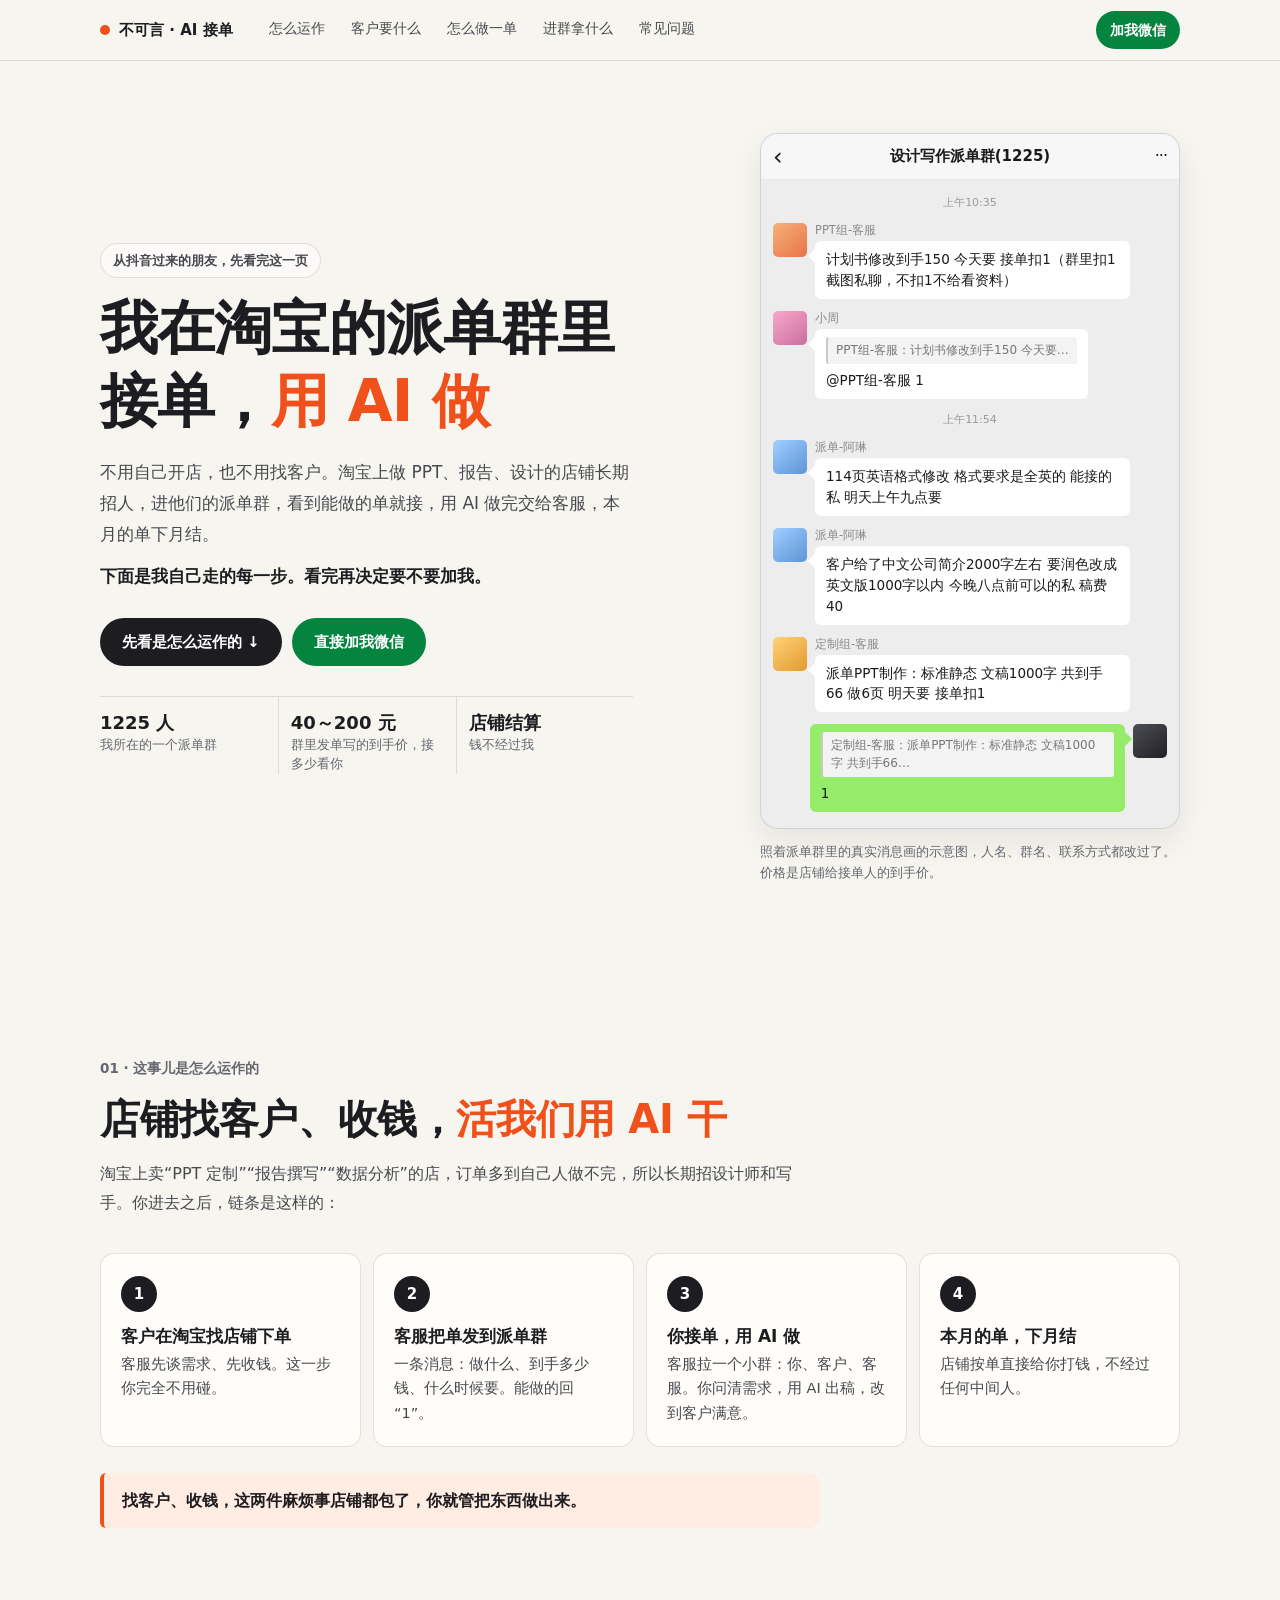
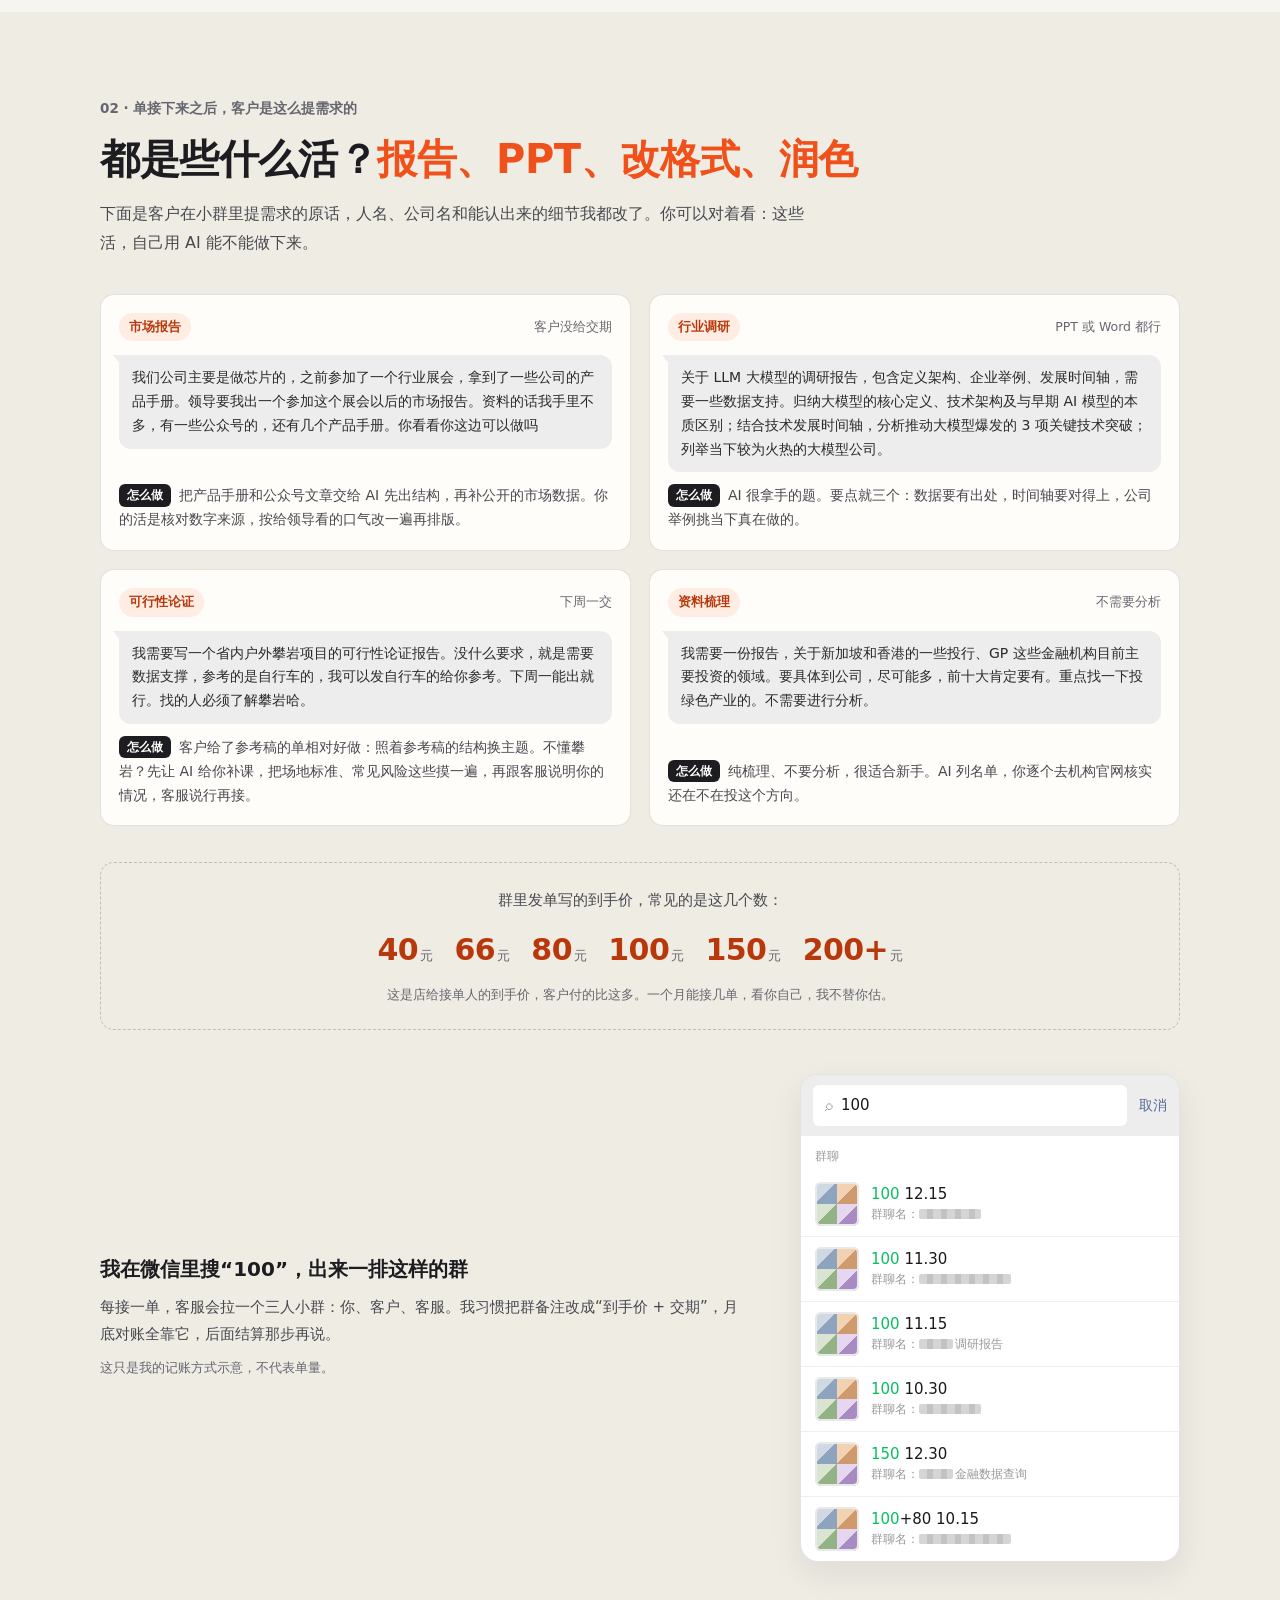
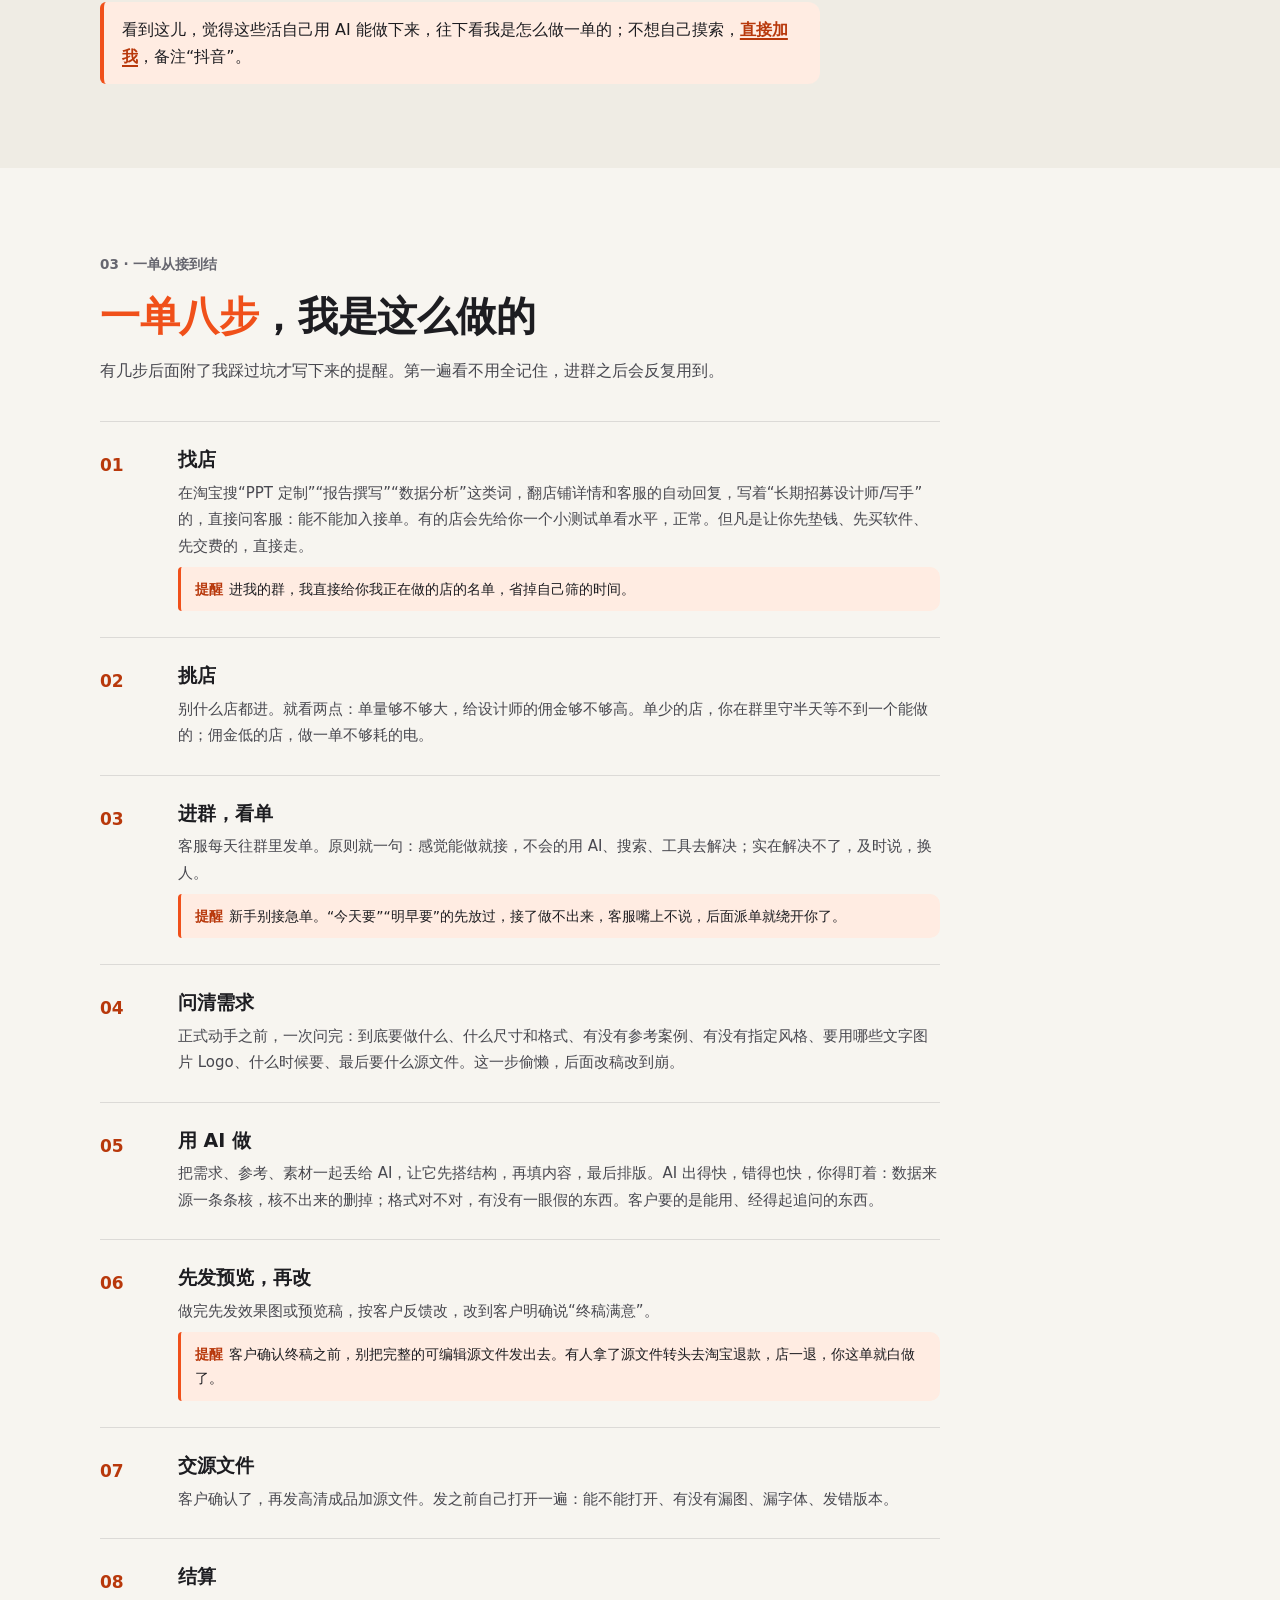
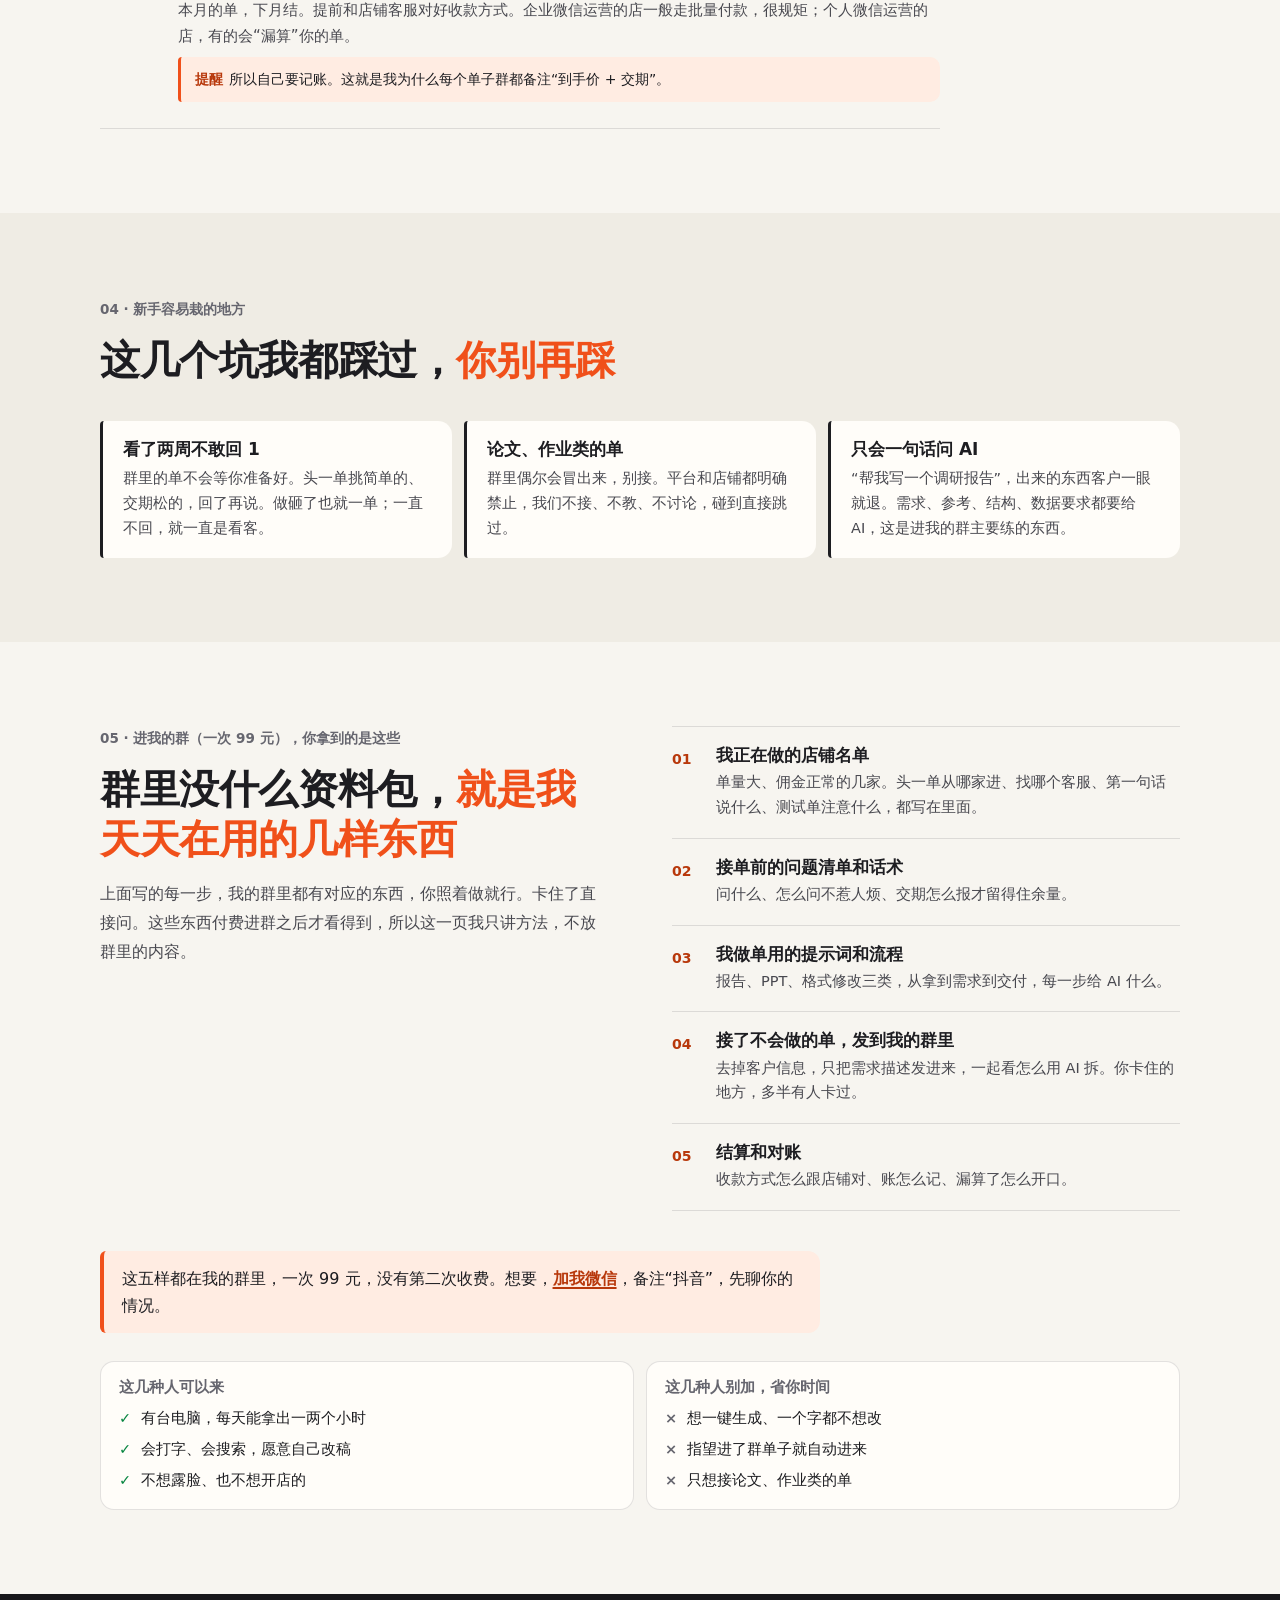
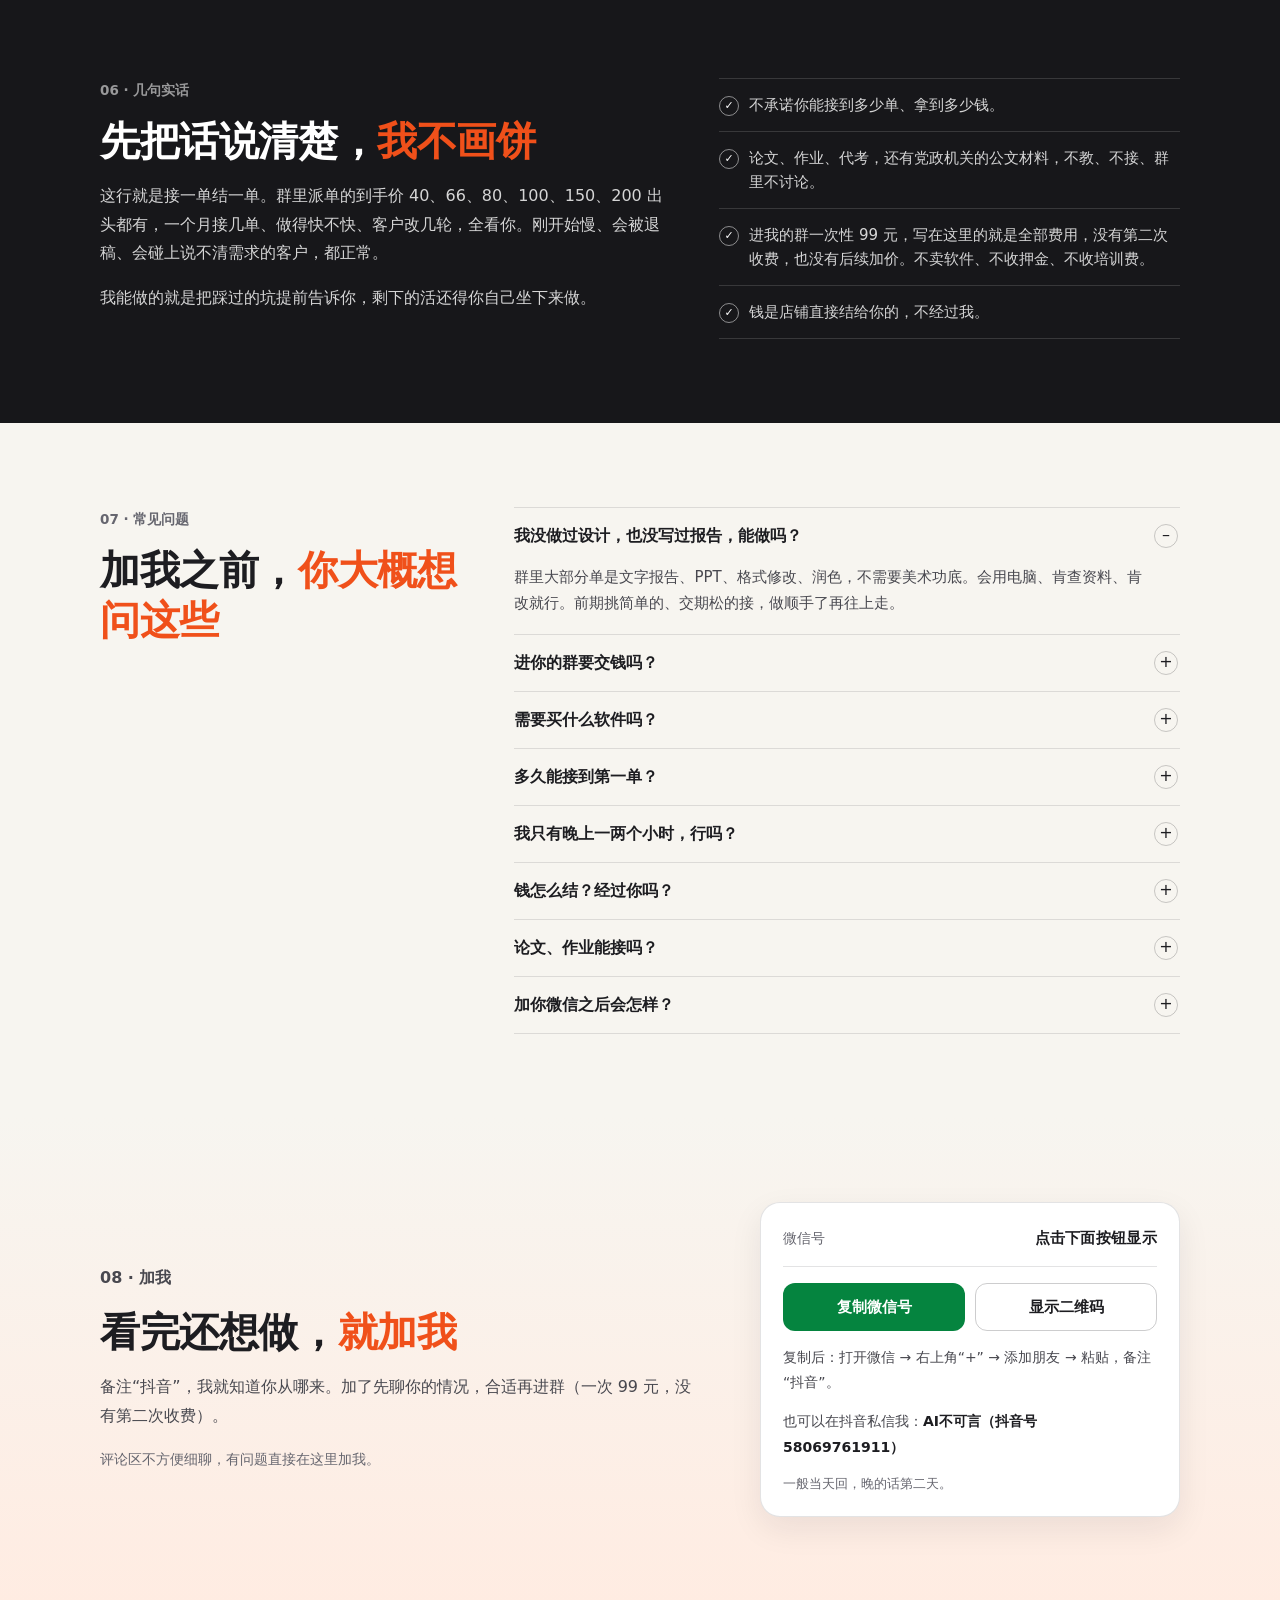
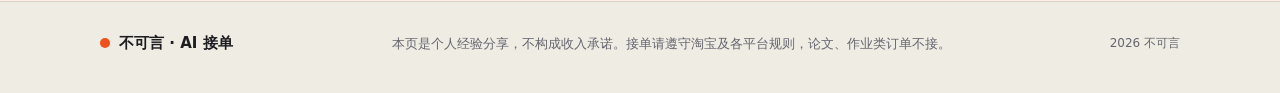
==== index.html @ 4d980979 "不可言 · AI 接单 介绍页 静态单页：找店、进群、做单、结算流程，加微信卡片，SEO/GEO 标签与结构化数据。  Co-Authored-By: Claude Fable 5 <noreply@" ====
<!doctype html>
<html lang="zh-CN">
  <head>
    <meta charset="utf-8" />
    <meta name="viewport" content="width=device-width, initial-scale=1" />
    <meta
      http-equiv="Content-Security-Policy"
      content="default-src 'self'; img-src 'self' data:; style-src 'self'; script-src 'self'; connect-src 'none'; object-src 'none'; base-uri 'self'; form-action 'none'"
    />
    <meta name="referrer" content="no-referrer" />
    <meta name="format-detection" content="telephone=no" />
    <meta name="theme-color" content="#f7f5f0" />
    <title>用 AI 在淘宝派单群接单怎么做？找店、进群、做单、结算八步｜不可言</title>
    <meta
      name="description"
      content="淘宝上做 PPT、报告的店铺长期招人，进他们的派单群，看到能做的单就接，用 AI 做完交给客服，本月单下月结。不可言把找店、进群、挑单、做单、结算的每一步和踩过的坑讲清楚，附派单群里真实的到手价。"
    />
    <meta name="keywords" content="AI 接单, 淘宝派单群, PPT 接单, 写报告接单, 用 AI 做单, 接单流程, 不可言" />
    <meta name="author" content="不可言" />
    <meta name="robots" content="index, follow, max-image-preview:large" />
    <link rel="canonical" href="https://hoanacantincus-cmd.github.io/ai-jiedan/" />
    <link rel="icon" href="favicon.svg" type="image/svg+xml" />
    <link rel="apple-touch-icon" href="assets/apple-touch-icon.png" />

    <meta property="og:type" content="website" />
    <meta property="og:site_name" content="不可言 · AI 接单" />
    <meta property="og:locale" content="zh_CN" />
    <meta property="og:url" content="https://hoanacantincus-cmd.github.io/ai-jiedan/" />
    <meta property="og:title" content="我在淘宝的派单群里接单，用 AI 做｜不可言" />
    <meta
      property="og:description"
      content="不用开店、不用找客户。进淘宝店铺的派单群，看到能做的单就接，用 AI 做完交给客服，本月单下月结。找店、进群、做单、结算，一单八步讲清楚。"
    />
    <meta property="og:image" content="https://hoanacantincus-cmd.github.io/ai-jiedan/assets/og-image.png" />
    <meta property="og:image:width" content="1200" />
    <meta property="og:image:height" content="630" />
    <meta property="og:image:alt" content="我在淘宝的派单群里接单，用 AI 做" />
    <meta name="twitter:card" content="summary_large_image" />
    <meta name="twitter:title" content="我在淘宝的派单群里接单，用 AI 做｜不可言" />
    <meta name="twitter:description" content="进淘宝店铺的派单群，看到能做的单就接，用 AI 做完交给客服，本月单下月结。一单八步讲清楚。" />
    <meta name="twitter:image" content="https://hoanacantincus-cmd.github.io/ai-jiedan/assets/og-image.png" />

    <link rel="stylesheet" href="styles.css" />

    <script type="application/ld+json">
      {
        "@context": "https://schema.org",
        "@graph": [
          {
            "@type": "WebSite",
            "@id": "https://hoanacantincus-cmd.github.io/ai-jiedan/#website",
            "url": "https://hoanacantincus-cmd.github.io/ai-jiedan/",
            "name": "不可言 · AI 接单",
            "inLanguage": "zh-CN",
            "publisher": { "@id": "https://hoanacantincus-cmd.github.io/ai-jiedan/#person" }
          },
          {
            "@type": "Person",
            "@id": "https://hoanacantincus-cmd.github.io/ai-jiedan/#person",
            "name": "不可言",
            "description": "在淘宝店铺的派单群里接 PPT、报告、格式修改类订单，用 AI 完成；分享找店、进群、做单、结算的完整流程。",
            "knowsAbout": ["淘宝派单群接单", "用 AI 写报告和做 PPT", "兼职接单流程", "接单结算与对账"]
          },
          {
            "@type": "WebPage",
            "@id": "https://hoanacantincus-cmd.github.io/ai-jiedan/#webpage",
            "url": "https://hoanacantincus-cmd.github.io/ai-jiedan/",
            "name": "用 AI 在淘宝派单群接单怎么做？找店、进群、做单、结算八步｜不可言",
            "description": "淘宝上做 PPT、报告的店铺长期招人，进他们的派单群，看到能做的单就接，用 AI 做完交给客服，本月单下月结。找店、进群、挑单、做单、结算的每一步和踩过的坑。",
            "inLanguage": "zh-CN",
            "isPartOf": { "@id": "https://hoanacantincus-cmd.github.io/ai-jiedan/#website" },
            "about": { "@id": "https://hoanacantincus-cmd.github.io/ai-jiedan/#person" },
            "author": { "@id": "https://hoanacantincus-cmd.github.io/ai-jiedan/#person" },
            "primaryImageOfPage": "https://hoanacantincus-cmd.github.io/ai-jiedan/assets/og-image.png",
            "datePublished": "2026-09-05",
            "dateModified": "2026-09-05"
          },
          {
            "@type": "HowTo",
            "@id": "https://hoanacantincus-cmd.github.io/ai-jiedan/#howto",
            "name": "在淘宝派单群用 AI 接一单的八个步骤",
            "description": "从找到招接单人的淘宝店铺，到进派单群、接单、用 AI 完成、交付和结算的完整流程。",
            "inLanguage": "zh-CN",
            "step": [
              { "@type": "HowToStep", "position": 1, "name": "找店", "text": "在淘宝搜 PPT 定制、报告撰写、数据分析这类词，找店铺详情或客服自动回复里写着长期招募设计师/写手的店，问客服能不能加入接单。凡是让你先垫钱、先买软件、先交费的，直接走。" },
              { "@type": "HowToStep", "position": 2, "name": "挑店", "text": "只看两点：单量够不够大，给设计师的佣金够不够高。" },
              { "@type": "HowToStep", "position": 3, "name": "进群看单", "text": "客服每天往派单群发单，感觉能做就回 1 接单；新手先不接今天要、明早要的急单。" },
              { "@type": "HowToStep", "position": 4, "name": "问清需求", "text": "动手前一次问完：做什么、尺寸和格式、参考案例、指定风格、要用的文字图片 Logo、交期、最后要什么源文件。" },
              { "@type": "HowToStep", "position": 5, "name": "用 AI 做", "text": "把需求、参考、素材一起给 AI，先搭结构再填内容最后排版；数据来源一条条核实，核不出来的删掉。" },
              { "@type": "HowToStep", "position": 6, "name": "先发预览再改", "text": "先发效果图或预览稿，按客户反馈修改，改到客户确认终稿；确认之前不发完整的可编辑源文件。" },
              { "@type": "HowToStep", "position": 7, "name": "交源文件", "text": "客户确认后再发高清成品和源文件，发之前自己打开检查漏图、漏字体、版本。" },
              { "@type": "HowToStep", "position": 8, "name": "结算", "text": "本月的单下月结，提前和店铺客服对好收款方式，每个订单群备注到手价和交期方便对账。" }
            ]
          },
          {
            "@type": "FAQPage",
            "@id": "https://hoanacantincus-cmd.github.io/ai-jiedan/#faq",
            "inLanguage": "zh-CN",
            "mainEntity": [
              { "@type": "Question", "name": "没做过设计、没写过报告，能在淘宝派单群接单吗？", "acceptedAnswer": { "@type": "Answer", "text": "群里大部分单是文字报告、PPT、格式修改、润色，不需要美术功底。会用电脑、肯查资料、肯改就行。前期挑简单的、交期松的接。" } },
              { "@type": "Question", "name": "进不可言的群要交钱吗？", "acceptedAnswer": { "@type": "Answer", "text": "要，一次性 99 元，没有第二次收费。加微信、先聊不要钱。除此之外不卖软件、不收押金、不收培训费。" } },
              { "@type": "Question", "name": "用 AI 接单需要买什么软件吗？", "acceptedAnswer": { "@type": "Answer", "text": "免费版的 AI 就够用，再装个 WPS 或 Office。" } },
              { "@type": "Question", "name": "多久能接到第一单？", "acceptedAnswer": { "@type": "Answer", "text": "店铺通过得快的话，当天就能进派单群看单。第一单什么时候来，看群里有没有合适的、你敢不敢回那个 1，时间说不准。" } },
              { "@type": "Question", "name": "每天只有晚上一两个小时，能接单吗？", "acceptedAnswer": { "@type": "Answer", "text": "行，挑单只看交期：今天要、明早要的放过，接周五要、下周一交这种。" } },
              { "@type": "Question", "name": "接单的钱怎么结？经过不可言吗？", "acceptedAnswer": { "@type": "Answer", "text": "不经过。店铺直接结给接单人，本月的单下月结。" } },
              { "@type": "Question", "name": "论文、作业类的单能接吗？", "acceptedAnswer": { "@type": "Answer", "text": "不能。淘宝和店铺都明确禁止，群里也不讨论。正经的报告、PPT、格式修改类的单也有的做。" } },
              { "@type": "Question", "name": "加不可言微信之后会怎样？", "acceptedAnswer": { "@type": "Answer", "text": "先了解你的情况：一天有多少时间、会点什么、想做哪类单。合适的话告诉你进群方式，99 元是全部费用，付了当天进群。" } }
            ]
          }
        ]
      }
    </script>
  </head>
  <body>
    <img class="share-thumb" src="assets/share-300.png" alt="" aria-hidden="true" width="300" height="300" />
    <a class="skip-link" href="#main">跳到正文</a>

    <header class="top" id="top">
      <div class="wrap top-row">
        <a class="brand" href="#top">
          <span class="brand-dot" aria-hidden="true"></span>
          <span>不可言 · AI 接单</span>
        </a>

        <nav class="nav" id="nav" aria-label="页面导航">
          <a href="#how">怎么运作</a>
          <a href="#orders">客户要什么</a>
          <a href="#steps">怎么做一单</a>
          <a href="#join">进群拿什么</a>
          <a href="#faq">常见问题</a>
        </nav>

        <a class="btn btn--wx btn--sm top-cta" href="#contact">加我微信</a>

        <button class="menu" type="button" aria-expanded="false" aria-controls="nav" aria-label="打开菜单">
          <span></span><span></span>
        </button>
      </div>
    </header>

    <main id="main">
      <!-- 首屏 -->
      <section class="hero" id="hero">
        <div class="wrap hero-grid">
          <div class="hero-text">
            <p class="kicker">从抖音过来的朋友，先看完这一页</p>
            <h1>我在淘宝的派单群里接单，<em>用 AI 做</em></h1>
            <p class="lede">
              不用自己开店，也不用找客户。淘宝上做 PPT、报告、设计的店铺长期招人，进他们的派单群，看到能做的单就接，用 AI 做完交给客服，本月的单下月结。
            </p>
            <p class="lede lede--2">下面是我自己走的每一步。看完再决定要不要加我。</p>
            <div class="hero-actions">
              <a class="btn btn--dark" href="#how">先看是怎么运作的 ↓</a>
              <a class="btn btn--wx" href="#contact">直接加我微信</a>
            </div>
            <ul class="facts" aria-label="几个事实">
              <li><strong>1225 人</strong><span>我所在的一个派单群</span></li>
              <li><strong>40～200 元</strong><span>群里发单写的到手价，接多少看你</span></li>
              <li><strong>店铺结算</strong><span>钱不经过我</span></li>
            </ul>
          </div>

          <figure class="hero-visual">
            <div class="wx" role="img" aria-label="派单群消息示意：客服在群里发单，写明做什么、到手多少钱、什么时候要，能做的人回 1">
              <div class="wx-bar">
                <span class="wx-back" aria-hidden="true">‹</span>
                <span class="wx-title">设计写作派单群(1225)</span>
                <span class="wx-more" aria-hidden="true">···</span>
              </div>
              <div class="wx-body">
                <div class="wx-time">上午10:35</div>
                <div class="wx-msg">
                  <span class="wx-avatar wx-avatar--a"></span>
                  <div class="wx-msg-main">
                    <span class="wx-name">PPT组-客服</span>
                    <div class="wx-bubble">计划书修改到手150 今天要 接单扣1（群里扣1截图私聊，不扣1不给看资料）</div>
                  </div>
                </div>
                <div class="wx-msg">
                  <span class="wx-avatar wx-avatar--b"></span>
                  <div class="wx-msg-main">
                    <span class="wx-name">小周</span>
                    <div class="wx-bubble"><span class="wx-quote">PPT组-客服：计划书修改到手150 今天要…</span>@PPT组-客服 1</div>
                  </div>
                </div>
                <div class="wx-time">上午11:54</div>
                <div class="wx-msg">
                  <span class="wx-avatar wx-avatar--d"></span>
                  <div class="wx-msg-main">
                    <span class="wx-name">派单-阿琳</span>
                    <div class="wx-bubble">114页英语格式修改 格式要求是全英的 能接的私 明天上午九点要</div>
                  </div>
                </div>
                <div class="wx-msg">
                  <span class="wx-avatar wx-avatar--d"></span>
                  <div class="wx-msg-main">
                    <span class="wx-name">派单-阿琳</span>
                    <div class="wx-bubble">客户给了中文公司简介2000字左右 要润色改成英文版1000字以内 今晚八点前可以的私 稿费40</div>
                  </div>
                </div>
                <div class="wx-msg">
                  <span class="wx-avatar wx-avatar--c"></span>
                  <div class="wx-msg-main">
                    <span class="wx-name">定制组-客服</span>
                    <div class="wx-bubble">派单PPT制作：标准静态 文稿1000字 共到手66 做6页 明天要 接单扣1</div>
                  </div>
                </div>
                <div class="wx-msg wx-msg--me">
                  <div class="wx-msg-main">
                    <div class="wx-bubble wx-bubble--me"><span class="wx-quote">定制组-客服：派单PPT制作：标准静态 文稿1000字 共到手66…</span>1</div>
                  </div>
                  <span class="wx-avatar wx-avatar--me"></span>
                </div>
              </div>
            </div>
            <figcaption>照着派单群里的真实消息画的示意图，人名、群名、联系方式都改过了。价格是店铺给接单人的到手价。</figcaption>
          </figure>
        </div>
      </section>

      <!-- 01 怎么运作 -->
      <section class="sec" id="how">
        <div class="wrap">
          <div class="sec-head">
            <p class="kicker">01 · 这事儿是怎么运作的</p>
            <h2>店铺找客户、收钱，<em>活我们用 AI 干</em></h2>
            <p class="sec-intro">
              淘宝上卖“PPT 定制”“报告撰写”“数据分析”的店，订单多到自己人做不完，所以长期招设计师和写手。你进去之后，链条是这样的：
            </p>
          </div>

          <ol class="flow">
            <li>
              <span class="flow-n">1</span>
              <h3>客户在淘宝找店铺下单</h3>
              <p>客服先谈需求、先收钱。这一步你完全不用碰。</p>
            </li>
            <li>
              <span class="flow-n">2</span>
              <h3>客服把单发到派单群</h3>
              <p>一条消息：做什么、到手多少钱、什么时候要。能做的回“1”。</p>
            </li>
            <li>
              <span class="flow-n">3</span>
              <h3>你接单，用 AI 做</h3>
              <p>客服拉一个小群：你、客户、客服。你问清需求，用 AI 出稿，改到客户满意。</p>
            </li>
            <li>
              <span class="flow-n">4</span>
              <h3>本月的单，下月结</h3>
              <p>店铺按单直接给你打钱，不经过任何中间人。</p>
            </li>
          </ol>

          <p class="callout">找客户、收钱，这两件麻烦事店铺都包了，你就管把东西做出来。</p>
        </div>
      </section>

      <!-- 02 客户要什么 -->
      <section class="sec sec--alt" id="orders">
        <div class="wrap">
          <div class="sec-head">
            <p class="kicker">02 · 单接下来之后，客户是这么提需求的</p>
            <h2>都是些什么活？<em>报告、PPT、改格式、润色</em></h2>
            <p class="sec-intro">
              下面是客户在小群里提需求的原话，人名、公司名和能认出来的细节我都改了。你可以对着看：这些活，自己用 AI 能不能做下来。
            </p>
          </div>

          <div class="orders">
            <article class="order">
              <div class="order-top"><span class="tag">市场报告</span><span class="order-when">客户没给交期</span></div>
              <blockquote class="order-quote">
                我们公司主要是做芯片的，之前参加了一个行业展会，拿到了一些公司的产品手册。领导要我出一个参加这个展会以后的市场报告。资料的话我手里不多，有一些公众号的，还有几个产品手册。你看看你这边可以做吗
              </blockquote>
              <p class="order-how"><b>怎么做</b>把产品手册和公众号文章交给 AI 先出结构，再补公开的市场数据。你的活是核对数字来源，按给领导看的口气改一遍再排版。</p>
            </article>

            <article class="order">
              <div class="order-top"><span class="tag">行业调研</span><span class="order-when">PPT 或 Word 都行</span></div>
              <blockquote class="order-quote">
                关于 LLM 大模型的调研报告，包含定义架构、企业举例、发展时间轴，需要一些数据支持。归纳大模型的核心定义、技术架构及与早期 AI 模型的本质区别；结合技术发展时间轴，分析推动大模型爆发的 3 项关键技术突破；列举当下较为火热的大模型公司。
              </blockquote>
              <p class="order-how"><b>怎么做</b>AI 很拿手的题。要点就三个：数据要有出处，时间轴要对得上，公司举例挑当下真在做的。</p>
            </article>

            <article class="order">
              <div class="order-top"><span class="tag">可行性论证</span><span class="order-when">下周一交</span></div>
              <blockquote class="order-quote">
                我需要写一个省内户外攀岩项目的可行性论证报告。没什么要求，就是需要数据支撑，参考的是自行车的，我可以发自行车的给你参考。下周一能出就行。找的人必须了解攀岩哈。
              </blockquote>
              <p class="order-how"><b>怎么做</b>客户给了参考稿的单相对好做：照着参考稿的结构换主题。不懂攀岩？先让 AI 给你补课，把场地标准、常见风险这些摸一遍，再跟客服说明你的情况，客服说行再接。</p>
            </article>

            <article class="order">
              <div class="order-top"><span class="tag">资料梳理</span><span class="order-when">不需要分析</span></div>
              <blockquote class="order-quote">
                我需要一份报告，关于新加坡和香港的一些投行、GP 这些金融机构目前主要投资的领域。要具体到公司，尽可能多，前十大肯定要有。重点找一下投绿色产业的。不需要进行分析。
              </blockquote>
              <p class="order-how"><b>怎么做</b>纯梳理、不要分析，很适合新手。AI 列名单，你逐个去机构官网核实还在不在投这个方向。</p>
            </article>
          </div>

          <div class="prices">
            <p class="prices-label">群里发单写的到手价，常见的是这几个数：</p>
            <ul class="prices-row" aria-label="常见到手价">
              <li>40</li><li>66</li><li>80</li><li>100</li><li>150</li><li>200+</li>
            </ul>
            <p class="prices-note">这是店给接单人的到手价，客户付的比这多。一个月能接几单，看你自己，我不替你估。</p>
          </div>

          <div class="search-demo">
            <div class="search-demo-text">
              <h3>我在微信里搜“100”，出来一排这样的群</h3>
              <p>每接一单，客服会拉一个三人小群：你、客户、客服。我习惯把群备注改成“到手价 + 交期”，月底对账全靠它，后面结算那步再说。</p>
              <p class="note">这只是我的记账方式示意，不代表单量。</p>
            </div>
            <div class="wxs" role="img" aria-label="微信搜索结果示意：多个以到手价和交期命名的订单群">
              <div class="wxs-bar"><span class="wxs-input">100</span><span class="wxs-cancel">取消</span></div>
              <div class="wxs-label">群聊</div>
              <ul class="wxs-list">
                <li><span class="wxs-avatar"></span><div><b><i>100</i> 12.15</b><small>群聊名：<span class="blur w3"></span></small></div></li>
                <li><span class="wxs-avatar"></span><div><b><i>100</i> 11.30</b><small>群聊名：<span class="blur w4"></span></small></div></li>
                <li><span class="wxs-avatar"></span><div><b><i>100</i> 11.15</b><small>群聊名：<span class="blur w2"></span>调研报告</small></div></li>
                <li><span class="wxs-avatar"></span><div><b><i>100</i> 10.30</b><small>群聊名：<span class="blur w3"></span></small></div></li>
                <li><span class="wxs-avatar"></span><div><b><i>150</i> 12.30</b><small>群聊名：<span class="blur w2"></span>金融数据查询</small></div></li>
                <li><span class="wxs-avatar"></span><div><b><i>100</i>+80 10.15</b><small>群聊名：<span class="blur w4"></span></small></div></li>
              </ul>
            </div>
          </div>

          <p class="callout callout--cta">看到这儿，觉得这些活自己用 AI 能做下来，往下看我是怎么做一单的；不想自己摸索，<a href="#contact">直接加我</a>，备注“抖音”。</p>
        </div>
      </section>

      <!-- 03 一单怎么做 -->
      <section class="sec" id="steps">
        <div class="wrap">
          <div class="sec-head">
            <p class="kicker">03 · 一单从接到结</p>
            <h2><em>一单八步</em>，我是这么做的</h2>
            <p class="sec-intro">有几步后面附了我踩过坑才写下来的提醒。第一遍看不用全记住，进群之后会反复用到。</p>
          </div>

          <ol class="steps">
            <li>
              <div class="step-n">01</div>
              <div class="step-body">
                <h3>找店</h3>
                <p>在淘宝搜“PPT 定制”“报告撰写”“数据分析”这类词，翻店铺详情和客服的自动回复，写着“长期招募设计师/写手”的，直接问客服：能不能加入接单。有的店会先给你一个小测试单看水平，正常。但凡是让你先垫钱、先买软件、先交费的，直接走。</p>
                <p class="step-tip">进我的群，我直接给你我正在做的店的名单，省掉自己筛的时间。</p>
              </div>
            </li>
            <li>
              <div class="step-n">02</div>
              <div class="step-body">
                <h3>挑店</h3>
                <p>别什么店都进。就看两点：单量够不够大，给设计师的佣金够不够高。单少的店，你在群里守半天等不到一个能做的；佣金低的店，做一单不够耗的电。</p>
              </div>
            </li>
            <li>
              <div class="step-n">03</div>
              <div class="step-body">
                <h3>进群，看单</h3>
                <p>客服每天往群里发单。原则就一句：感觉能做就接，不会的用 AI、搜索、工具去解决；实在解决不了，及时说，换人。</p>
                <p class="step-tip">新手别接急单。“今天要”“明早要”的先放过，接了做不出来，客服嘴上不说，后面派单就绕开你了。</p>
              </div>
            </li>
            <li>
              <div class="step-n">04</div>
              <div class="step-body">
                <h3>问清需求</h3>
                <p>正式动手之前，一次问完：到底要做什么、什么尺寸和格式、有没有参考案例、有没有指定风格、要用哪些文字图片 Logo、什么时候要、最后要什么源文件。这一步偷懒，后面改稿改到崩。</p>
              </div>
            </li>
            <li>
              <div class="step-n">05</div>
              <div class="step-body">
                <h3>用 AI 做</h3>
                <p>把需求、参考、素材一起丢给 AI，让它先搭结构，再填内容，最后排版。AI 出得快，错得也快，你得盯着：数据来源一条条核，核不出来的删掉；格式对不对，有没有一眼假的东西。客户要的是能用、经得起追问的东西。</p>
              </div>
            </li>
            <li>
              <div class="step-n">06</div>
              <div class="step-body">
                <h3>先发预览，再改</h3>
                <p>做完先发效果图或预览稿，按客户反馈改，改到客户明确说“终稿满意”。</p>
                <p class="step-tip">客户确认终稿之前，别把完整的可编辑源文件发出去。有人拿了源文件转头去淘宝退款，店一退，你这单就白做了。</p>
              </div>
            </li>
            <li>
              <div class="step-n">07</div>
              <div class="step-body">
                <h3>交源文件</h3>
                <p>客户确认了，再发高清成品加源文件。发之前自己打开一遍：能不能打开、有没有漏图、漏字体、发错版本。</p>
              </div>
            </li>
            <li>
              <div class="step-n">08</div>
              <div class="step-body">
                <h3>结算</h3>
                <p>本月的单，下月结。提前和店铺客服对好收款方式。企业微信运营的店一般走批量付款，很规矩；个人微信运营的店，有的会“漏算”你的单。</p>
                <p class="step-tip">所以自己要记账。这就是我为什么每个单子群都备注“到手价 + 交期”。</p>
              </div>
            </li>
          </ol>
        </div>
      </section>

      <!-- 04 踩过的坑 -->
      <section class="sec sec--alt" id="pitfalls">
        <div class="wrap">
          <div class="sec-head">
            <p class="kicker">04 · 新手容易栽的地方</p>
            <h2>这几个坑我都踩过，<em>你别再踩</em></h2>
          </div>

          <ul class="pits">
            <li>
              <h3>看了两周不敢回 1</h3>
              <p>群里的单不会等你准备好。头一单挑简单的、交期松的，回了再说。做砸了也就一单；一直不回，就一直是看客。</p>
            </li>
            <li>
              <h3>论文、作业类的单</h3>
              <p>群里偶尔会冒出来，别接。平台和店铺都明确禁止，我们不接、不教、不讨论，碰到直接跳过。</p>
            </li>
            <li>
              <h3>只会一句话问 AI</h3>
              <p>“帮我写一个调研报告”，出来的东西客户一眼就退。需求、参考、结构、数据要求都要给 AI，这是进我的群主要练的东西。</p>
            </li>
          </ul>
        </div>
      </section>

      <!-- 05 进群拿什么 -->
      <section class="sec" id="join">
        <div class="wrap">
          <div class="join-grid">
            <div class="join-text">
              <p class="kicker">05 · 进我的群（一次 99 元），你拿到的是这些</p>
              <h2>群里没什么资料包，<em>就是我天天在用的几样东西</em></h2>
              <p class="sec-intro">上面写的每一步，我的群里都有对应的东西，你照着做就行。卡住了直接问。这些东西付费进群之后才看得到，所以这一页我只讲方法，不放群里的内容。</p>
            </div>

            <ol class="gets">
              <li>
                <h3>我正在做的店铺名单</h3>
                <p>单量大、佣金正常的几家。头一单从哪家进、找哪个客服、第一句话说什么、测试单注意什么，都写在里面。</p>
              </li>
              <li>
                <h3>接单前的问题清单和话术</h3>
                <p>问什么、怎么问不惹人烦、交期怎么报才留得住余量。</p>
              </li>
              <li>
                <h3>我做单用的提示词和流程</h3>
                <p>报告、PPT、格式修改三类，从拿到需求到交付，每一步给 AI 什么。</p>
              </li>
              <li>
                <h3>接了不会做的单，发到我的群里</h3>
                <p>去掉客户信息，只把需求描述发进来，一起看怎么用 AI 拆。你卡住的地方，多半有人卡过。</p>
              </li>
              <li>
                <h3>结算和对账</h3>
                <p>收款方式怎么跟店铺对、账怎么记、漏算了怎么开口。</p>
              </li>
            </ol>
          </div>

          <p class="callout callout--cta">这五样都在我的群里，一次 99 元，没有第二次收费。想要，<a href="#contact">加我微信</a>，备注“抖音”，先聊你的情况。</p>

          <div class="fit">
            <div class="fit-col fit-col--yes">
              <h3>这几种人可以来</h3>
              <ul>
                <li>有台电脑，每天能拿出一两个小时</li>
                <li>会打字、会搜索，愿意自己改稿</li>
                <li>不想露脸、也不想开店的</li>
              </ul>
            </div>
            <div class="fit-col fit-col--no">
              <h3>这几种人别加，省你时间</h3>
              <ul>
                <li>想一键生成、一个字都不想改</li>
                <li>指望进了群单子就自动进来</li>
                <li>只想接论文、作业类的单</li>
              </ul>
            </div>
          </div>
        </div>
      </section>

      <!-- 06 几句实话 -->
      <section class="sec sec--dark" id="honest">
        <div class="wrap honest-grid">
          <div>
            <p class="kicker kicker--light">06 · 几句实话</p>
            <h2>先把话说清楚，<em>我不画饼</em></h2>
            <p class="honest-p">
              这行就是接一单结一单。群里派单的到手价 40、66、80、100、150、200 出头都有，一个月接几单、做得快不快、客户改几轮，全看你。刚开始慢、会被退稿、会碰上说不清需求的客户，都正常。
            </p>
            <p class="honest-p">我能做的就是把踩过的坑提前告诉你，剩下的活还得你自己坐下来做。</p>
          </div>
          <ul class="honest-list">
            <li>不承诺你能接到多少单、拿到多少钱。</li>
            <li>论文、作业、代考，还有党政机关的公文材料，不教、不接、群里不讨论。</li>
            <li>进我的群一次性 99 元，写在这里的就是全部费用，没有第二次收费，也没有后续加价。不卖软件、不收押金、不收培训费。</li>
            <li>钱是店铺直接结给你的，不经过我。</li>
          </ul>
        </div>
      </section>

      <!-- 07 常见问题 -->
      <section class="sec" id="faq">
        <div class="wrap faq-grid">
          <div>
            <p class="kicker">07 · 常见问题</p>
            <h2>加我之前，<em>你大概想问这些</em></h2>
          </div>
          <div class="faq">
            <details open>
              <summary>我没做过设计，也没写过报告，能做吗？</summary>
              <p>群里大部分单是文字报告、PPT、格式修改、润色，不需要美术功底。会用电脑、肯查资料、肯改就行。前期挑简单的、交期松的接，做顺手了再往上走。</p>
            </details>
            <details>
              <summary>进你的群要交钱吗？</summary>
              <p>要，一次性 99 元，没有第二次收费。加我、先聊，不要钱；觉得不合适，不进就是。群里派单的到手价上面都列了，这 99 元值不值，你对着算。除此之外不卖软件、不收押金、不收培训费，群里不推任何东西。</p>
            </details>
            <details>
              <summary>需要买什么软件吗？</summary>
              <p>免费版的 AI 就够用，再装个 WPS 或 Office。我这儿没软件卖。</p>
            </details>
            <details>
              <summary>多久能接到第一单？</summary>
              <p>店铺通过得快的话，当天就能进派单群看单。第一单什么时候来，看群里有没有合适的、你敢不敢回那个 1，时间我说不准。</p>
            </details>
            <details>
              <summary>我只有晚上一两个小时，行吗？</summary>
              <p>行，但挑单只看交期：“今天要”“明早要”的放过，接“周五要”“下周一交”这种。一天一两个小时，做交期松的单来得及，前提是真坐下来做。</p>
            </details>
            <details>
              <summary>钱怎么结？经过你吗？</summary>
              <p>不经过我。店铺直接结给你，本月的单下月结。我在群里教的是怎么对账、怎么不被漏算。</p>
            </details>
            <details>
              <summary>论文、作业能接吗？</summary>
              <p>不能。淘宝和店铺都明确禁止，我的群里也不讨论。正经的报告、PPT、格式修改类的单也有的做。</p>
            </details>
            <details>
              <summary>加你微信之后会怎样？</summary>
              <p>我先问你的情况：一天有多少时间、会点什么、想做哪类单。合适的话告诉你进群方式，99 元就是全部费用，付了当天进群。不会把你拉进乱七八糟的群。</p>
            </details>
          </div>
        </div>
      </section>

      <!-- 08 加我 -->
      <section class="sec sec--contact" id="contact">
        <div class="wrap contact-grid">
          <div class="contact-text">
            <p class="kicker">08 · 加我</p>
            <h2>看完还想做，<em>就加我</em></h2>
            <p>备注“抖音”，我就知道你从哪来。加了先聊你的情况，合适再进群（一次 99 元，没有第二次收费）。</p>
            <p class="contact-small">评论区不方便细聊，有问题直接在这里加我。</p>
          </div>

          <div class="card" id="contact-card">
            <div class="card-row">
              <span class="card-label">微信号</span>
              <span class="card-value" id="wx-id" aria-live="polite">点击下面按钮显示</span>
            </div>
            <div class="card-actions">
              <button class="btn btn--wx btn--block" type="button" id="wx-copy">复制微信号</button>
              <button class="btn btn--line btn--block" type="button" id="qr-toggle" aria-expanded="false" aria-controls="qr-panel">显示二维码</button>
            </div>
            <div class="qr" id="qr-panel" hidden>
              <img id="qr-img" alt="微信二维码，扫码添加" width="220" height="220" decoding="async" />
              <p>截图保存 → 微信“扫一扫” → 右上角“相册”选这张图</p>
            </div>
            <p class="card-alt" id="wx-howto" hidden>复制后：打开微信 → 右上角“+” → 添加朋友 → 粘贴，备注“抖音”。</p>
            <p class="card-alt" id="dy-line" hidden>也可以在抖音私信我：<b id="dy-id"></b></p>
            <p class="card-foot">一般当天回，晚的话第二天。</p>
          </div>
        </div>
      </section>
    </main>

    <footer class="foot">
      <div class="wrap foot-row">
        <a class="brand brand--foot" href="#top"><span class="brand-dot" aria-hidden="true"></span><span>不可言 · AI 接单</span></a>
        <p class="foot-note">本页是个人经验分享，不构成收入承诺。接单请遵守淘宝及各平台规则，论文、作业类订单不接。</p>
        <p class="foot-copy"><span id="year">2026</span> 不可言</p>
      </div>
    </footer>

    <div class="sticky" id="sticky" hidden>
      <a class="btn btn--wx btn--block" href="#contact">加我微信 · 备注“抖音”</a>
    </div>

    <div class="toast" id="toast" role="status" aria-live="polite"></div>

    <script src="script.js" defer></script>
  </body>
</html>
---- styles.css ----
/*
  不可言 · AI 接单 介绍页
  纯静态、无依赖。手机优先，桌面端在 720px / 900px / 1000px 三个断点逐步展开。
  颜色只用三种语义：暖白纸面 + 墨色文字；橙色只用于强调和价格；微信绿只用于「加微信」按钮。
*/

:root {
  --bg: #f7f5f0;
  --bg-alt: #efece4;
  --bg-card: #fffdf9;
  --ink: #1d1d21;
  --ink-2: #48484f;
  --muted: #66666f;
  --line: rgba(29, 29, 33, 0.12);
  --line-strong: rgba(29, 29, 33, 0.22);
  --accent: #f0501a;
  --accent-deep: #b8380b;
  --accent-soft: #ffece2;
  --wx: #05843f;
  --wx-deep: #046c33;
  --dark: #17171a;
  --dark-2: #22222a;
  --on-dark: rgba(255, 255, 255, 0.82);
  --on-dark-muted: rgba(255, 255, 255, 0.56);
  --radius: 14px;
  --radius-lg: 20px;
  --wrap: 1080px;
  --sans: "PingFang SC", "Microsoft YaHei", "Noto Sans CJK SC", "Source Han Sans SC", "Hiragino Sans GB", system-ui, -apple-system, "Segoe UI", sans-serif;
  --shadow: 0 12px 32px rgba(29, 29, 33, 0.08);
}

* {
  box-sizing: border-box;
}

html {
  scroll-behavior: smooth;
  scroll-padding-top: 72px;
  -webkit-text-size-adjust: 100%;
}

body {
  margin: 0;
  background: var(--bg);
  color: var(--ink);
  font-family: var(--sans);
  font-size: 16px;
  line-height: 1.8;
  -webkit-font-smoothing: antialiased;
}

body.menu-open {
  overflow: hidden;
}

a {
  color: inherit;
  text-decoration: none;
}

button {
  border: 0;
  font: inherit;
  color: inherit;
  background: none;
  cursor: pointer;
  -webkit-tap-highlight-color: transparent;
}

img {
  display: block;
  max-width: 100%;
}

[hidden] {
  display: none !important;
}

/* 给微信分享抓缩略图用的 300×300 图，页面上不显示 */
.share-thumb {
  position: absolute;
  top: 0;
  left: 0;
  width: 1px;
  height: 1px;
  overflow: hidden;
  opacity: 0;
  pointer-events: none;
}

h1,
h2,
h3,
p,
ul,
ol,
blockquote,
figure {
  margin: 0;
}

ul,
ol {
  padding: 0;
  list-style: none;
}

h1,
h2,
h3 {
  font-weight: 700;
  line-height: 1.25;
}

h1 em,
h2 em {
  color: var(--accent);
  font-style: normal;
}

::selection {
  background: var(--accent-soft);
}

a:focus-visible,
button:focus-visible,
summary:focus-visible {
  outline: 3px solid var(--accent-deep);
  outline-offset: 3px;
  border-radius: 6px;
}

.wrap {
  width: min(calc(100% - 40px), var(--wrap));
  margin-inline: auto;
}

.skip-link {
  position: fixed;
  top: 10px;
  left: 12px;
  z-index: 200;
  padding: 8px 14px;
  border-radius: 999px;
  background: var(--ink);
  color: #fff;
  font-size: 14px;
  transform: translateY(-200%);
  transition: transform 160ms ease;
}

.skip-link:focus {
  transform: translateY(0);
}

/* 按钮 */

.btn {
  display: inline-flex;
  align-items: center;
  justify-content: center;
  gap: 6px;
  min-height: 48px;
  padding: 0 22px;
  border-radius: 999px;
  font-size: 15px;
  font-weight: 700;
  line-height: 1.2;
  white-space: nowrap;
  transition: background 160ms ease, color 160ms ease, transform 160ms ease, border-color 160ms ease;
}

.btn:active {
  transform: translateY(1px);
}

.btn:disabled {
  opacity: 0.5;
  cursor: default;
}

.btn--wx {
  background: var(--wx);
  color: #fff;
}

.btn--wx:hover {
  background: var(--wx-deep);
}

.btn--dark {
  background: var(--ink);
  color: #fff;
}

.btn--dark:hover {
  background: #000;
}

.btn--line {
  border: 1px solid var(--line-strong);
  color: var(--ink);
}

.btn--line:hover {
  border-color: var(--ink);
}

.btn--sm {
  min-height: 38px;
  padding: 0 14px;
  font-size: 13.5px;
}

.btn--block {
  width: 100%;
  border-radius: 12px;
}

/* 顶栏 */

.top {
  position: sticky;
  top: 0;
  z-index: 50;
  background: rgba(247, 245, 240, 0.9);
  border-bottom: 1px solid var(--line);
  backdrop-filter: blur(10px);
  -webkit-backdrop-filter: blur(10px);
}

.top-row {
  display: flex;
  align-items: center;
  gap: 14px;
  min-height: 60px;
}

.brand {
  display: inline-flex;
  align-items: center;
  gap: 9px;
  font-size: 15px;
  font-weight: 700;
  white-space: nowrap;
}

.brand-dot {
  width: 10px;
  height: 10px;
  border-radius: 50%;
  background: var(--accent);
}

.nav {
  display: none;
}

.top-cta {
  margin-left: auto;
}

.menu {
  display: grid;
  place-items: center;
  width: 40px;
  height: 40px;
  border: 1px solid var(--line);
  border-radius: 10px;
}

.menu span {
  display: block;
  width: 18px;
  height: 2px;
  margin: 2.5px 0;
  border-radius: 2px;
  background: var(--ink);
  transition: transform 160ms ease;
}

.menu[aria-expanded="true"] span:first-child {
  transform: translateY(3.5px) rotate(45deg);
}

.menu[aria-expanded="true"] span:last-child {
  transform: translateY(-3.5px) rotate(-45deg);
}

.nav.is-open {
  position: fixed;
  z-index: 49;
  top: 61px;
  right: 16px;
  left: 16px;
  display: grid;
  padding: 8px;
  border: 1px solid var(--line);
  border-radius: 14px;
  background: var(--bg-card);
  box-shadow: var(--shadow);
}

.nav.is-open a {
  padding: 13px 14px;
  border-radius: 8px;
  font-size: 15px;
}

.nav.is-open a:hover {
  background: var(--bg-alt);
}

/* 通用文字块 */

.kicker {
  margin-bottom: 14px;
  color: var(--muted);
  font-size: 13.5px;
  font-weight: 600;
}

.kicker--light {
  color: var(--on-dark-muted);
}

.sec {
  padding: 64px 0;
}

.sec--alt {
  background: var(--bg-alt);
}

.sec--dark {
  background: var(--dark);
  color: var(--on-dark);
}

.sec-head {
  max-width: 860px;
  margin-bottom: 36px;
}

.sec-head .sec-intro {
  max-width: 720px;
}

.sec h2 {
  font-size: clamp(26px, 6.2vw, 40px);
  letter-spacing: -0.01em;
}

.sec--dark h2 {
  color: #fff;
}

.sec-intro {
  margin-top: 16px;
  color: var(--ink-2);
  font-size: 16px;
}

/* 首屏 */

.hero {
  padding: 40px 0 56px;
}

.hero-grid {
  display: grid;
  gap: 36px;
}

.hero h1 {
  font-size: clamp(32px, 8.6vw, 58px);
  letter-spacing: -0.015em;
}

.hero .kicker {
  display: inline-block;
  padding: 5px 12px;
  border: 1px solid var(--line);
  border-radius: 999px;
  color: var(--ink-2);
  font-size: 13px;
  background: rgba(255, 255, 255, 0.5);
}

.lede {
  margin-top: 20px;
  color: var(--ink-2);
  font-size: 17px;
}

.lede--2 {
  margin-top: 12px;
  color: var(--ink);
  font-weight: 600;
}

.hero-actions {
  display: flex;
  flex-wrap: wrap;
  gap: 10px;
  margin-top: 26px;
}

.facts {
  display: grid;
  grid-template-columns: repeat(3, minmax(0, 1fr));
  margin-top: 30px;
  border-top: 1px solid var(--line);
}

.facts li {
  padding: 14px 12px 0 0;
}

.facts li + li {
  padding-left: 12px;
  border-left: 1px solid var(--line);
}

.facts strong {
  display: block;
  font-size: 18px;
  line-height: 1.3;
}

.facts span {
  display: block;
  margin-top: 2px;
  color: var(--muted);
  font-size: 12.5px;
  line-height: 1.5;
}

.hero-visual {
  max-width: 420px;
  margin: 0 auto;
}

.hero-visual figcaption {
  margin-top: 12px;
  color: var(--muted);
  font-size: 12.5px;
  line-height: 1.7;
}

/* 微信群聊模拟 */

.wx {
  overflow: hidden;
  border: 1px solid var(--line);
  border-radius: 18px;
  background: #ededed;
  box-shadow: var(--shadow);
  font-size: 13.5px;
  line-height: 1.55;
  color: #1a1a1a;
}

.wx-bar {
  display: grid;
  grid-template-columns: 28px 1fr 28px;
  align-items: center;
  height: 46px;
  padding: 0 12px;
  background: #f7f7f7;
  border-bottom: 1px solid rgba(0, 0, 0, 0.06);
  text-align: center;
}

.wx-back {
  font-size: 24px;
  line-height: 1;
  text-align: left;
}

.wx-title {
  font-size: 15px;
  font-weight: 600;
  overflow: hidden;
  white-space: nowrap;
  text-overflow: ellipsis;
}

.wx-more {
  font-size: 16px;
  letter-spacing: -1px;
  text-align: right;
}

.wx-body {
  display: grid;
  gap: 12px;
  padding: 14px 12px 16px;
}

.wx-time {
  color: #9a9a9a;
  font-size: 11px;
  text-align: center;
}

.wx-msg {
  display: flex;
  align-items: flex-start;
  gap: 8px;
}

.wx-msg--me {
  justify-content: flex-end;
}

.wx-avatar {
  flex: 0 0 34px;
  width: 34px;
  height: 34px;
  border-radius: 5px;
}

.wx-avatar--a { background: linear-gradient(140deg, #f6b17a, #e8734a); }
.wx-avatar--b { background: linear-gradient(140deg, #f9a8c9, #c86fa0); }
.wx-avatar--c { background: linear-gradient(140deg, #ffd27a, #e29a2e); }
.wx-avatar--d { background: linear-gradient(140deg, #9fd0ff, #5e93d6); }
.wx-avatar--me { background: linear-gradient(140deg, #4e4e56, #1f1f24); }

.wx-msg-main {
  display: grid;
  gap: 3px;
  max-width: 80%;
}

.wx-name {
  color: #8a8a8a;
  font-size: 11.5px;
  line-height: 1.3;
}

.wx-bubble {
  position: relative;
  padding: 8px 11px;
  border-radius: 6px;
  background: #fff;
  word-break: break-word;
}

.wx-bubble::before {
  position: absolute;
  top: 10px;
  left: -5px;
  width: 10px;
  height: 10px;
  background: inherit;
  content: "";
  transform: rotate(45deg);
}

.wx-bubble--me {
  background: #95ec69;
}

.wx-bubble--me::before {
  right: -5px;
  left: auto;
}

.wx-quote {
  display: block;
  margin-bottom: 6px;
  padding: 5px 8px;
  border-left: 2px solid #c9c9c9;
  border-radius: 3px;
  background: #f3f3f3;
  color: #777;
  font-size: 12px;
  line-height: 1.45;
}

/* 01 流程 */

.flow {
  display: grid;
  gap: 12px;
  counter-reset: flow;
}

.flow li {
  position: relative;
  display: grid;
  grid-template-columns: 40px 1fr;
  gap: 4px 14px;
  padding: 18px 18px 18px 16px;
  border: 1px solid var(--line);
  border-radius: var(--radius);
  background: var(--bg-card);
}

.flow-n {
  grid-row: span 2;
  display: grid;
  place-items: center;
  width: 36px;
  height: 36px;
  border-radius: 50%;
  background: var(--ink);
  color: #fff;
  font-size: 15px;
  font-weight: 700;
}

.flow h3 {
  font-size: 17px;
}

.flow p {
  color: var(--ink-2);
  font-size: 14.5px;
  line-height: 1.7;
}

.callout {
  max-width: 720px;
  margin-top: 26px;
  padding: 14px 18px;
  border-left: 4px solid var(--accent);
  border-radius: 6px 12px 12px 6px;
  background: var(--accent-soft);
  font-size: 16px;
  font-weight: 600;
  line-height: 1.7;
}

.callout--cta {
  margin-top: 40px;
  font-weight: 500;
}

.callout a {
  color: var(--accent-deep);
  font-weight: 700;
  text-decoration: underline;
  text-underline-offset: 3px;
  text-decoration-thickness: 2px;
}

.callout a:hover {
  color: var(--ink);
}

/* 02 群里的单 */

.orders {
  display: grid;
  gap: 14px;
}

.order {
  display: flex;
  flex-direction: column;
  padding: 18px;
  border: 1px solid var(--line);
  border-radius: var(--radius);
  background: var(--bg-card);
}

.order-top {
  display: flex;
  align-items: center;
  justify-content: space-between;
  gap: 10px;
}

.tag {
  padding: 3px 10px;
  border-radius: 999px;
  background: var(--accent-soft);
  color: var(--accent-deep);
  font-size: 12.5px;
  font-weight: 700;
}

.order-when {
  color: var(--muted);
  font-size: 12.5px;
  white-space: nowrap;
}

.order-quote {
  position: relative;
  margin: 14px 0 12px;
  padding: 11px 13px;
  border-radius: 4px 12px 12px 12px;
  background: #ededed;
  color: #2a2a2e;
  font-size: 14px;
  line-height: 1.7;
}

.order-quote::before {
  position: absolute;
  top: 0;
  left: -6px;
  border-style: solid;
  border-width: 0 8px 10px 0;
  border-color: transparent #ededed transparent transparent;
  content: "";
}

.order-how {
  margin-top: auto;
  color: var(--ink-2);
  font-size: 14px;
  line-height: 1.7;
}

.order-how b {
  display: inline-block;
  margin-right: 8px;
  padding: 1px 8px;
  border-radius: 6px;
  background: var(--ink);
  color: #fff;
  font-size: 12px;
  font-weight: 700;
  vertical-align: 1px;
}

.prices {
  margin-top: 36px;
  padding: 24px 18px;
  border: 1px dashed var(--line-strong);
  border-radius: var(--radius);
  text-align: center;
}

.prices-label {
  color: var(--ink-2);
  font-size: 14.5px;
}

.prices-row {
  display: flex;
  flex-wrap: wrap;
  justify-content: center;
  gap: 6px 22px;
  margin: 10px 0 8px;
}

.prices-row li {
  font-size: 30px;
  font-weight: 800;
  letter-spacing: -0.02em;
  color: var(--accent-deep);
  font-variant-numeric: tabular-nums;
}

.prices-row li::after {
  margin-left: 2px;
  color: var(--muted);
  font-size: 13px;
  font-weight: 500;
  content: "元";
}

.prices-note {
  color: var(--muted);
  font-size: 12.5px;
  line-height: 1.6;
}

.search-demo {
  display: grid;
  gap: 24px;
  margin-top: 44px;
}

.search-demo h3 {
  font-size: 20px;
}

.search-demo p {
  margin-top: 12px;
  color: var(--ink-2);
  font-size: 15px;
}

.search-demo .note {
  margin-top: 8px;
  color: var(--muted);
  font-size: 13px;
}

/* 微信搜索结果模拟 */

.wxs {
  max-width: 380px;
  overflow: hidden;
  border: 1px solid var(--line);
  border-radius: 18px;
  background: #fff;
  box-shadow: var(--shadow);
  color: #1a1a1a;
}

.wxs-bar {
  display: flex;
  align-items: center;
  gap: 12px;
  padding: 10px 12px;
  background: #ededed;
}

.wxs-input {
  flex: 1;
  padding: 7px 12px;
  border-radius: 6px;
  background: #fff;
  font-size: 15px;
}

.wxs-input::before {
  margin-right: 8px;
  color: #999;
  content: "⌕";
}

.wxs-cancel {
  color: #576b95;
  font-size: 14px;
}

.wxs-label {
  padding: 10px 14px 4px;
  color: #999;
  font-size: 12px;
}

.wxs-list li {
  display: flex;
  align-items: center;
  gap: 12px;
  padding: 10px 14px;
}

.wxs-list li + li {
  border-top: 1px solid #f0f0f0;
}

.wxs-avatar {
  flex: 0 0 44px;
  width: 44px;
  height: 44px;
  border-radius: 6px;
  background:
    linear-gradient(135deg, #cfd8e3 0 50%, #8ea3bd 50% 100%) 0 0 / 50% 50% no-repeat,
    linear-gradient(135deg, #f1d3b3 0 50%, #cf9a6c 50% 100%) 100% 0 / 50% 50% no-repeat,
    linear-gradient(135deg, #d9e5d0 0 50%, #93b285 50% 100%) 0 100% / 50% 50% no-repeat,
    linear-gradient(135deg, #e6d6ef 0 50%, #a98bc4 50% 100%) 100% 100% / 50% 50% no-repeat,
    #e9e9e9;
  padding: 2px;
  box-shadow: inset 0 0 0 2px #e9e9e9;
}

.wxs-list b {
  display: block;
  font-size: 15px;
  font-weight: 500;
  line-height: 1.3;
}

.wxs-list b i {
  color: #07c160;
  font-style: normal;
}

.wxs-list small {
  display: block;
  margin-top: 2px;
  color: #999;
  font-size: 12px;
  line-height: 1.3;
}

.blur {
  display: inline-block;
  height: 10px;
  margin-right: 2px;
  border-radius: 2px;
  background: repeating-linear-gradient(90deg, #d5d5d5 0 8px, #c3c3c3 8px 14px);
  vertical-align: -1px;
}

.blur.w2 { width: 34px; }
.blur.w3 { width: 62px; }
.blur.w4 { width: 92px; }

/* 03 八步 */

.steps {
  border-top: 1px solid var(--line);
}

.steps li {
  display: grid;
  grid-template-columns: 44px 1fr;
  gap: 14px;
  padding: 22px 0;
  border-bottom: 1px solid var(--line);
}

.step-n {
  padding-top: 2px;
  color: var(--accent-deep);
  font-size: 15px;
  font-weight: 800;
  font-variant-numeric: tabular-nums;
}

.step-body h3 {
  font-size: 19px;
}

.step-body p {
  margin-top: 8px;
  color: var(--ink-2);
  font-size: 15px;
  line-height: 1.75;
}

.step-tip {
  padding: 10px 14px;
  border-left: 3px solid var(--accent);
  border-radius: 4px 10px 10px 4px;
  background: var(--accent-soft);
  color: var(--ink) !important;
  font-size: 14px !important;
}

.step-tip::before {
  margin-right: 6px;
  color: var(--accent-deep);
  font-weight: 700;
  content: "提醒";
}

/* 04 坑 */

.pits {
  display: grid;
  gap: 12px;
}

.pits li {
  padding: 18px 18px 18px 20px;
  border-left: 3px solid var(--ink);
  border-radius: 4px var(--radius) var(--radius) 4px;
  background: var(--bg-card);
}

.pits h3 {
  font-size: 17px;
}

.pits p {
  margin-top: 6px;
  color: var(--ink-2);
  font-size: 14.5px;
  line-height: 1.7;
}

/* 05 进群拿什么 */

.join-grid {
  display: grid;
  gap: 34px;
}

.gets {
  counter-reset: gets;
  border-top: 1px solid var(--line);
}

.gets li {
  position: relative;
  padding: 18px 0 18px 44px;
  border-bottom: 1px solid var(--line);
  counter-increment: gets;
}

.gets li::before {
  position: absolute;
  top: 20px;
  left: 0;
  color: var(--accent-deep);
  font-size: 14px;
  font-weight: 800;
  content: "0" counter(gets);
}

.gets h3 {
  font-size: 17px;
}

.gets p {
  margin-top: 4px;
  color: var(--ink-2);
  font-size: 14.5px;
  line-height: 1.7;
}

.fit {
  display: grid;
  gap: 12px;
  margin-top: 28px;
}

.fit-col {
  padding: 16px 18px;
  border-radius: var(--radius);
  background: var(--bg-card);
  border: 1px solid var(--line);
}

.fit-col h3 {
  font-size: 15px;
  color: var(--muted);
}

.fit-col ul {
  margin-top: 10px;
  display: grid;
  gap: 8px;
}

.fit-col li {
  position: relative;
  padding-left: 22px;
  font-size: 14.5px;
  line-height: 1.6;
}

.fit-col li::before {
  position: absolute;
  top: 0;
  left: 0;
  font-weight: 800;
}

.fit-col--yes li::before {
  color: var(--wx);
  content: "✓";
}

.fit-col--no li::before {
  color: var(--muted);
  content: "×";
}

/* 06 说在前面 */

.honest-grid {
  display: grid;
  gap: 30px;
}

.honest-p {
  margin-top: 16px;
  color: var(--on-dark);
  font-size: 16px;
}

.honest-list {
  border-top: 1px solid rgba(255, 255, 255, 0.14);
}

.honest-list li {
  position: relative;
  padding: 14px 0 14px 30px;
  border-bottom: 1px solid rgba(255, 255, 255, 0.14);
  font-size: 15px;
  line-height: 1.6;
}

.honest-list li::before {
  position: absolute;
  top: 17px;
  left: 0;
  display: grid;
  place-items: center;
  width: 18px;
  height: 18px;
  border: 1px solid rgba(255, 255, 255, 0.5);
  border-radius: 50%;
  color: #fff;
  font-size: 11px;
  line-height: 1;
  content: "✓";
}

/* 07 常见问题 */

.faq-grid {
  display: grid;
  gap: 24px;
}

.faq {
  border-top: 1px solid var(--line);
}

.faq details {
  border-bottom: 1px solid var(--line);
}

.faq summary {
  position: relative;
  display: block;
  padding: 16px 36px 16px 0;
  cursor: pointer;
  list-style: none;
  font-size: 16px;
  font-weight: 700;
  line-height: 1.5;
}

.faq summary::-webkit-details-marker {
  display: none;
}

.faq summary::after {
  position: absolute;
  top: 16px;
  right: 2px;
  width: 22px;
  height: 22px;
  border: 1px solid var(--line-strong);
  border-radius: 50%;
  color: var(--ink);
  font-size: 16px;
  font-weight: 400;
  line-height: 20px;
  text-align: center;
  content: "+";
}

.faq details[open] summary::after {
  content: "–";
}

.faq details p {
  padding: 0 24px 18px 0;
  color: var(--ink-2);
  font-size: 15px;
  line-height: 1.75;
}

/* 08 加我 */

.sec--contact {
  background: linear-gradient(180deg, var(--bg) 0%, var(--accent-soft) 100%);
}

.contact-grid {
  display: grid;
  gap: 28px;
}

.contact-text > p {
  margin-top: 16px;
  color: var(--ink-2);
  font-size: 16px;
}

.contact-small {
  color: var(--muted) !important;
  font-size: 13.5px !important;
}

.card {
  padding: 22px;
  border: 1px solid var(--line);
  border-radius: var(--radius-lg);
  background: #fff;
  box-shadow: var(--shadow);
}

.card-row {
  display: flex;
  align-items: baseline;
  justify-content: space-between;
  gap: 12px;
  padding-bottom: 14px;
  border-bottom: 1px solid var(--line);
}

.card-label {
  color: var(--muted);
  font-size: 13.5px;
}

.card-value {
  font-size: 15px;
  font-weight: 600;
  letter-spacing: 0.02em;
  word-break: break-all;
}

.card-value.is-shown {
  font-size: 20px;
  font-weight: 800;
  color: var(--ink);
}

.card-actions {
  display: grid;
  gap: 10px;
  margin-top: 16px;
}

.qr {
  display: grid;
  justify-items: center;
  gap: 8px;
  margin-top: 16px;
  padding: 16px;
  border: 1px dashed var(--line-strong);
  border-radius: 12px;
}

.qr img {
  width: 220px;
  height: 220px;
  border-radius: 8px;
  object-fit: contain;
  background: #fff;
}

.qr p {
  color: var(--muted);
  font-size: 12.5px;
}

.card-alt {
  margin-top: 14px;
  font-size: 14px;
  color: var(--ink-2);
}

.card-alt b {
  color: var(--ink);
}

.card-foot {
  margin-top: 14px;
  color: var(--muted);
  font-size: 12.5px;
  line-height: 1.6;
}

/* 页脚 */

.foot {
  padding: 28px 0 36px;
  border-top: 1px solid var(--line);
  background: var(--bg-alt);
}

.foot-row {
  display: grid;
  gap: 12px;
}

.foot-note {
  color: var(--muted);
  font-size: 12.5px;
  line-height: 1.7;
}

.foot-copy {
  color: var(--muted);
  font-size: 12px;
}

/* 手机端悬浮按钮 + 提示 */

.sticky {
  position: fixed;
  right: 0;
  bottom: 0;
  left: 0;
  z-index: 40;
  padding: 10px 16px calc(10px + env(safe-area-inset-bottom, 0px));
  border-top: 1px solid var(--line);
  background: rgba(247, 245, 240, 0.94);
  backdrop-filter: blur(10px);
  -webkit-backdrop-filter: blur(10px);
}

.sticky[hidden] {
  display: none;
}

body.has-sticky {
  padding-bottom: 76px;
}

.toast {
  position: fixed;
  bottom: calc(96px + env(safe-area-inset-bottom, 0px));
  left: 50%;
  z-index: 60;
  max-width: calc(100% - 32px);
  padding: 10px 18px;
  border-radius: 999px;
  background: var(--ink);
  color: #fff;
  font-size: 14px;
  box-shadow: 0 10px 30px rgba(0, 0, 0, 0.2);
  transform: translateX(-50%);
  opacity: 0;
  pointer-events: none;
  transition: opacity 160ms ease;
}

.toast.is-on {
  opacity: 1;
}

/* 断点 */

@media (min-width: 720px) {
  .sec {
    padding: 84px 0;
  }

  .hero {
    padding: 56px 0 72px;
  }

  .flow {
    grid-template-columns: repeat(2, minmax(0, 1fr));
  }

  .orders {
    grid-template-columns: repeat(2, minmax(0, 1fr));
  }

  .pits {
    grid-template-columns: repeat(2, minmax(0, 1fr));
  }

  .fit {
    grid-template-columns: repeat(2, minmax(0, 1fr));
  }

  .card-actions {
    grid-template-columns: 1fr 1fr;
  }

  .foot-row {
    grid-template-columns: auto 1fr auto;
    align-items: center;
    gap: 24px;
  }

  .foot-note {
    text-align: center;
  }
}

@media (min-width: 900px) {
  .nav {
    display: flex;
    gap: 26px;
    margin-left: 22px;
    color: var(--ink-2);
    font-size: 14px;
  }

  .nav a {
    padding: 6px 0;
    border-bottom: 2px solid transparent;
    transition: color 160ms ease, border-color 160ms ease;
  }

  .nav a:hover {
    color: var(--ink);
    border-color: var(--accent);
  }

  .menu {
    display: none;
  }

  .search-demo {
    grid-template-columns: minmax(0, 1fr) 380px;
    align-items: center;
    gap: 48px;
  }

  .honest-grid {
    grid-template-columns: minmax(0, 1.1fr) minmax(0, 0.9fr);
    gap: 56px;
    align-items: start;
  }

  .faq-grid {
    grid-template-columns: minmax(0, 0.7fr) minmax(0, 1.3fr);
    gap: 56px;
    align-items: start;
  }

  .contact-grid {
    grid-template-columns: minmax(0, 1fr) 420px;
    gap: 56px;
    align-items: center;
  }

  .sticky {
    display: none;
  }

  body.has-sticky {
    padding-bottom: 0;
  }
}

@media (min-width: 1000px) {
  .hero {
    padding: 72px 0 88px;
  }

  .hero-grid {
    grid-template-columns: minmax(0, 1.05fr) minmax(0, 0.95fr);
    align-items: center;
    gap: 64px;
  }

  .hero-visual {
    margin: 0;
    justify-self: end;
    width: 100%;
  }

  .flow {
    grid-template-columns: repeat(4, minmax(0, 1fr));
  }

  .flow li {
    grid-template-columns: 1fr;
    align-content: start;
    padding: 22px 20px 20px;
  }

  .flow-n {
    grid-row: auto;
    margin-bottom: 10px;
  }

  .orders {
    grid-template-columns: repeat(2, minmax(0, 1fr));
    gap: 18px;
  }

  .pits {
    grid-template-columns: repeat(3, minmax(0, 1fr));
  }

  .join-grid {
    grid-template-columns: minmax(0, 1fr) minmax(0, 1fr);
    gap: 64px;
    align-items: start;
  }

  .steps {
    max-width: 840px;
  }

  .steps li {
    grid-template-columns: 64px 1fr;
    padding: 26px 0;
  }

  .step-n {
    font-size: 17px;
  }
}

@media (prefers-reduced-motion: reduce) {
  html {
    scroll-behavior: auto;
  }

  *,
  *::before,
  *::after {
    transition-duration: 0.01ms !important;
    animation-duration: 0.01ms !important;
  }
}
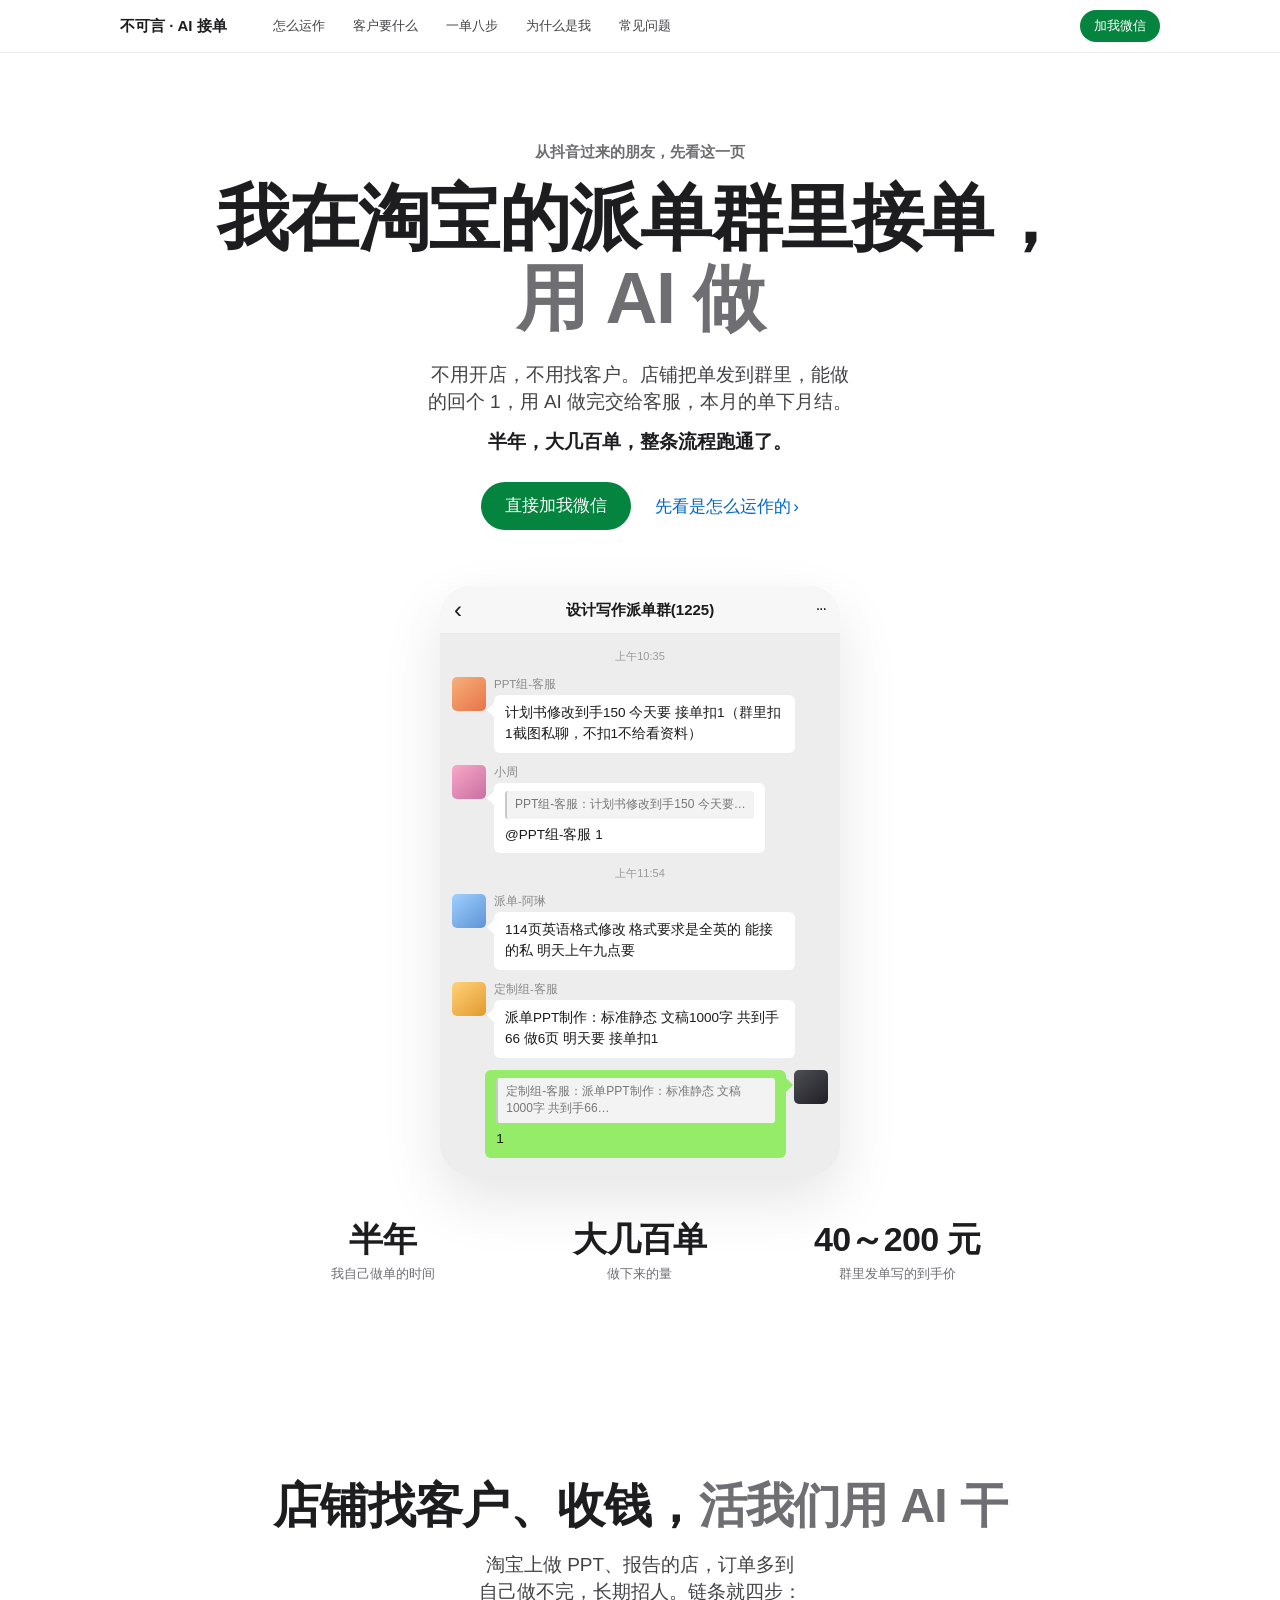
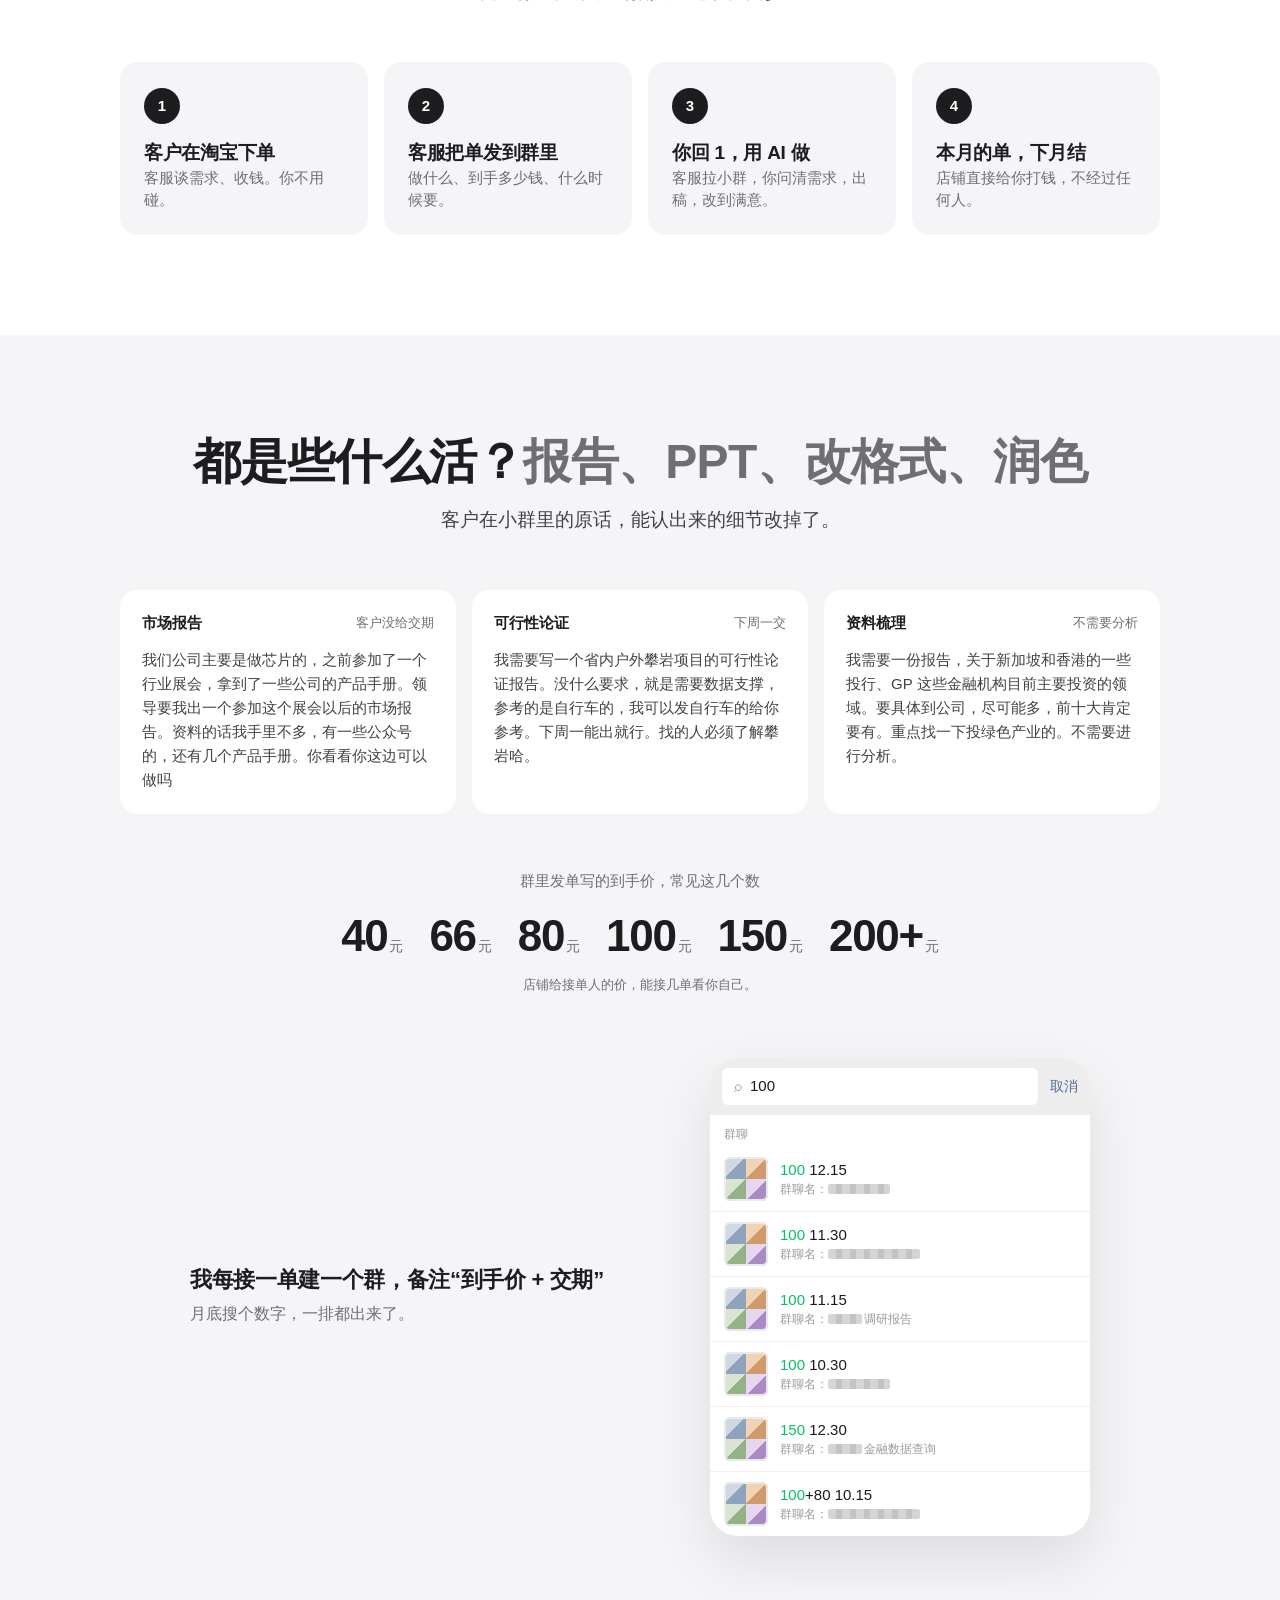
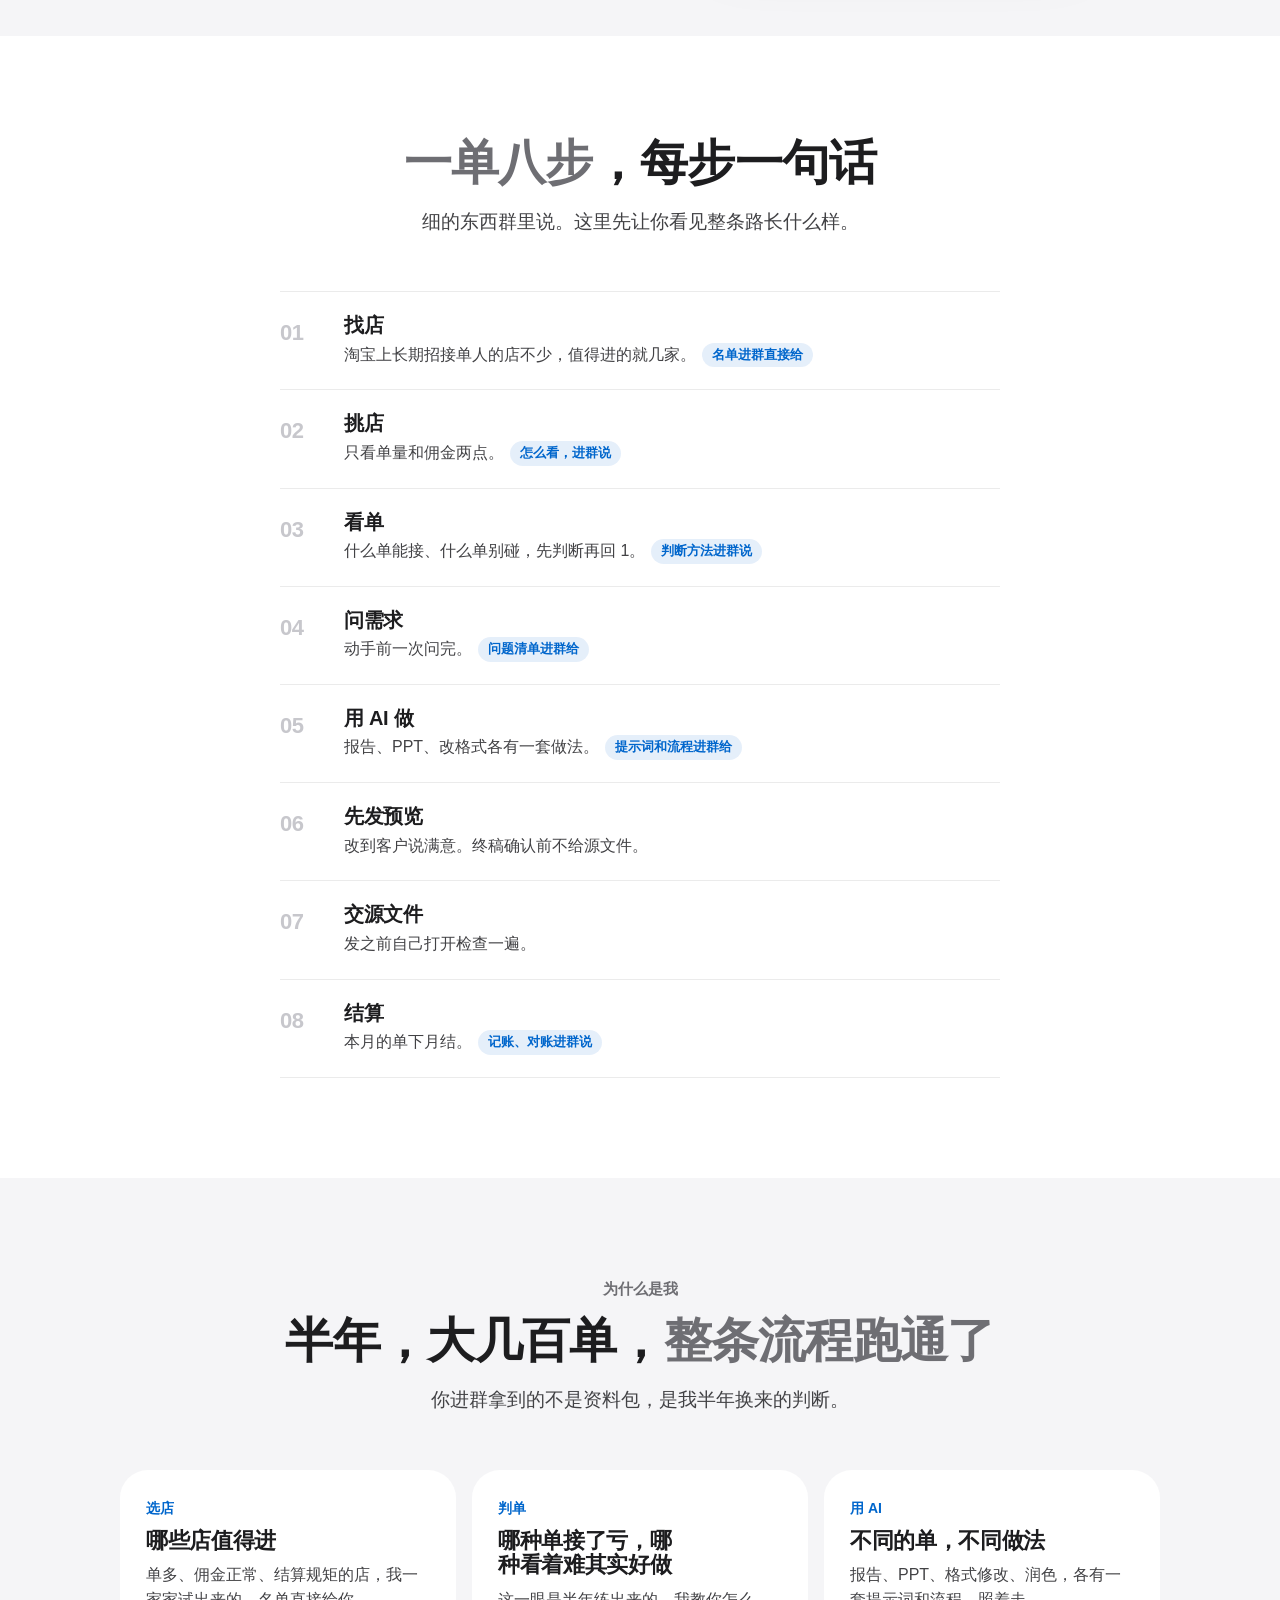
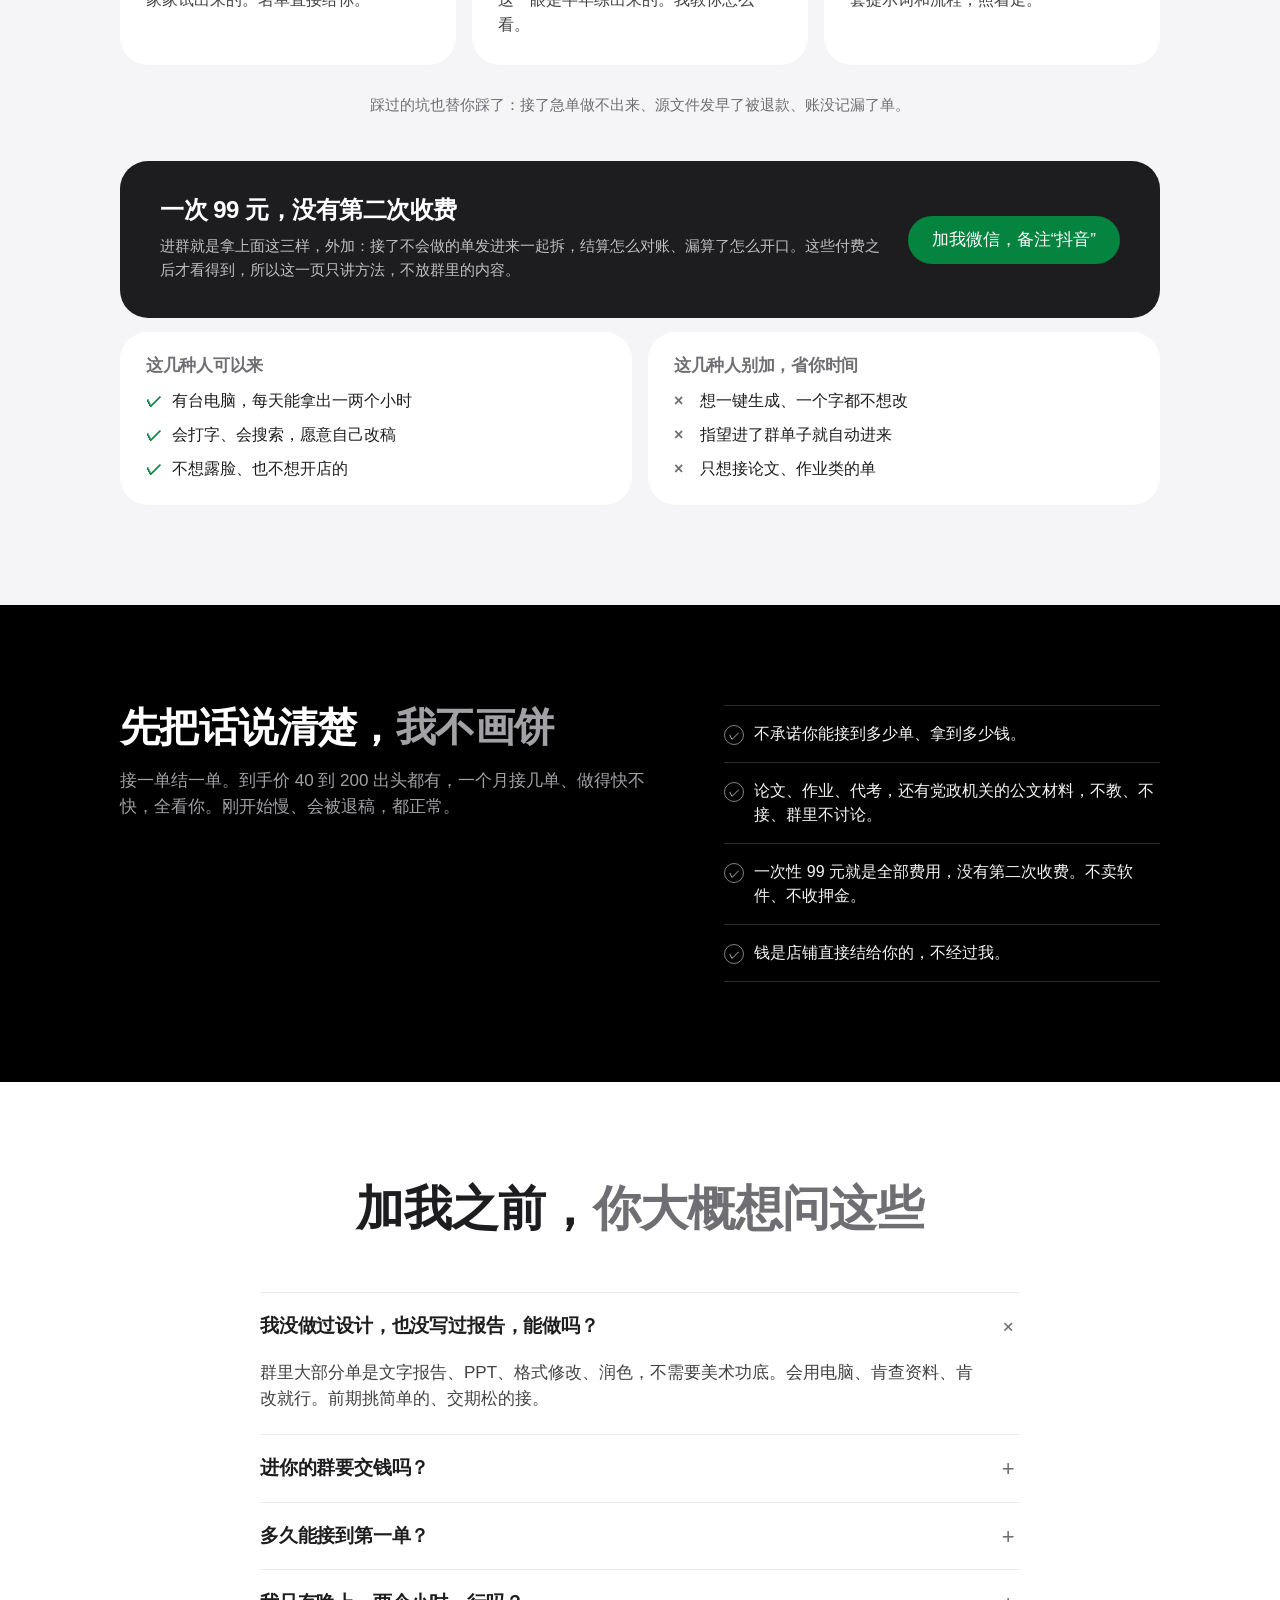
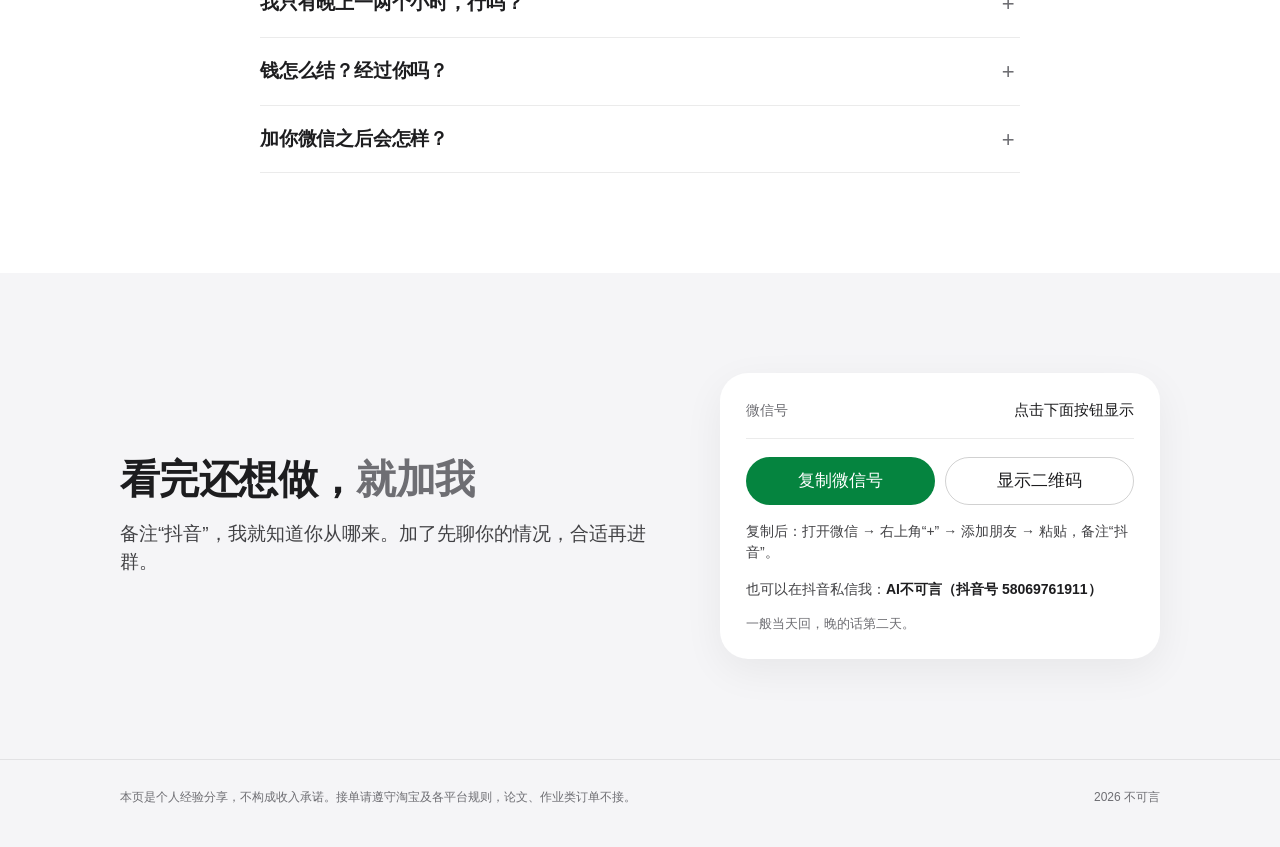
==== commit 75622516: "内容精简 + 苹果风改版：突出半年大几百单，八步每步一句话，细节留给群里 Co-Authored-By: Claude Fable 5.1 <noreply@anthropic.com>" ====
--- a/index.html
+++ b/index.html
@@ -9,36 +9,36 @@
     />
     <meta name="referrer" content="no-referrer" />
     <meta name="format-detection" content="telephone=no" />
-    <meta name="theme-color" content="#f7f5f0" />
+    <meta name="theme-color" content="#ffffff" />
     <title>用 AI 在淘宝派单群接单怎么做？找店、进群、做单、结算八步｜不可言</title>
     <meta
       name="description"
-      content="淘宝上做 PPT、报告的店铺长期招人，进他们的派单群，看到能做的单就接，用 AI 做完交给客服，本月单下月结。不可言把找店、进群、挑单、做单、结算的每一步和踩过的坑讲清楚，附派单群里真实的到手价。"
+      content="淘宝上做 PPT、报告的店铺长期招人，进他们的派单群，看到能做的单就接，用 AI 做完交给客服，本月单下月结。不可言做了半年、大几百单，把找店、进群、挑单、做单、结算的整条流程讲清楚，附派单群里真实的到手价。"
     />
     <meta name="keywords" content="AI 接单, 淘宝派单群, PPT 接单, 写报告接单, 用 AI 做单, 接单流程, 不可言" />
     <meta name="author" content="不可言" />
     <meta name="robots" content="index, follow, max-image-preview:large" />
-    <link rel="canonical" href="https://hoanacantincus-cmd.github.io/ai-jiedan/" />
+    <link rel="canonical" href="https://ai-jiedan.pages.dev/" />
     <link rel="icon" href="favicon.svg" type="image/svg+xml" />
     <link rel="apple-touch-icon" href="assets/apple-touch-icon.png" />
 
     <meta property="og:type" content="website" />
     <meta property="og:site_name" content="不可言 · AI 接单" />
     <meta property="og:locale" content="zh_CN" />
-    <meta property="og:url" content="https://hoanacantincus-cmd.github.io/ai-jiedan/" />
+    <meta property="og:url" content="https://ai-jiedan.pages.dev/" />
     <meta property="og:title" content="我在淘宝的派单群里接单，用 AI 做｜不可言" />
     <meta
       property="og:description"
-      content="不用开店、不用找客户。进淘宝店铺的派单群，看到能做的单就接，用 AI 做完交给客服，本月单下月结。找店、进群、做单、结算，一单八步讲清楚。"
+      content="不用开店、不用找客户。进淘宝店铺的派单群，看到能做的单就接，用 AI 做完交给客服，本月单下月结。做了半年、大几百单，一单八步讲清楚。"
     />
-    <meta property="og:image" content="https://hoanacantincus-cmd.github.io/ai-jiedan/assets/og-image.png" />
+    <meta property="og:image" content="https://ai-jiedan.pages.dev/assets/og-image.png" />
     <meta property="og:image:width" content="1200" />
     <meta property="og:image:height" content="630" />
     <meta property="og:image:alt" content="我在淘宝的派单群里接单，用 AI 做" />
     <meta name="twitter:card" content="summary_large_image" />
     <meta name="twitter:title" content="我在淘宝的派单群里接单，用 AI 做｜不可言" />
     <meta name="twitter:description" content="进淘宝店铺的派单群，看到能做的单就接，用 AI 做完交给客服，本月单下月结。一单八步讲清楚。" />
-    <meta name="twitter:image" content="https://hoanacantincus-cmd.github.io/ai-jiedan/assets/og-image.png" />
+    <meta name="twitter:image" content="https://ai-jiedan.pages.dev/assets/og-image.png" />
 
     <link rel="stylesheet" href="styles.css" />
 
@@ -48,62 +48,60 @@
         "@graph": [
           {
             "@type": "WebSite",
-            "@id": "https://hoanacantincus-cmd.github.io/ai-jiedan/#website",
-            "url": "https://hoanacantincus-cmd.github.io/ai-jiedan/",
+            "@id": "https://ai-jiedan.pages.dev/#website",
+            "url": "https://ai-jiedan.pages.dev/",
             "name": "不可言 · AI 接单",
             "inLanguage": "zh-CN",
-            "publisher": { "@id": "https://hoanacantincus-cmd.github.io/ai-jiedan/#person" }
+            "publisher": { "@id": "https://ai-jiedan.pages.dev/#person" }
           },
           {
             "@type": "Person",
-            "@id": "https://hoanacantincus-cmd.github.io/ai-jiedan/#person",
+            "@id": "https://ai-jiedan.pages.dev/#person",
             "name": "不可言",
-            "description": "在淘宝店铺的派单群里接 PPT、报告、格式修改类订单，用 AI 完成；分享找店、进群、做单、结算的完整流程。",
+            "description": "在淘宝店铺的派单群里接 PPT、报告、格式修改类订单，用 AI 完成，做了半年、大几百单；分享找店、进群、做单、结算的完整流程。",
             "knowsAbout": ["淘宝派单群接单", "用 AI 写报告和做 PPT", "兼职接单流程", "接单结算与对账"]
           },
           {
             "@type": "WebPage",
-            "@id": "https://hoanacantincus-cmd.github.io/ai-jiedan/#webpage",
-            "url": "https://hoanacantincus-cmd.github.io/ai-jiedan/",
+            "@id": "https://ai-jiedan.pages.dev/#webpage",
+            "url": "https://ai-jiedan.pages.dev/",
             "name": "用 AI 在淘宝派单群接单怎么做？找店、进群、做单、结算八步｜不可言",
-            "description": "淘宝上做 PPT、报告的店铺长期招人，进他们的派单群，看到能做的单就接，用 AI 做完交给客服，本月单下月结。找店、进群、挑单、做单、结算的每一步和踩过的坑。",
+            "description": "淘宝上做 PPT、报告的店铺长期招人，进他们的派单群，看到能做的单就接，用 AI 做完交给客服，本月单下月结。找店、进群、挑单、做单、结算的整条流程。",
             "inLanguage": "zh-CN",
-            "isPartOf": { "@id": "https://hoanacantincus-cmd.github.io/ai-jiedan/#website" },
-            "about": { "@id": "https://hoanacantincus-cmd.github.io/ai-jiedan/#person" },
-            "author": { "@id": "https://hoanacantincus-cmd.github.io/ai-jiedan/#person" },
-            "primaryImageOfPage": "https://hoanacantincus-cmd.github.io/ai-jiedan/assets/og-image.png",
+            "isPartOf": { "@id": "https://ai-jiedan.pages.dev/#website" },
+            "about": { "@id": "https://ai-jiedan.pages.dev/#person" },
+            "author": { "@id": "https://ai-jiedan.pages.dev/#person" },
+            "primaryImageOfPage": "https://ai-jiedan.pages.dev/assets/og-image.png",
             "datePublished": "2026-09-05",
             "dateModified": "2026-09-05"
           },
           {
             "@type": "HowTo",
-            "@id": "https://hoanacantincus-cmd.github.io/ai-jiedan/#howto",
+            "@id": "https://ai-jiedan.pages.dev/#howto",
             "name": "在淘宝派单群用 AI 接一单的八个步骤",
             "description": "从找到招接单人的淘宝店铺，到进派单群、接单、用 AI 完成、交付和结算的完整流程。",
             "inLanguage": "zh-CN",
             "step": [
-              { "@type": "HowToStep", "position": 1, "name": "找店", "text": "在淘宝搜 PPT 定制、报告撰写、数据分析这类词，找店铺详情或客服自动回复里写着长期招募设计师/写手的店，问客服能不能加入接单。凡是让你先垫钱、先买软件、先交费的，直接走。" },
-              { "@type": "HowToStep", "position": 2, "name": "挑店", "text": "只看两点：单量够不够大，给设计师的佣金够不够高。" },
-              { "@type": "HowToStep", "position": 3, "name": "进群看单", "text": "客服每天往派单群发单，感觉能做就回 1 接单；新手先不接今天要、明早要的急单。" },
-              { "@type": "HowToStep", "position": 4, "name": "问清需求", "text": "动手前一次问完：做什么、尺寸和格式、参考案例、指定风格、要用的文字图片 Logo、交期、最后要什么源文件。" },
-              { "@type": "HowToStep", "position": 5, "name": "用 AI 做", "text": "把需求、参考、素材一起给 AI，先搭结构再填内容最后排版；数据来源一条条核实，核不出来的删掉。" },
-              { "@type": "HowToStep", "position": 6, "name": "先发预览再改", "text": "先发效果图或预览稿，按客户反馈修改，改到客户确认终稿；确认之前不发完整的可编辑源文件。" },
-              { "@type": "HowToStep", "position": 7, "name": "交源文件", "text": "客户确认后再发高清成品和源文件，发之前自己打开检查漏图、漏字体、版本。" },
-              { "@type": "HowToStep", "position": 8, "name": "结算", "text": "本月的单下月结，提前和店铺客服对好收款方式，每个订单群备注到手价和交期方便对账。" }
+              { "@type": "HowToStep", "position": 1, "name": "找店", "text": "淘宝上长期招接单人的店不少，值得进的就几家。" },
+              { "@type": "HowToStep", "position": 2, "name": "挑店", "text": "只看单量和佣金两点。" },
+              { "@type": "HowToStep", "position": 3, "name": "看单", "text": "什么单能接、什么单别碰，先判断再回 1。" },
+              { "@type": "HowToStep", "position": 4, "name": "问需求", "text": "动手前一次问完。" },
+              { "@type": "HowToStep", "position": 5, "name": "用 AI 做", "text": "报告、PPT、改格式各有一套做法。" },
+              { "@type": "HowToStep", "position": 6, "name": "先发预览", "text": "改到客户说满意，终稿确认前不给源文件。" },
+              { "@type": "HowToStep", "position": 7, "name": "交源文件", "text": "发之前自己打开检查一遍。" },
+              { "@type": "HowToStep", "position": 8, "name": "结算", "text": "本月的单下月结，自己记账、对账。" }
             ]
           },
           {
             "@type": "FAQPage",
-            "@id": "https://hoanacantincus-cmd.github.io/ai-jiedan/#faq",
+            "@id": "https://ai-jiedan.pages.dev/#faq",
             "inLanguage": "zh-CN",
             "mainEntity": [
-              { "@type": "Question", "name": "没做过设计、没写过报告，能在淘宝派单群接单吗？", "acceptedAnswer": { "@type": "Answer", "text": "群里大部分单是文字报告、PPT、格式修改、润色，不需要美术功底。会用电脑、肯查资料、肯改就行。前期挑简单的、交期松的接。" } },
-              { "@type": "Question", "name": "进不可言的群要交钱吗？", "acceptedAnswer": { "@type": "Answer", "text": "要，一次性 99 元，没有第二次收费。加微信、先聊不要钱。除此之外不卖软件、不收押金、不收培训费。" } },
-              { "@type": "Question", "name": "用 AI 接单需要买什么软件吗？", "acceptedAnswer": { "@type": "Answer", "text": "免费版的 AI 就够用，再装个 WPS 或 Office。" } },
+              { "@type": "Question", "name": "没做过设计、没写过报告，能在淘宝派单群接单吗？", "acceptedAnswer": { "@type": "Answer", "text": "群里大部分单是文字报告、PPT、格式修改、润色，不需要美术功底。会用电脑、肯查资料、肯改就行。" } },
+              { "@type": "Question", "name": "进不可言的群要交钱吗？", "acceptedAnswer": { "@type": "Answer", "text": "要，一次性 99 元，没有第二次收费。加微信、先聊不要钱。不卖软件、不收押金、不收培训费。" } },
               { "@type": "Question", "name": "多久能接到第一单？", "acceptedAnswer": { "@type": "Answer", "text": "店铺通过得快的话，当天就能进派单群看单。第一单什么时候来，看群里有没有合适的、你敢不敢回那个 1，时间说不准。" } },
               { "@type": "Question", "name": "每天只有晚上一两个小时，能接单吗？", "acceptedAnswer": { "@type": "Answer", "text": "行，挑单只看交期：今天要、明早要的放过，接周五要、下周一交这种。" } },
               { "@type": "Question", "name": "接单的钱怎么结？经过不可言吗？", "acceptedAnswer": { "@type": "Answer", "text": "不经过。店铺直接结给接单人，本月的单下月结。" } },
-              { "@type": "Question", "name": "论文、作业类的单能接吗？", "acceptedAnswer": { "@type": "Answer", "text": "不能。淘宝和店铺都明确禁止，群里也不讨论。正经的报告、PPT、格式修改类的单也有的做。" } },
               { "@type": "Question", "name": "加不可言微信之后会怎样？", "acceptedAnswer": { "@type": "Answer", "text": "先了解你的情况：一天有多少时间、会点什么、想做哪类单。合适的话告诉你进群方式，99 元是全部费用，付了当天进群。" } }
             ]
           }
@@ -117,16 +115,13 @@
 
     <header class="top" id="top">
       <div class="wrap top-row">
-        <a class="brand" href="#top">
-          <span class="brand-dot" aria-hidden="true"></span>
-          <span>不可言 · AI 接单</span>
-        </a>
+        <a class="brand" href="#top">不可言 · AI 接单</a>
 
         <nav class="nav" id="nav" aria-label="页面导航">
           <a href="#how">怎么运作</a>
           <a href="#orders">客户要什么</a>
-          <a href="#steps">怎么做一单</a>
-          <a href="#join">进群拿什么</a>
+          <a href="#steps">一单八步</a>
+          <a href="#why">为什么是我</a>
           <a href="#faq">常见问题</a>
         </nav>
 
@@ -141,80 +136,67 @@
     <main id="main">
       <!-- 首屏 -->
       <section class="hero" id="hero">
-        <div class="wrap hero-grid">
-          <div class="hero-text">
-            <p class="kicker">从抖音过来的朋友，先看完这一页</p>
-            <h1>我在淘宝的派单群里接单，<em>用 AI 做</em></h1>
-            <p class="lede">
-              不用自己开店，也不用找客户。淘宝上做 PPT、报告、设计的店铺长期招人，进他们的派单群，看到能做的单就接，用 AI 做完交给客服，本月的单下月结。
-            </p>
-            <p class="lede lede--2">下面是我自己走的每一步。看完再决定要不要加我。</p>
-            <div class="hero-actions">
-              <a class="btn btn--dark" href="#how">先看是怎么运作的 ↓</a>
-              <a class="btn btn--wx" href="#contact">直接加我微信</a>
-            </div>
-            <ul class="facts" aria-label="几个事实">
-              <li><strong>1225 人</strong><span>我所在的一个派单群</span></li>
-              <li><strong>40～200 元</strong><span>群里发单写的到手价，接多少看你</span></li>
-              <li><strong>店铺结算</strong><span>钱不经过我</span></li>
-            </ul>
-          </div>
-
-          <figure class="hero-visual">
-            <div class="wx" role="img" aria-label="派单群消息示意：客服在群里发单，写明做什么、到手多少钱、什么时候要，能做的人回 1">
-              <div class="wx-bar">
-                <span class="wx-back" aria-hidden="true">‹</span>
-                <span class="wx-title">设计写作派单群(1225)</span>
-                <span class="wx-more" aria-hidden="true">···</span>
-              </div>
-              <div class="wx-body">
-                <div class="wx-time">上午10:35</div>
-                <div class="wx-msg">
-                  <span class="wx-avatar wx-avatar--a"></span>
-                  <div class="wx-msg-main">
-                    <span class="wx-name">PPT组-客服</span>
-                    <div class="wx-bubble">计划书修改到手150 今天要 接单扣1（群里扣1截图私聊，不扣1不给看资料）</div>
-                  </div>
-                </div>
-                <div class="wx-msg">
-                  <span class="wx-avatar wx-avatar--b"></span>
-                  <div class="wx-msg-main">
-                    <span class="wx-name">小周</span>
-                    <div class="wx-bubble"><span class="wx-quote">PPT组-客服：计划书修改到手150 今天要…</span>@PPT组-客服 1</div>
-                  </div>
-                </div>
-                <div class="wx-time">上午11:54</div>
-                <div class="wx-msg">
-                  <span class="wx-avatar wx-avatar--d"></span>
-                  <div class="wx-msg-main">
-                    <span class="wx-name">派单-阿琳</span>
-                    <div class="wx-bubble">114页英语格式修改 格式要求是全英的 能接的私 明天上午九点要</div>
-                  </div>
-                </div>
-                <div class="wx-msg">
-                  <span class="wx-avatar wx-avatar--d"></span>
-                  <div class="wx-msg-main">
-                    <span class="wx-name">派单-阿琳</span>
-                    <div class="wx-bubble">客户给了中文公司简介2000字左右 要润色改成英文版1000字以内 今晚八点前可以的私 稿费40</div>
-                  </div>
-                </div>
-                <div class="wx-msg">
-                  <span class="wx-avatar wx-avatar--c"></span>
-                  <div class="wx-msg-main">
-                    <span class="wx-name">定制组-客服</span>
-                    <div class="wx-bubble">派单PPT制作：标准静态 文稿1000字 共到手66 做6页 明天要 接单扣1</div>
-                  </div>
-                </div>
-                <div class="wx-msg wx-msg--me">
-                  <div class="wx-msg-main">
-                    <div class="wx-bubble wx-bubble--me"><span class="wx-quote">定制组-客服：派单PPT制作：标准静态 文稿1000字 共到手66…</span>1</div>
-                  </div>
-                  <span class="wx-avatar wx-avatar--me"></span>
+        <div class="wrap hero-inner">
+          <p class="eyebrow">从抖音过来的朋友，先看这一页</p>
+          <h1>我在淘宝的派单群里接单，<br /><em>用 AI 做</em></h1>
+          <p class="hero-sub">不用开店，不用找客户。店铺把单发到群里，能做的回个 1，用 AI 做完交给客服，本月的单下月结。</p>
+          <p class="hero-cred">半年，大几百单，整条流程跑通了。</p>
+          <div class="hero-actions">
+            <a class="btn btn--wx" href="#contact">直接加我微信</a>
+            <a class="link" href="#how">先看是怎么运作的 <span aria-hidden="true">›</span></a>
+          </div>
+
+          <div class="wx" role="img" aria-label="派单群消息示意：客服在群里发单，写明做什么、到手多少钱、什么时候要，能做的人回 1">
+            <div class="wx-bar">
+              <span class="wx-back" aria-hidden="true">‹</span>
+              <span class="wx-title">设计写作派单群(1225)</span>
+              <span class="wx-more" aria-hidden="true">···</span>
+            </div>
+            <div class="wx-body">
+              <div class="wx-time">上午10:35</div>
+              <div class="wx-msg">
+                <span class="wx-avatar wx-avatar--a"></span>
+                <div class="wx-msg-main">
+                  <span class="wx-name">PPT组-客服</span>
+                  <div class="wx-bubble">计划书修改到手150 今天要 接单扣1（群里扣1截图私聊，不扣1不给看资料）</div>
                 </div>
               </div>
-            </div>
-            <figcaption>照着派单群里的真实消息画的示意图，人名、群名、联系方式都改过了。价格是店铺给接单人的到手价。</figcaption>
-          </figure>
+              <div class="wx-msg">
+                <span class="wx-avatar wx-avatar--b"></span>
+                <div class="wx-msg-main">
+                  <span class="wx-name">小周</span>
+                  <div class="wx-bubble"><span class="wx-quote">PPT组-客服：计划书修改到手150 今天要…</span>@PPT组-客服 1</div>
+                </div>
+              </div>
+              <div class="wx-time">上午11:54</div>
+              <div class="wx-msg">
+                <span class="wx-avatar wx-avatar--d"></span>
+                <div class="wx-msg-main">
+                  <span class="wx-name">派单-阿琳</span>
+                  <div class="wx-bubble">114页英语格式修改 格式要求是全英的 能接的私 明天上午九点要</div>
+                </div>
+              </div>
+              <div class="wx-msg">
+                <span class="wx-avatar wx-avatar--c"></span>
+                <div class="wx-msg-main">
+                  <span class="wx-name">定制组-客服</span>
+                  <div class="wx-bubble">派单PPT制作：标准静态 文稿1000字 共到手66 做6页 明天要 接单扣1</div>
+                </div>
+              </div>
+              <div class="wx-msg wx-msg--me">
+                <div class="wx-msg-main">
+                  <div class="wx-bubble wx-bubble--me"><span class="wx-quote">定制组-客服：派单PPT制作：标准静态 文稿1000字 共到手66…</span>1</div>
+                </div>
+                <span class="wx-avatar wx-avatar--me"></span>
+              </div>
+            </div>
+          </div>
+
+          <ul class="stats" aria-label="几个事实">
+            <li><strong>半年</strong><span>我自己做单的时间</span></li>
+            <li><strong>大几百单</strong><span>做下来的量</span></li>
+            <li><strong>40～200 元</strong><span>群里发单写的到手价</span></li>
+          </ul>
         </div>
       </section>
 
@@ -222,37 +204,15 @@
       <section class="sec" id="how">
         <div class="wrap">
           <div class="sec-head">
-            <p class="kicker">01 · 这事儿是怎么运作的</p>
             <h2>店铺找客户、收钱，<em>活我们用 AI 干</em></h2>
-            <p class="sec-intro">
-              淘宝上卖“PPT 定制”“报告撰写”“数据分析”的店，订单多到自己人做不完，所以长期招设计师和写手。你进去之后，链条是这样的：
-            </p>
-          </div>
-
+            <p class="sub">淘宝上做 PPT、报告的店，订单多到自己做不完，长期招人。链条就四步：</p>
+          </div>
           <ol class="flow">
-            <li>
-              <span class="flow-n">1</span>
-              <h3>客户在淘宝找店铺下单</h3>
-              <p>客服先谈需求、先收钱。这一步你完全不用碰。</p>
-            </li>
-            <li>
-              <span class="flow-n">2</span>
-              <h3>客服把单发到派单群</h3>
-              <p>一条消息：做什么、到手多少钱、什么时候要。能做的回“1”。</p>
-            </li>
-            <li>
-              <span class="flow-n">3</span>
-              <h3>你接单，用 AI 做</h3>
-              <p>客服拉一个小群：你、客户、客服。你问清需求，用 AI 出稿，改到客户满意。</p>
-            </li>
-            <li>
-              <span class="flow-n">4</span>
-              <h3>本月的单，下月结</h3>
-              <p>店铺按单直接给你打钱，不经过任何中间人。</p>
-            </li>
+            <li><span class="flow-n">1</span><h3>客户在淘宝下单</h3><p>客服谈需求、收钱。你不用碰。</p></li>
+            <li><span class="flow-n">2</span><h3>客服把单发到群里</h3><p>做什么、到手多少钱、什么时候要。</p></li>
+            <li><span class="flow-n">3</span><h3>你回 1，用 AI 做</h3><p>客服拉小群，你问清需求，出稿，改到满意。</p></li>
+            <li><span class="flow-n">4</span><h3>本月的单，下月结</h3><p>店铺直接给你打钱，不经过任何人。</p></li>
           </ol>
-
-          <p class="callout">找客户、收钱，这两件麻烦事店铺都包了，你就管把东西做出来。</p>
         </div>
       </section>
 
@@ -260,60 +220,37 @@
       <section class="sec sec--alt" id="orders">
         <div class="wrap">
           <div class="sec-head">
-            <p class="kicker">02 · 单接下来之后，客户是这么提需求的</p>
             <h2>都是些什么活？<em>报告、PPT、改格式、润色</em></h2>
-            <p class="sec-intro">
-              下面是客户在小群里提需求的原话，人名、公司名和能认出来的细节我都改了。你可以对着看：这些活，自己用 AI 能不能做下来。
-            </p>
+            <p class="sub">客户在小群里的原话，能认出来的细节改掉了。</p>
           </div>
 
           <div class="orders">
             <article class="order">
               <div class="order-top"><span class="tag">市场报告</span><span class="order-when">客户没给交期</span></div>
-              <blockquote class="order-quote">
-                我们公司主要是做芯片的，之前参加了一个行业展会，拿到了一些公司的产品手册。领导要我出一个参加这个展会以后的市场报告。资料的话我手里不多，有一些公众号的，还有几个产品手册。你看看你这边可以做吗
-              </blockquote>
-              <p class="order-how"><b>怎么做</b>把产品手册和公众号文章交给 AI 先出结构，再补公开的市场数据。你的活是核对数字来源，按给领导看的口气改一遍再排版。</p>
-            </article>
-
-            <article class="order">
-              <div class="order-top"><span class="tag">行业调研</span><span class="order-when">PPT 或 Word 都行</span></div>
-              <blockquote class="order-quote">
-                关于 LLM 大模型的调研报告，包含定义架构、企业举例、发展时间轴，需要一些数据支持。归纳大模型的核心定义、技术架构及与早期 AI 模型的本质区别；结合技术发展时间轴，分析推动大模型爆发的 3 项关键技术突破；列举当下较为火热的大模型公司。
-              </blockquote>
-              <p class="order-how"><b>怎么做</b>AI 很拿手的题。要点就三个：数据要有出处，时间轴要对得上，公司举例挑当下真在做的。</p>
-            </article>
-
+              <blockquote class="order-quote">我们公司主要是做芯片的，之前参加了一个行业展会，拿到了一些公司的产品手册。领导要我出一个参加这个展会以后的市场报告。资料的话我手里不多，有一些公众号的，还有几个产品手册。你看看你这边可以做吗</blockquote>
+            </article>
             <article class="order">
               <div class="order-top"><span class="tag">可行性论证</span><span class="order-when">下周一交</span></div>
-              <blockquote class="order-quote">
-                我需要写一个省内户外攀岩项目的可行性论证报告。没什么要求，就是需要数据支撑，参考的是自行车的，我可以发自行车的给你参考。下周一能出就行。找的人必须了解攀岩哈。
-              </blockquote>
-              <p class="order-how"><b>怎么做</b>客户给了参考稿的单相对好做：照着参考稿的结构换主题。不懂攀岩？先让 AI 给你补课，把场地标准、常见风险这些摸一遍，再跟客服说明你的情况，客服说行再接。</p>
-            </article>
-
+              <blockquote class="order-quote">我需要写一个省内户外攀岩项目的可行性论证报告。没什么要求，就是需要数据支撑，参考的是自行车的，我可以发自行车的给你参考。下周一能出就行。找的人必须了解攀岩哈。</blockquote>
+            </article>
             <article class="order">
               <div class="order-top"><span class="tag">资料梳理</span><span class="order-when">不需要分析</span></div>
-              <blockquote class="order-quote">
-                我需要一份报告，关于新加坡和香港的一些投行、GP 这些金融机构目前主要投资的领域。要具体到公司，尽可能多，前十大肯定要有。重点找一下投绿色产业的。不需要进行分析。
-              </blockquote>
-              <p class="order-how"><b>怎么做</b>纯梳理、不要分析，很适合新手。AI 列名单，你逐个去机构官网核实还在不在投这个方向。</p>
+              <blockquote class="order-quote">我需要一份报告，关于新加坡和香港的一些投行、GP 这些金融机构目前主要投资的领域。要具体到公司，尽可能多，前十大肯定要有。重点找一下投绿色产业的。不需要进行分析。</blockquote>
             </article>
           </div>
 
           <div class="prices">
-            <p class="prices-label">群里发单写的到手价，常见的是这几个数：</p>
+            <p class="prices-label">群里发单写的到手价，常见这几个数</p>
             <ul class="prices-row" aria-label="常见到手价">
               <li>40</li><li>66</li><li>80</li><li>100</li><li>150</li><li>200+</li>
             </ul>
-            <p class="prices-note">这是店给接单人的到手价，客户付的比这多。一个月能接几单，看你自己，我不替你估。</p>
+            <p class="prices-note">店铺给接单人的价，能接几单看你自己。</p>
           </div>
 
           <div class="search-demo">
             <div class="search-demo-text">
-              <h3>我在微信里搜“100”，出来一排这样的群</h3>
-              <p>每接一单，客服会拉一个三人小群：你、客户、客服。我习惯把群备注改成“到手价 + 交期”，月底对账全靠它，后面结算那步再说。</p>
-              <p class="note">这只是我的记账方式示意，不代表单量。</p>
+              <h3>我每接一单建一个群，备注“到手价 + 交期”</h3>
+              <p>月底搜个数字，一排都出来了。</p>
             </div>
             <div class="wxs" role="img" aria-label="微信搜索结果示意：多个以到手价和交期命名的订单群">
               <div class="wxs-bar"><span class="wxs-input">100</span><span class="wxs-cancel">取消</span></div>
@@ -328,158 +265,78 @@
               </ul>
             </div>
           </div>
-
-          <p class="callout callout--cta">看到这儿，觉得这些活自己用 AI 能做下来，往下看我是怎么做一单的；不想自己摸索，<a href="#contact">直接加我</a>，备注“抖音”。</p>
-        </div>
-      </section>
-
-      <!-- 03 一单怎么做 -->
+        </div>
+      </section>
+
+      <!-- 03 一单八步 -->
       <section class="sec" id="steps">
         <div class="wrap">
           <div class="sec-head">
-            <p class="kicker">03 · 一单从接到结</p>
-            <h2><em>一单八步</em>，我是这么做的</h2>
-            <p class="sec-intro">有几步后面附了我踩过坑才写下来的提醒。第一遍看不用全记住，进群之后会反复用到。</p>
-          </div>
-
+            <h2><em>一单八步</em>，每步一句话</h2>
+            <p class="sub">细的东西群里说。这里先让你看见整条路长什么样。</p>
+          </div>
           <ol class="steps">
-            <li>
-              <div class="step-n">01</div>
-              <div class="step-body">
-                <h3>找店</h3>
-                <p>在淘宝搜“PPT 定制”“报告撰写”“数据分析”这类词，翻店铺详情和客服的自动回复，写着“长期招募设计师/写手”的，直接问客服：能不能加入接单。有的店会先给你一个小测试单看水平，正常。但凡是让你先垫钱、先买软件、先交费的，直接走。</p>
-                <p class="step-tip">进我的群，我直接给你我正在做的店的名单，省掉自己筛的时间。</p>
-              </div>
-            </li>
-            <li>
-              <div class="step-n">02</div>
-              <div class="step-body">
-                <h3>挑店</h3>
-                <p>别什么店都进。就看两点：单量够不够大，给设计师的佣金够不够高。单少的店，你在群里守半天等不到一个能做的；佣金低的店，做一单不够耗的电。</p>
-              </div>
-            </li>
-            <li>
-              <div class="step-n">03</div>
-              <div class="step-body">
-                <h3>进群，看单</h3>
-                <p>客服每天往群里发单。原则就一句：感觉能做就接，不会的用 AI、搜索、工具去解决；实在解决不了，及时说，换人。</p>
-                <p class="step-tip">新手别接急单。“今天要”“明早要”的先放过，接了做不出来，客服嘴上不说，后面派单就绕开你了。</p>
-              </div>
-            </li>
-            <li>
-              <div class="step-n">04</div>
-              <div class="step-body">
-                <h3>问清需求</h3>
-                <p>正式动手之前，一次问完：到底要做什么、什么尺寸和格式、有没有参考案例、有没有指定风格、要用哪些文字图片 Logo、什么时候要、最后要什么源文件。这一步偷懒，后面改稿改到崩。</p>
-              </div>
-            </li>
-            <li>
-              <div class="step-n">05</div>
-              <div class="step-body">
-                <h3>用 AI 做</h3>
-                <p>把需求、参考、素材一起丢给 AI，让它先搭结构，再填内容，最后排版。AI 出得快，错得也快，你得盯着：数据来源一条条核，核不出来的删掉；格式对不对，有没有一眼假的东西。客户要的是能用、经得起追问的东西。</p>
-              </div>
-            </li>
-            <li>
-              <div class="step-n">06</div>
-              <div class="step-body">
-                <h3>先发预览，再改</h3>
-                <p>做完先发效果图或预览稿，按客户反馈改，改到客户明确说“终稿满意”。</p>
-                <p class="step-tip">客户确认终稿之前，别把完整的可编辑源文件发出去。有人拿了源文件转头去淘宝退款，店一退，你这单就白做了。</p>
-              </div>
-            </li>
-            <li>
-              <div class="step-n">07</div>
-              <div class="step-body">
-                <h3>交源文件</h3>
-                <p>客户确认了，再发高清成品加源文件。发之前自己打开一遍：能不能打开、有没有漏图、漏字体、发错版本。</p>
-              </div>
-            </li>
-            <li>
-              <div class="step-n">08</div>
-              <div class="step-body">
-                <h3>结算</h3>
-                <p>本月的单，下月结。提前和店铺客服对好收款方式。企业微信运营的店一般走批量付款，很规矩；个人微信运营的店，有的会“漏算”你的单。</p>
-                <p class="step-tip">所以自己要记账。这就是我为什么每个单子群都备注“到手价 + 交期”。</p>
-              </div>
-            </li>
+            <li><span class="step-n">01</span><div><h3>找店</h3><p>淘宝上长期招接单人的店不少，值得进的就几家。<span class="pill">名单进群直接给</span></p></div></li>
+            <li><span class="step-n">02</span><div><h3>挑店</h3><p>只看单量和佣金两点。<span class="pill">怎么看，进群说</span></p></div></li>
+            <li><span class="step-n">03</span><div><h3>看单</h3><p>什么单能接、什么单别碰，先判断再回 1。<span class="pill">判断方法进群说</span></p></div></li>
+            <li><span class="step-n">04</span><div><h3>问需求</h3><p>动手前一次问完。<span class="pill">问题清单进群给</span></p></div></li>
+            <li><span class="step-n">05</span><div><h3>用 AI 做</h3><p>报告、PPT、改格式各有一套做法。<span class="pill">提示词和流程进群给</span></p></div></li>
+            <li><span class="step-n">06</span><div><h3>先发预览</h3><p>改到客户说满意。终稿确认前不给源文件。</p></div></li>
+            <li><span class="step-n">07</span><div><h3>交源文件</h3><p>发之前自己打开检查一遍。</p></div></li>
+            <li><span class="step-n">08</span><div><h3>结算</h3><p>本月的单下月结。<span class="pill">记账、对账进群说</span></p></div></li>
           </ol>
         </div>
       </section>
 
-      <!-- 04 踩过的坑 -->
-      <section class="sec sec--alt" id="pitfalls">
+      <!-- 04 为什么是我 -->
+      <section class="sec sec--alt" id="why">
         <div class="wrap">
           <div class="sec-head">
-            <p class="kicker">04 · 新手容易栽的地方</p>
-            <h2>这几个坑我都踩过，<em>你别再踩</em></h2>
-          </div>
-
-          <ul class="pits">
-            <li>
-              <h3>看了两周不敢回 1</h3>
-              <p>群里的单不会等你准备好。头一单挑简单的、交期松的，回了再说。做砸了也就一单；一直不回，就一直是看客。</p>
-            </li>
-            <li>
-              <h3>论文、作业类的单</h3>
-              <p>群里偶尔会冒出来，别接。平台和店铺都明确禁止，我们不接、不教、不讨论，碰到直接跳过。</p>
-            </li>
-            <li>
-              <h3>只会一句话问 AI</h3>
-              <p>“帮我写一个调研报告”，出来的东西客户一眼就退。需求、参考、结构、数据要求都要给 AI，这是进我的群主要练的东西。</p>
-            </li>
-          </ul>
-        </div>
-      </section>
-
-      <!-- 05 进群拿什么 -->
-      <section class="sec" id="join">
-        <div class="wrap">
-          <div class="join-grid">
-            <div class="join-text">
-              <p class="kicker">05 · 进我的群（一次 99 元），你拿到的是这些</p>
-              <h2>群里没什么资料包，<em>就是我天天在用的几样东西</em></h2>
-              <p class="sec-intro">上面写的每一步，我的群里都有对应的东西，你照着做就行。卡住了直接问。这些东西付费进群之后才看得到，所以这一页我只讲方法，不放群里的内容。</p>
-            </div>
-
-            <ol class="gets">
-              <li>
-                <h3>我正在做的店铺名单</h3>
-                <p>单量大、佣金正常的几家。头一单从哪家进、找哪个客服、第一句话说什么、测试单注意什么，都写在里面。</p>
-              </li>
-              <li>
-                <h3>接单前的问题清单和话术</h3>
-                <p>问什么、怎么问不惹人烦、交期怎么报才留得住余量。</p>
-              </li>
-              <li>
-                <h3>我做单用的提示词和流程</h3>
-                <p>报告、PPT、格式修改三类，从拿到需求到交付，每一步给 AI 什么。</p>
-              </li>
-              <li>
-                <h3>接了不会做的单，发到我的群里</h3>
-                <p>去掉客户信息，只把需求描述发进来，一起看怎么用 AI 拆。你卡住的地方，多半有人卡过。</p>
-              </li>
-              <li>
-                <h3>结算和对账</h3>
-                <p>收款方式怎么跟店铺对、账怎么记、漏算了怎么开口。</p>
-              </li>
-            </ol>
-          </div>
-
-          <p class="callout callout--cta">这五样都在我的群里，一次 99 元，没有第二次收费。想要，<a href="#contact">加我微信</a>，备注“抖音”，先聊你的情况。</p>
+            <p class="eyebrow">为什么是我</p>
+            <h2>半年，大几百单，<em>整条流程跑通了</em></h2>
+            <p class="sub">你进群拿到的不是资料包，是我半年换来的判断。</p>
+          </div>
+
+          <div class="bento">
+            <article class="bento-card">
+              <p class="bento-k">选店</p>
+              <h3>哪些店值得进</h3>
+              <p>单多、佣金正常、结算规矩的店，我一家家试出来的。名单直接给你。</p>
+            </article>
+            <article class="bento-card">
+              <p class="bento-k">判单</p>
+              <h3>哪种单接了亏，哪种看着难其实好做</h3>
+              <p>这一眼是半年练出来的。我教你怎么看。</p>
+            </article>
+            <article class="bento-card">
+              <p class="bento-k">用 AI</p>
+              <h3>不同的单，不同做法</h3>
+              <p>报告、PPT、格式修改、润色，各有一套提示词和流程，照着走。</p>
+            </article>
+          </div>
+
+          <p class="pits-line">踩过的坑也替你踩了：接了急单做不出来、源文件发早了被退款、账没记漏了单。</p>
+
+          <div class="offer">
+            <div class="offer-text">
+              <h3>一次 99 元，没有第二次收费</h3>
+              <p>进群就是拿上面这三样，外加：接了不会做的单发进来一起拆，结算怎么对账、漏算了怎么开口。这些付费之后才看得到，所以这一页只讲方法，不放群里的内容。</p>
+            </div>
+            <a class="btn btn--wx" href="#contact">加我微信，备注“抖音”</a>
+          </div>
 
           <div class="fit">
-            <div class="fit-col fit-col--yes">
+            <div class="fit-col">
               <h3>这几种人可以来</h3>
-              <ul>
+              <ul class="fit-yes">
                 <li>有台电脑，每天能拿出一两个小时</li>
                 <li>会打字、会搜索，愿意自己改稿</li>
                 <li>不想露脸、也不想开店的</li>
               </ul>
             </div>
-            <div class="fit-col fit-col--no">
+            <div class="fit-col">
               <h3>这几种人别加，省你时间</h3>
-              <ul>
+              <ul class="fit-no">
                 <li>想一键生成、一个字都不想改</li>
                 <li>指望进了群单子就自动进来</li>
                 <li>只想接论文、作业类的单</li>
@@ -489,45 +346,36 @@
         </div>
       </section>
 
-      <!-- 06 几句实话 -->
+      <!-- 05 几句实话 -->
       <section class="sec sec--dark" id="honest">
         <div class="wrap honest-grid">
           <div>
-            <p class="kicker kicker--light">06 · 几句实话</p>
             <h2>先把话说清楚，<em>我不画饼</em></h2>
-            <p class="honest-p">
-              这行就是接一单结一单。群里派单的到手价 40、66、80、100、150、200 出头都有，一个月接几单、做得快不快、客户改几轮，全看你。刚开始慢、会被退稿、会碰上说不清需求的客户，都正常。
-            </p>
-            <p class="honest-p">我能做的就是把踩过的坑提前告诉你，剩下的活还得你自己坐下来做。</p>
+            <p class="honest-p">接一单结一单。到手价 40 到 200 出头都有，一个月接几单、做得快不快，全看你。刚开始慢、会被退稿，都正常。</p>
           </div>
           <ul class="honest-list">
             <li>不承诺你能接到多少单、拿到多少钱。</li>
             <li>论文、作业、代考，还有党政机关的公文材料，不教、不接、群里不讨论。</li>
-            <li>进我的群一次性 99 元，写在这里的就是全部费用，没有第二次收费，也没有后续加价。不卖软件、不收押金、不收培训费。</li>
+            <li>一次性 99 元就是全部费用，没有第二次收费。不卖软件、不收押金。</li>
             <li>钱是店铺直接结给你的，不经过我。</li>
           </ul>
         </div>
       </section>
 
-      <!-- 07 常见问题 -->
+      <!-- 06 常见问题 -->
       <section class="sec" id="faq">
-        <div class="wrap faq-grid">
-          <div>
-            <p class="kicker">07 · 常见问题</p>
+        <div class="wrap faq-wrap">
+          <div class="sec-head">
             <h2>加我之前，<em>你大概想问这些</em></h2>
           </div>
           <div class="faq">
             <details open>
               <summary>我没做过设计，也没写过报告，能做吗？</summary>
-              <p>群里大部分单是文字报告、PPT、格式修改、润色，不需要美术功底。会用电脑、肯查资料、肯改就行。前期挑简单的、交期松的接，做顺手了再往上走。</p>
+              <p>群里大部分单是文字报告、PPT、格式修改、润色，不需要美术功底。会用电脑、肯查资料、肯改就行。前期挑简单的、交期松的接。</p>
             </details>
             <details>
               <summary>进你的群要交钱吗？</summary>
-              <p>要，一次性 99 元，没有第二次收费。加我、先聊，不要钱；觉得不合适，不进就是。群里派单的到手价上面都列了，这 99 元值不值，你对着算。除此之外不卖软件、不收押金、不收培训费，群里不推任何东西。</p>
-            </details>
-            <details>
-              <summary>需要买什么软件吗？</summary>
-              <p>免费版的 AI 就够用，再装个 WPS 或 Office。我这儿没软件卖。</p>
+              <p>要，一次性 99 元，没有第二次收费。加我、先聊，不要钱；觉得不合适，不进就是。群里派单的到手价上面都列了，这 99 元值不值，你对着算。</p>
             </details>
             <details>
               <summary>多久能接到第一单？</summary>
@@ -535,17 +383,13 @@
             </details>
             <details>
               <summary>我只有晚上一两个小时，行吗？</summary>
-              <p>行，但挑单只看交期：“今天要”“明早要”的放过，接“周五要”“下周一交”这种。一天一两个小时，做交期松的单来得及，前提是真坐下来做。</p>
+              <p>行，但挑单只看交期：“今天要”“明早要”的放过，接“周五要”“下周一交”这种。前提是真坐下来做。</p>
             </details>
             <details>
               <summary>钱怎么结？经过你吗？</summary>
               <p>不经过我。店铺直接结给你，本月的单下月结。我在群里教的是怎么对账、怎么不被漏算。</p>
             </details>
             <details>
-              <summary>论文、作业能接吗？</summary>
-              <p>不能。淘宝和店铺都明确禁止，我的群里也不讨论。正经的报告、PPT、格式修改类的单也有的做。</p>
-            </details>
-            <details>
               <summary>加你微信之后会怎样？</summary>
               <p>我先问你的情况：一天有多少时间、会点什么、想做哪类单。合适的话告诉你进群方式，99 元就是全部费用，付了当天进群。不会把你拉进乱七八糟的群。</p>
             </details>
@@ -553,14 +397,12 @@
         </div>
       </section>
 
-      <!-- 08 加我 -->
-      <section class="sec sec--contact" id="contact">
+      <!-- 07 加我 -->
+      <section class="sec sec--alt sec--contact" id="contact">
         <div class="wrap contact-grid">
           <div class="contact-text">
-            <p class="kicker">08 · 加我</p>
             <h2>看完还想做，<em>就加我</em></h2>
-            <p>备注“抖音”，我就知道你从哪来。加了先聊你的情况，合适再进群（一次 99 元，没有第二次收费）。</p>
-            <p class="contact-small">评论区不方便细聊，有问题直接在这里加我。</p>
+            <p>备注“抖音”，我就知道你从哪来。加了先聊你的情况，合适再进群。</p>
           </div>
 
           <div class="card" id="contact-card">
@@ -586,7 +428,6 @@
 
     <footer class="foot">
       <div class="wrap foot-row">
-        <a class="brand brand--foot" href="#top"><span class="brand-dot" aria-hidden="true"></span><span>不可言 · AI 接单</span></a>
         <p class="foot-note">本页是个人经验分享，不构成收入承诺。接单请遵守淘宝及各平台规则，论文、作业类订单不接。</p>
         <p class="foot-copy"><span id="year">2026</span> 不可言</p>
       </div>
--- a/styles.css
+++ b/styles.css
@@ -1,32 +1,27 @@
 /*
   不可言 · AI 接单 介绍页
-  纯静态、无依赖。手机优先，桌面端在 720px / 900px / 1000px 三个断点逐步展开。
-  颜色只用三种语义：暖白纸面 + 墨色文字；橙色只用于强调和价格；微信绿只用于「加微信」按钮。
+  纯静态、无依赖。手机优先，桌面端在 720px / 1000px 两个断点展开。
+  视觉：白 / 浅灰两种底色交替，黑字 + 灰字两色标题，大圆角卡片，胶囊按钮。微信绿只用于「加微信」。
 */
 
 :root {
-  --bg: #f7f5f0;
-  --bg-alt: #efece4;
-  --bg-card: #fffdf9;
-  --ink: #1d1d21;
-  --ink-2: #48484f;
-  --muted: #66666f;
-  --line: rgba(29, 29, 33, 0.12);
-  --line-strong: rgba(29, 29, 33, 0.22);
-  --accent: #f0501a;
-  --accent-deep: #b8380b;
-  --accent-soft: #ffece2;
+  --bg: #ffffff;
+  --bg-alt: #f5f5f7;
+  --ink: #1d1d1f;
+  --ink-2: #424245;
+  --muted: #6e6e73;
+  --line: rgba(0, 0, 0, 0.08);
+  --blue: #0066cc;
   --wx: #05843f;
   --wx-deep: #046c33;
-  --dark: #17171a;
-  --dark-2: #22222a;
-  --on-dark: rgba(255, 255, 255, 0.82);
-  --on-dark-muted: rgba(255, 255, 255, 0.56);
-  --radius: 14px;
-  --radius-lg: 20px;
-  --wrap: 1080px;
-  --sans: "PingFang SC", "Microsoft YaHei", "Noto Sans CJK SC", "Source Han Sans SC", "Hiragino Sans GB", system-ui, -apple-system, "Segoe UI", sans-serif;
-  --shadow: 0 12px 32px rgba(29, 29, 33, 0.08);
+  --dark: #000000;
+  --on-dark: #f5f5f7;
+  --on-dark-muted: #a1a1a6;
+  --radius: 28px;
+  --radius-sm: 18px;
+  --wrap: 1040px;
+  --sans: -apple-system, BlinkMacSystemFont, "SF Pro SC", "SF Pro Text", "PingFang SC", "Helvetica Neue", "Microsoft YaHei", "Noto Sans CJK SC", sans-serif;
+  --shadow: 0 24px 60px rgba(0, 0, 0, 0.1);
 }
 
 * {
@@ -35,7 +30,7 @@
 
 html {
   scroll-behavior: smooth;
-  scroll-padding-top: 72px;
+  scroll-padding-top: 64px;
   -webkit-text-size-adjust: 100%;
 }
 
@@ -44,8 +39,8 @@
   background: var(--bg);
   color: var(--ink);
   font-family: var(--sans);
-  font-size: 16px;
-  line-height: 1.8;
+  font-size: 17px;
+  line-height: 1.5;
   -webkit-font-smoothing: antialiased;
 }
 
@@ -76,7 +71,6 @@
   display: none !important;
 }
 
-/* 给微信分享抓缩略图用的 300×300 图，页面上不显示 */
 .share-thumb {
   position: absolute;
   top: 0;
@@ -109,25 +103,31 @@
 h2,
 h3 {
   font-weight: 700;
-  line-height: 1.25;
+  line-height: 1.12;
+  letter-spacing: -0.015em;
+  text-wrap: balance;
+}
+
+.hero h1 br {
+  display: none;
 }
 
 h1 em,
 h2 em {
-  color: var(--accent);
+  color: var(--muted);
   font-style: normal;
 }
 
 ::selection {
-  background: var(--accent-soft);
+  background: rgba(0, 102, 204, 0.18);
 }
 
 a:focus-visible,
 button:focus-visible,
 summary:focus-visible {
-  outline: 3px solid var(--accent-deep);
+  outline: 3px solid var(--blue);
   outline-offset: 3px;
-  border-radius: 6px;
+  border-radius: 8px;
 }
 
 .wrap {
@@ -161,17 +161,17 @@
   justify-content: center;
   gap: 6px;
   min-height: 48px;
-  padding: 0 22px;
+  padding: 0 24px;
   border-radius: 999px;
-  font-size: 15px;
-  font-weight: 700;
+  font-size: 17px;
+  font-weight: 500;
   line-height: 1.2;
   white-space: nowrap;
   transition: background 160ms ease, color 160ms ease, transform 160ms ease, border-color 160ms ease;
 }
 
 .btn:active {
-  transform: translateY(1px);
+  transform: scale(0.98);
 }
 
 .btn:disabled {
@@ -188,17 +188,8 @@
   background: var(--wx-deep);
 }
 
-.btn--dark {
-  background: var(--ink);
-  color: #fff;
-}
-
-.btn--dark:hover {
-  background: #000;
-}
-
 .btn--line {
-  border: 1px solid var(--line-strong);
+  border: 1px solid rgba(0, 0, 0, 0.18);
   color: var(--ink);
 }
 
@@ -207,14 +198,26 @@
 }
 
 .btn--sm {
-  min-height: 38px;
+  min-height: 32px;
   padding: 0 14px;
-  font-size: 13.5px;
+  font-size: 13px;
 }
 
 .btn--block {
   width: 100%;
-  border-radius: 12px;
+}
+
+.link {
+  display: inline-flex;
+  align-items: center;
+  gap: 2px;
+  min-height: 48px;
+  color: var(--blue);
+  font-size: 17px;
+}
+
+.link:hover {
+  text-decoration: underline;
 }
 
 /* 顶栏 */
@@ -223,33 +226,23 @@
   position: sticky;
   top: 0;
   z-index: 50;
-  background: rgba(247, 245, 240, 0.9);
+  background: rgba(255, 255, 255, 0.72);
   border-bottom: 1px solid var(--line);
-  backdrop-filter: blur(10px);
-  -webkit-backdrop-filter: blur(10px);
+  backdrop-filter: saturate(180%) blur(20px);
+  -webkit-backdrop-filter: saturate(180%) blur(20px);
 }
 
 .top-row {
   display: flex;
   align-items: center;
   gap: 14px;
-  min-height: 60px;
+  min-height: 52px;
 }
 
 .brand {
-  display: inline-flex;
-  align-items: center;
-  gap: 9px;
   font-size: 15px;
-  font-weight: 700;
+  font-weight: 600;
   white-space: nowrap;
-}
-
-.brand-dot {
-  width: 10px;
-  height: 10px;
-  border-radius: 50%;
-  background: var(--accent);
 }
 
 .nav {
@@ -263,69 +256,56 @@
 .menu {
   display: grid;
   place-items: center;
-  width: 40px;
-  height: 40px;
-  border: 1px solid var(--line);
-  border-radius: 10px;
+  width: 36px;
+  height: 36px;
 }
 
 .menu span {
   display: block;
   width: 18px;
-  height: 2px;
-  margin: 2.5px 0;
+  height: 1.5px;
+  margin: 3px 0;
   border-radius: 2px;
   background: var(--ink);
   transition: transform 160ms ease;
 }
 
 .menu[aria-expanded="true"] span:first-child {
-  transform: translateY(3.5px) rotate(45deg);
+  transform: translateY(3.75px) rotate(45deg);
 }
 
 .menu[aria-expanded="true"] span:last-child {
-  transform: translateY(-3.5px) rotate(-45deg);
+  transform: translateY(-3.75px) rotate(-45deg);
 }
 
 .nav.is-open {
   position: fixed;
   z-index: 49;
-  top: 61px;
-  right: 16px;
-  left: 16px;
-  display: grid;
-  padding: 8px;
-  border: 1px solid var(--line);
-  border-radius: 14px;
-  background: var(--bg-card);
-  box-shadow: var(--shadow);
+  top: 53px;
+  right: 0;
+  left: 0;
+  display: grid;
+  padding: 10px 20px 18px;
+  background: rgba(255, 255, 255, 0.96);
+  border-bottom: 1px solid var(--line);
+  backdrop-filter: saturate(180%) blur(20px);
+  -webkit-backdrop-filter: saturate(180%) blur(20px);
 }
 
 .nav.is-open a {
-  padding: 13px 14px;
-  border-radius: 8px;
-  font-size: 15px;
-}
-
-.nav.is-open a:hover {
-  background: var(--bg-alt);
-}
-
-/* 通用文字块 */
-
-.kicker {
-  margin-bottom: 14px;
-  color: var(--muted);
-  font-size: 13.5px;
-  font-weight: 600;
-}
-
-.kicker--light {
-  color: var(--on-dark-muted);
-}
+  padding: 14px 0;
+  border-bottom: 1px solid var(--line);
+  font-size: 17px;
+}
+
+.nav.is-open a:last-child {
+  border-bottom: 0;
+}
+
+/* 通用 */
 
 .sec {
-  padding: 64px 0;
+  padding: 72px 0;
 }
 
 .sec--alt {
@@ -338,135 +318,137 @@
 }
 
 .sec-head {
-  max-width: 860px;
-  margin-bottom: 36px;
-}
-
-.sec-head .sec-intro {
-  max-width: 720px;
+  max-width: 900px;
+  margin: 0 auto 44px;
+  text-align: center;
 }
 
 .sec h2 {
-  font-size: clamp(26px, 6.2vw, 40px);
-  letter-spacing: -0.01em;
+  font-size: clamp(30px, 6.4vw, 48px);
+}
+
+.honest-grid h2,
+.contact-grid h2 {
+  font-size: clamp(28px, 5.6vw, 40px);
+}
+
+.hero-cred,
+.sub,
+.hero-sub {
+  text-wrap: balance;
 }
 
 .sec--dark h2 {
   color: #fff;
 }
 
-.sec-intro {
-  margin-top: 16px;
+.sec--dark h2 em {
+  color: var(--on-dark-muted);
+}
+
+.sub {
+  max-width: 620px;
+  margin: 18px auto 0;
   color: var(--ink-2);
-  font-size: 16px;
+  font-size: 19px;
+  line-height: 1.45;
+}
+
+.eyebrow {
+  margin-bottom: 14px;
+  color: var(--muted);
+  font-size: 15px;
+  font-weight: 600;
 }
 
 /* 首屏 */
 
 .hero {
-  padding: 40px 0 56px;
-}
-
-.hero-grid {
-  display: grid;
-  gap: 36px;
+  padding: 56px 0 64px;
+  text-align: center;
+}
+
+.hero-inner {
+  max-width: 900px;
 }
 
 .hero h1 {
-  font-size: clamp(32px, 8.6vw, 58px);
-  letter-spacing: -0.015em;
-}
-
-.hero .kicker {
-  display: inline-block;
-  padding: 5px 12px;
-  border: 1px solid var(--line);
-  border-radius: 999px;
+  font-size: clamp(36px, 9vw, 72px);
+  letter-spacing: -0.02em;
+}
+
+.hero-sub {
+  max-width: 620px;
+  margin: 22px auto 0;
   color: var(--ink-2);
-  font-size: 13px;
-  background: rgba(255, 255, 255, 0.5);
-}
-
-.lede {
-  margin-top: 20px;
-  color: var(--ink-2);
-  font-size: 17px;
-}
-
-.lede--2 {
+  font-size: 19px;
+  line-height: 1.45;
+}
+
+.hero-cred {
   margin-top: 12px;
-  color: var(--ink);
+  font-size: 19px;
   font-weight: 600;
 }
 
 .hero-actions {
   display: flex;
   flex-wrap: wrap;
-  gap: 10px;
+  align-items: center;
+  justify-content: center;
+  gap: 8px 24px;
   margin-top: 26px;
 }
 
-.facts {
+.hero .wx {
+  margin: 48px auto 0;
+}
+
+.stats {
   display: grid;
   grid-template-columns: repeat(3, minmax(0, 1fr));
-  margin-top: 30px;
-  border-top: 1px solid var(--line);
-}
-
-.facts li {
-  padding: 14px 12px 0 0;
-}
-
-.facts li + li {
-  padding-left: 12px;
-  border-left: 1px solid var(--line);
-}
-
-.facts strong {
+  gap: 12px;
+  max-width: 760px;
+  margin: 44px auto 0;
+}
+
+.stats strong {
   display: block;
-  font-size: 18px;
-  line-height: 1.3;
-}
-
-.facts span {
+  font-size: clamp(22px, 5.6vw, 34px);
+  font-weight: 700;
+  letter-spacing: -0.02em;
+  line-height: 1.15;
+}
+
+.stats span {
   display: block;
-  margin-top: 2px;
-  color: var(--muted);
-  font-size: 12.5px;
-  line-height: 1.5;
-}
-
-.hero-visual {
-  max-width: 420px;
-  margin: 0 auto;
-}
-
-.hero-visual figcaption {
-  margin-top: 12px;
-  color: var(--muted);
-  font-size: 12.5px;
-  line-height: 1.7;
+  margin-top: 6px;
+  color: var(--muted);
+  font-size: 13px;
+  line-height: 1.4;
 }
 
 /* 微信群聊模拟 */
 
 .wx {
+  width: 100%;
+  max-width: 400px;
   overflow: hidden;
-  border: 1px solid var(--line);
-  border-radius: 18px;
+  border-radius: 32px;
   background: #ededed;
   box-shadow: var(--shadow);
   font-size: 13.5px;
   line-height: 1.55;
   color: #1a1a1a;
+  text-align: left;
 }
 
 .wx-bar {
   display: grid;
   grid-template-columns: 28px 1fr 28px;
   align-items: center;
-  height: 46px;
-  padding: 0 12px;
+  height: 48px;
+  padding: 0 14px;
   background: #f7f7f7;
   border-bottom: 1px solid rgba(0, 0, 0, 0.06);
   text-align: center;
@@ -495,7 +477,7 @@
 .wx-body {
   display: grid;
   gap: 12px;
-  padding: 14px 12px 16px;
+  padding: 14px 12px 18px;
 }
 
 .wx-time {
@@ -584,18 +566,15 @@
 .flow {
   display: grid;
   gap: 12px;
-  counter-reset: flow;
 }
 
 .flow li {
-  position: relative;
   display: grid;
   grid-template-columns: 40px 1fr;
   gap: 4px 14px;
-  padding: 18px 18px 18px 16px;
-  border: 1px solid var(--line);
-  border-radius: var(--radius);
-  background: var(--bg-card);
+  padding: 22px 22px 22px 20px;
+  border-radius: var(--radius-sm);
+  background: var(--bg-alt);
 }
 
 .flow-n {
@@ -608,49 +587,20 @@
   background: var(--ink);
   color: #fff;
   font-size: 15px;
-  font-weight: 700;
+  font-weight: 600;
 }
 
 .flow h3 {
-  font-size: 17px;
+  font-size: 19px;
 }
 
 .flow p {
-  color: var(--ink-2);
-  font-size: 14.5px;
-  line-height: 1.7;
-}
-
-.callout {
-  max-width: 720px;
-  margin-top: 26px;
-  padding: 14px 18px;
-  border-left: 4px solid var(--accent);
-  border-radius: 6px 12px 12px 6px;
-  background: var(--accent-soft);
-  font-size: 16px;
-  font-weight: 600;
-  line-height: 1.7;
-}
-
-.callout--cta {
-  margin-top: 40px;
-  font-weight: 500;
-}
-
-.callout a {
-  color: var(--accent-deep);
-  font-weight: 700;
-  text-decoration: underline;
-  text-underline-offset: 3px;
-  text-decoration-thickness: 2px;
-}
-
-.callout a:hover {
-  color: var(--ink);
-}
-
-/* 02 群里的单 */
+  color: var(--muted);
+  font-size: 15px;
+  line-height: 1.45;
+}
+
+/* 02 客户要什么 */
 
 .orders {
   display: grid;
@@ -658,12 +608,9 @@
 }
 
 .order {
-  display: flex;
-  flex-direction: column;
-  padding: 18px;
-  border: 1px solid var(--line);
-  border-radius: var(--radius);
-  background: var(--bg-card);
+  padding: 22px;
+  border-radius: var(--radius-sm);
+  background: #fff;
 }
 
 .order-top {
@@ -671,138 +618,97 @@
   align-items: center;
   justify-content: space-between;
   gap: 10px;
+  margin-bottom: 14px;
 }
 
 .tag {
-  padding: 3px 10px;
-  border-radius: 999px;
-  background: var(--accent-soft);
-  color: var(--accent-deep);
-  font-size: 12.5px;
-  font-weight: 700;
+  font-size: 15px;
+  font-weight: 600;
 }
 
 .order-when {
   color: var(--muted);
-  font-size: 12.5px;
+  font-size: 13px;
   white-space: nowrap;
 }
 
 .order-quote {
-  position: relative;
-  margin: 14px 0 12px;
-  padding: 11px 13px;
-  border-radius: 4px 12px 12px 12px;
-  background: #ededed;
-  color: #2a2a2e;
-  font-size: 14px;
-  line-height: 1.7;
-}
-
-.order-quote::before {
-  position: absolute;
-  top: 0;
-  left: -6px;
-  border-style: solid;
-  border-width: 0 8px 10px 0;
-  border-color: transparent #ededed transparent transparent;
-  content: "";
-}
-
-.order-how {
-  margin-top: auto;
   color: var(--ink-2);
-  font-size: 14px;
-  line-height: 1.7;
-}
-
-.order-how b {
-  display: inline-block;
-  margin-right: 8px;
-  padding: 1px 8px;
-  border-radius: 6px;
-  background: var(--ink);
-  color: #fff;
-  font-size: 12px;
-  font-weight: 700;
-  vertical-align: 1px;
+  font-size: 15px;
+  line-height: 1.6;
 }
 
 .prices {
-  margin-top: 36px;
-  padding: 24px 18px;
-  border: 1px dashed var(--line-strong);
-  border-radius: var(--radius);
+  margin-top: 56px;
   text-align: center;
 }
 
 .prices-label {
-  color: var(--ink-2);
-  font-size: 14.5px;
+  color: var(--muted);
+  font-size: 15px;
 }
 
 .prices-row {
   display: flex;
   flex-wrap: wrap;
   justify-content: center;
-  gap: 6px 22px;
-  margin: 10px 0 8px;
+  gap: 8px 26px;
+  margin: 10px 0 6px;
 }
 
 .prices-row li {
-  font-size: 30px;
-  font-weight: 800;
-  letter-spacing: -0.02em;
-  color: var(--accent-deep);
+  font-size: clamp(30px, 7vw, 44px);
+  font-weight: 700;
+  letter-spacing: -0.03em;
   font-variant-numeric: tabular-nums;
 }
 
 .prices-row li::after {
   margin-left: 2px;
   color: var(--muted);
+  font-size: 14px;
+  font-weight: 500;
+  letter-spacing: 0;
+  content: "元";
+}
+
+.prices-note {
+  color: var(--muted);
   font-size: 13px;
-  font-weight: 500;
-  content: "元";
-}
-
-.prices-note {
-  color: var(--muted);
-  font-size: 12.5px;
-  line-height: 1.6;
 }
 
 .search-demo {
   display: grid;
   gap: 24px;
-  margin-top: 44px;
+  margin-top: 64px;
+}
+
+.search-demo-text {
+  text-align: center;
 }
 
 .search-demo h3 {
-  font-size: 20px;
+  font-size: 22px;
 }
 
 .search-demo p {
-  margin-top: 12px;
-  color: var(--ink-2);
-  font-size: 15px;
-}
-
-.search-demo .note {
-  margin-top: 8px;
-  color: var(--muted);
-  font-size: 13px;
+  margin-top: 10px;
+  color: var(--muted);
+  font-size: 16px;
 }
 
 /* 微信搜索结果模拟 */
 
 .wxs {
+  width: 100%;
   max-width: 380px;
+  margin: 0 auto;
   overflow: hidden;
-  border: 1px solid var(--line);
-  border-radius: 18px;
+  border-radius: 28px;
   background: #fff;
   box-shadow: var(--shadow);
   color: #1a1a1a;
+  text-align: left;
 }
 
 .wxs-bar {
@@ -860,7 +766,6 @@
     linear-gradient(135deg, #d9e5d0 0 50%, #93b285 50% 100%) 0 100% / 50% 50% no-repeat,
     linear-gradient(135deg, #e6d6ef 0 50%, #a98bc4 50% 100%) 100% 100% / 50% 50% no-repeat,
     #e9e9e9;
-  padding: 2px;
   box-shadow: inset 0 0 0 2px #e9e9e9;
 }
 
@@ -900,193 +805,198 @@
 /* 03 八步 */
 
 .steps {
+  max-width: 720px;
+  margin: 0 auto;
+}
+
+.steps li {
+  display: grid;
+  grid-template-columns: 48px 1fr;
+  gap: 16px;
+  padding: 22px 0;
   border-top: 1px solid var(--line);
 }
 
-.steps li {
-  display: grid;
-  grid-template-columns: 44px 1fr;
-  gap: 14px;
-  padding: 22px 0;
+.steps li:last-child {
   border-bottom: 1px solid var(--line);
 }
 
 .step-n {
   padding-top: 2px;
-  color: var(--accent-deep);
-  font-size: 15px;
-  font-weight: 800;
+  color: #c7c7cc;
+  font-size: 22px;
+  font-weight: 700;
+  letter-spacing: -0.02em;
   font-variant-numeric: tabular-nums;
 }
 
-.step-body h3 {
-  font-size: 19px;
-}
-
-.step-body p {
-  margin-top: 8px;
-  color: var(--ink-2);
-  font-size: 15px;
-  line-height: 1.75;
-}
-
-.step-tip {
-  padding: 10px 14px;
-  border-left: 3px solid var(--accent);
-  border-radius: 4px 10px 10px 4px;
-  background: var(--accent-soft);
-  color: var(--ink) !important;
-  font-size: 14px !important;
-}
-
-.step-tip::before {
-  margin-right: 6px;
-  color: var(--accent-deep);
-  font-weight: 700;
-  content: "提醒";
-}
-
-/* 04 坑 */
-
-.pits {
-  display: grid;
-  gap: 12px;
-}
-
-.pits li {
-  padding: 18px 18px 18px 20px;
-  border-left: 3px solid var(--ink);
-  border-radius: 4px var(--radius) var(--radius) 4px;
-  background: var(--bg-card);
-}
-
-.pits h3 {
-  font-size: 17px;
-}
-
-.pits p {
+.steps h3 {
+  font-size: 20px;
+}
+
+.steps p {
   margin-top: 6px;
   color: var(--ink-2);
-  font-size: 14.5px;
-  line-height: 1.7;
-}
-
-/* 05 进群拿什么 */
-
-.join-grid {
-  display: grid;
-  gap: 34px;
-}
-
-.gets {
-  counter-reset: gets;
-  border-top: 1px solid var(--line);
-}
-
-.gets li {
-  position: relative;
-  padding: 18px 0 18px 44px;
-  border-bottom: 1px solid var(--line);
-  counter-increment: gets;
-}
-
-.gets li::before {
-  position: absolute;
-  top: 20px;
-  left: 0;
-  color: var(--accent-deep);
+  font-size: 16px;
+  line-height: 1.55;
+}
+
+.pill {
+  display: inline-block;
+  margin-left: 6px;
+  padding: 2px 10px;
+  border-radius: 999px;
+  background: rgba(0, 102, 204, 0.1);
+  color: var(--blue);
+  font-size: 13px;
+  font-weight: 600;
+  line-height: 1.6;
+  vertical-align: 1px;
+  white-space: nowrap;
+}
+
+/* 04 为什么是我 */
+
+.bento {
+  display: grid;
+  gap: 14px;
+}
+
+.bento-card {
+  padding: 28px 26px;
+  border-radius: var(--radius);
+  background: #fff;
+}
+
+.bento-k {
+  margin-bottom: 10px;
+  color: var(--blue);
   font-size: 14px;
-  font-weight: 800;
-  content: "0" counter(gets);
-}
-
-.gets h3 {
+  font-weight: 600;
+}
+
+.bento-card h3 {
+  font-size: 22px;
+}
+
+.bento-card p:last-child {
+  margin-top: 10px;
+  color: var(--ink-2);
+  font-size: 16px;
+  line-height: 1.55;
+}
+
+.pits-line {
+  max-width: 720px;
+  margin: 28px auto 0;
+  color: var(--muted);
+  font-size: 15px;
+  line-height: 1.6;
+  text-align: center;
+}
+
+.offer {
+  display: grid;
+  gap: 20px;
+  margin-top: 44px;
+  padding: 30px 26px;
+  border-radius: var(--radius);
+  background: var(--ink);
+  color: #fff;
+}
+
+.offer h3 {
+  font-size: 24px;
+  letter-spacing: -0.02em;
+}
+
+.offer p {
+  margin-top: 10px;
+  color: rgba(255, 255, 255, 0.72);
+  font-size: 15px;
+  line-height: 1.6;
+}
+
+.offer .btn {
+  justify-self: start;
+}
+
+.fit {
+  display: grid;
+  gap: 14px;
+  margin-top: 14px;
+}
+
+.fit-col {
+  padding: 24px 26px;
+  border-radius: var(--radius);
+  background: #fff;
+}
+
+.fit-col h3 {
   font-size: 17px;
-}
-
-.gets p {
-  margin-top: 4px;
-  color: var(--ink-2);
-  font-size: 14.5px;
-  line-height: 1.7;
-}
-
-.fit {
-  display: grid;
-  gap: 12px;
-  margin-top: 28px;
-}
-
-.fit-col {
-  padding: 16px 18px;
-  border-radius: var(--radius);
-  background: var(--bg-card);
-  border: 1px solid var(--line);
-}
-
-.fit-col h3 {
-  font-size: 15px;
   color: var(--muted);
 }
 
 .fit-col ul {
-  margin-top: 10px;
-  display: grid;
-  gap: 8px;
+  display: grid;
+  gap: 10px;
+  margin-top: 14px;
 }
 
 .fit-col li {
   position: relative;
-  padding-left: 22px;
-  font-size: 14.5px;
-  line-height: 1.6;
+  padding-left: 26px;
+  font-size: 16px;
+  line-height: 1.5;
 }
 
 .fit-col li::before {
   position: absolute;
   top: 0;
   left: 0;
-  font-weight: 800;
-}
-
-.fit-col--yes li::before {
+  font-weight: 700;
+}
+
+.fit-yes li::before {
   color: var(--wx);
   content: "✓";
 }
 
-.fit-col--no li::before {
+.fit-no li::before {
   color: var(--muted);
   content: "×";
 }
 
-/* 06 说在前面 */
+/* 05 实话 */
 
 .honest-grid {
   display: grid;
-  gap: 30px;
+  gap: 32px;
 }
 
 .honest-p {
-  margin-top: 16px;
-  color: var(--on-dark);
-  font-size: 16px;
+  margin-top: 18px;
+  color: var(--on-dark-muted);
+  font-size: 17px;
+  line-height: 1.55;
 }
 
 .honest-list {
-  border-top: 1px solid rgba(255, 255, 255, 0.14);
+  border-top: 1px solid rgba(255, 255, 255, 0.16);
 }
 
 .honest-list li {
   position: relative;
-  padding: 14px 0 14px 30px;
-  border-bottom: 1px solid rgba(255, 255, 255, 0.14);
-  font-size: 15px;
-  line-height: 1.6;
+  padding: 16px 0 16px 30px;
+  border-bottom: 1px solid rgba(255, 255, 255, 0.16);
+  font-size: 16px;
+  line-height: 1.5;
 }
 
 .honest-list li::before {
   position: absolute;
-  top: 17px;
+  top: 19px;
   left: 0;
   display: grid;
   place-items: center;
@@ -1100,11 +1010,10 @@
   content: "✓";
 }
 
-/* 07 常见问题 */
-
-.faq-grid {
-  display: grid;
-  gap: 24px;
+/* 06 常见问题 */
+
+.faq-wrap {
+  max-width: 760px;
 }
 
 .faq {
@@ -1118,12 +1027,13 @@
 .faq summary {
   position: relative;
   display: block;
-  padding: 16px 36px 16px 0;
+  padding: 20px 40px 20px 0;
   cursor: pointer;
   list-style: none;
-  font-size: 16px;
-  font-weight: 700;
-  line-height: 1.5;
+  font-size: 19px;
+  font-weight: 600;
+  line-height: 1.4;
+  letter-spacing: -0.01em;
 }
 
 .faq summary::-webkit-details-marker {
@@ -1132,59 +1042,57 @@
 
 .faq summary::after {
   position: absolute;
-  top: 16px;
-  right: 2px;
-  width: 22px;
-  height: 22px;
-  border: 1px solid var(--line-strong);
-  border-radius: 50%;
-  color: var(--ink);
-  font-size: 16px;
-  font-weight: 400;
-  line-height: 20px;
+  top: 22px;
+  right: 0;
+  width: 24px;
+  height: 24px;
+  color: var(--muted);
+  font-size: 22px;
+  font-weight: 300;
+  line-height: 24px;
   text-align: center;
   content: "+";
+  transition: transform 160ms ease;
 }
 
 .faq details[open] summary::after {
-  content: "–";
+  transform: rotate(45deg);
 }
 
 .faq details p {
-  padding: 0 24px 18px 0;
+  padding: 0 32px 22px 0;
   color: var(--ink-2);
-  font-size: 15px;
-  line-height: 1.75;
-}
-
-/* 08 加我 */
-
-.sec--contact {
-  background: linear-gradient(180deg, var(--bg) 0%, var(--accent-soft) 100%);
-}
+  font-size: 17px;
+  line-height: 1.55;
+}
+
+/* 07 加我 */
 
 .contact-grid {
   display: grid;
   gap: 28px;
 }
 
+.contact-text {
+  text-align: center;
+}
+
 .contact-text > p {
-  margin-top: 16px;
+  max-width: 560px;
+  margin: 18px auto 0;
   color: var(--ink-2);
-  font-size: 16px;
-}
-
-.contact-small {
-  color: var(--muted) !important;
-  font-size: 13.5px !important;
+  font-size: 19px;
+  line-height: 1.45;
 }
 
 .card {
-  padding: 22px;
-  border: 1px solid var(--line);
-  border-radius: var(--radius-lg);
+  width: 100%;
+  max-width: 440px;
+  margin: 0 auto;
+  padding: 26px;
+  border-radius: var(--radius);
   background: #fff;
-  box-shadow: var(--shadow);
+  box-shadow: 0 12px 40px rgba(0, 0, 0, 0.06);
 }
 
 .card-row {
@@ -1192,61 +1100,62 @@
   align-items: baseline;
   justify-content: space-between;
   gap: 12px;
-  padding-bottom: 14px;
+  padding-bottom: 16px;
   border-bottom: 1px solid var(--line);
 }
 
 .card-label {
   color: var(--muted);
-  font-size: 13.5px;
+  font-size: 14px;
 }
 
 .card-value {
   font-size: 15px;
-  font-weight: 600;
+  font-weight: 500;
+  word-break: break-all;
+}
+
+.card-value.is-shown {
+  font-size: 22px;
+  font-weight: 700;
   letter-spacing: 0.02em;
-  word-break: break-all;
-}
-
-.card-value.is-shown {
-  font-size: 20px;
-  font-weight: 800;
-  color: var(--ink);
 }
 
 .card-actions {
   display: grid;
   gap: 10px;
-  margin-top: 16px;
+  margin-top: 18px;
 }
 
 .qr {
   display: grid;
   justify-items: center;
-  gap: 8px;
-  margin-top: 16px;
-  padding: 16px;
-  border: 1px dashed var(--line-strong);
-  border-radius: 12px;
+  gap: 10px;
+  margin-top: 18px;
+  padding: 18px;
+  border-radius: var(--radius-sm);
+  background: var(--bg-alt);
 }
 
 .qr img {
   width: 220px;
   height: 220px;
-  border-radius: 8px;
+  border-radius: 12px;
   object-fit: contain;
   background: #fff;
 }
 
 .qr p {
   color: var(--muted);
-  font-size: 12.5px;
+  font-size: 13px;
+  text-align: center;
 }
 
 .card-alt {
-  margin-top: 14px;
+  margin-top: 16px;
+  color: var(--ink-2);
   font-size: 14px;
-  color: var(--ink-2);
+  line-height: 1.5;
 }
 
 .card-alt b {
@@ -1256,32 +1165,27 @@
 .card-foot {
   margin-top: 14px;
   color: var(--muted);
-  font-size: 12.5px;
-  line-height: 1.6;
+  font-size: 13px;
 }
 
 /* 页脚 */
 
 .foot {
-  padding: 28px 0 36px;
+  padding: 28px 0 40px;
   border-top: 1px solid var(--line);
   background: var(--bg-alt);
 }
 
 .foot-row {
   display: grid;
-  gap: 12px;
-}
-
-.foot-note {
-  color: var(--muted);
-  font-size: 12.5px;
-  line-height: 1.7;
-}
-
+  gap: 8px;
+}
+
+.foot-note,
 .foot-copy {
   color: var(--muted);
   font-size: 12px;
+  line-height: 1.6;
 }
 
 /* 手机端悬浮按钮 + 提示 */
@@ -1294,13 +1198,9 @@
   z-index: 40;
   padding: 10px 16px calc(10px + env(safe-area-inset-bottom, 0px));
   border-top: 1px solid var(--line);
-  background: rgba(247, 245, 240, 0.94);
-  backdrop-filter: blur(10px);
-  -webkit-backdrop-filter: blur(10px);
-}
-
-.sticky[hidden] {
-  display: none;
+  background: rgba(255, 255, 255, 0.82);
+  backdrop-filter: saturate(180%) blur(20px);
+  -webkit-backdrop-filter: saturate(180%) blur(20px);
 }
 
 body.has-sticky {
@@ -1313,9 +1213,9 @@
   left: 50%;
   z-index: 60;
   max-width: calc(100% - 32px);
-  padding: 10px 18px;
+  padding: 12px 20px;
   border-radius: 999px;
-  background: var(--ink);
+  background: rgba(29, 29, 31, 0.92);
   color: #fff;
   font-size: 14px;
   box-shadow: 0 10px 30px rgba(0, 0, 0, 0.2);
@@ -1323,6 +1223,8 @@
   opacity: 0;
   pointer-events: none;
   transition: opacity 160ms ease;
+  backdrop-filter: blur(10px);
+  -webkit-backdrop-filter: blur(10px);
 }
 
 .toast.is-on {
@@ -1333,11 +1235,19 @@
 
 @media (min-width: 720px) {
   .sec {
-    padding: 84px 0;
+    padding: 100px 0;
   }
 
   .hero {
-    padding: 56px 0 72px;
+    padding: 88px 0 96px;
+  }
+
+  .hero h1 br {
+    display: inline;
+  }
+
+  .sec-head {
+    margin-bottom: 56px;
   }
 
   .flow {
@@ -1345,15 +1255,28 @@
   }
 
   .orders {
-    grid-template-columns: repeat(2, minmax(0, 1fr));
-  }
-
-  .pits {
-    grid-template-columns: repeat(2, minmax(0, 1fr));
+    grid-template-columns: repeat(3, minmax(0, 1fr));
+    gap: 16px;
+  }
+
+  .bento {
+    grid-template-columns: repeat(3, minmax(0, 1fr));
+    gap: 16px;
+  }
+
+  .offer {
+    grid-template-columns: minmax(0, 1fr) auto;
+    align-items: center;
+    padding: 36px 40px;
+  }
+
+  .offer .btn {
+    justify-self: end;
   }
 
   .fit {
     grid-template-columns: repeat(2, minmax(0, 1fr));
+    gap: 16px;
   }
 
   .card-actions {
@@ -1361,62 +1284,83 @@
   }
 
   .foot-row {
-    grid-template-columns: auto 1fr auto;
+    grid-template-columns: 1fr auto;
     align-items: center;
     gap: 24px;
   }
-
-  .foot-note {
-    text-align: center;
-  }
-}
-
-@media (min-width: 900px) {
+}
+
+@media (min-width: 1000px) {
   .nav {
     display: flex;
-    gap: 26px;
-    margin-left: 22px;
+    gap: 28px;
+    margin-left: 32px;
     color: var(--ink-2);
-    font-size: 14px;
+    font-size: 13px;
   }
 
   .nav a {
-    padding: 6px 0;
-    border-bottom: 2px solid transparent;
-    transition: color 160ms ease, border-color 160ms ease;
+    transition: color 160ms ease;
   }
 
   .nav a:hover {
     color: var(--ink);
-    border-color: var(--accent);
   }
 
   .menu {
     display: none;
+  }
+
+  .hero .wx {
+    margin-top: 56px;
+  }
+
+  .flow {
+    grid-template-columns: repeat(4, minmax(0, 1fr));
+    gap: 16px;
+  }
+
+  .flow li {
+    grid-template-columns: 1fr;
+    align-content: start;
+    padding: 26px 24px 24px;
+  }
+
+  .flow-n {
+    grid-row: auto;
+    margin-bottom: 14px;
   }
 
   .search-demo {
     grid-template-columns: minmax(0, 1fr) 380px;
     align-items: center;
-    gap: 48px;
+    gap: 64px;
+    max-width: 900px;
+    margin-inline: auto;
+  }
+
+  .search-demo-text {
+    text-align: left;
   }
 
   .honest-grid {
     grid-template-columns: minmax(0, 1.1fr) minmax(0, 0.9fr);
-    gap: 56px;
+    gap: 72px;
     align-items: start;
   }
 
-  .faq-grid {
-    grid-template-columns: minmax(0, 0.7fr) minmax(0, 1.3fr);
-    gap: 56px;
-    align-items: start;
-  }
-
   .contact-grid {
-    grid-template-columns: minmax(0, 1fr) 420px;
-    gap: 56px;
+    grid-template-columns: minmax(0, 1fr) 440px;
+    gap: 72px;
     align-items: center;
+  }
+
+  .contact-text {
+    text-align: left;
+  }
+
+  .contact-text > p {
+    margin-inline: 0;
   }
 
   .sticky {
@@ -1425,67 +1369,6 @@
 
   body.has-sticky {
     padding-bottom: 0;
-  }
-}
-
-@media (min-width: 1000px) {
-  .hero {
-    padding: 72px 0 88px;
-  }
-
-  .hero-grid {
-    grid-template-columns: minmax(0, 1.05fr) minmax(0, 0.95fr);
-    align-items: center;
-    gap: 64px;
-  }
-
-  .hero-visual {
-    margin: 0;
-    justify-self: end;
-    width: 100%;
-  }
-
-  .flow {
-    grid-template-columns: repeat(4, minmax(0, 1fr));
-  }
-
-  .flow li {
-    grid-template-columns: 1fr;
-    align-content: start;
-    padding: 22px 20px 20px;
-  }
-
-  .flow-n {
-    grid-row: auto;
-    margin-bottom: 10px;
-  }
-
-  .orders {
-    grid-template-columns: repeat(2, minmax(0, 1fr));
-    gap: 18px;
-  }
-
-  .pits {
-    grid-template-columns: repeat(3, minmax(0, 1fr));
-  }
-
-  .join-grid {
-    grid-template-columns: minmax(0, 1fr) minmax(0, 1fr);
-    gap: 64px;
-    align-items: start;
-  }
-
-  .steps {
-    max-width: 840px;
-  }
-
-  .steps li {
-    grid-template-columns: 64px 1fr;
-    padding: 26px 0;
-  }
-
-  .step-n {
-    font-size: 17px;
   }
 }
 
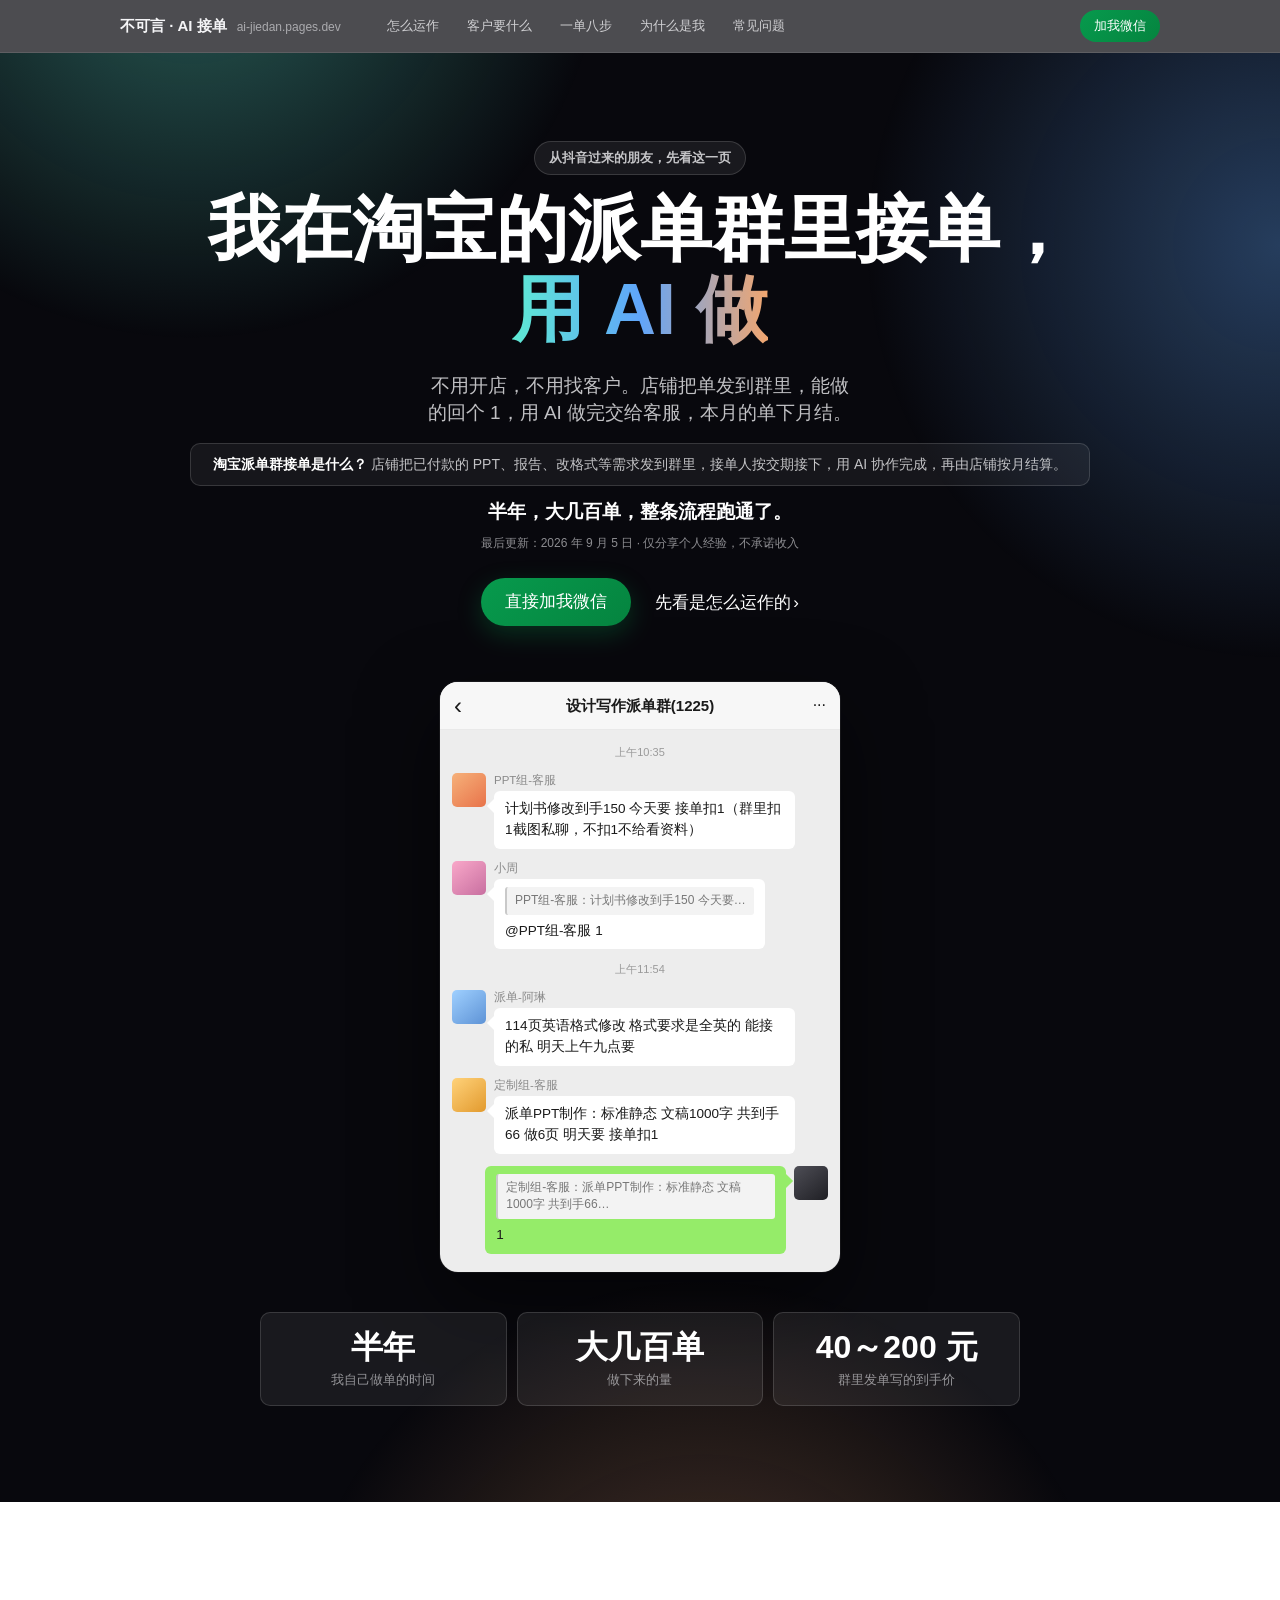
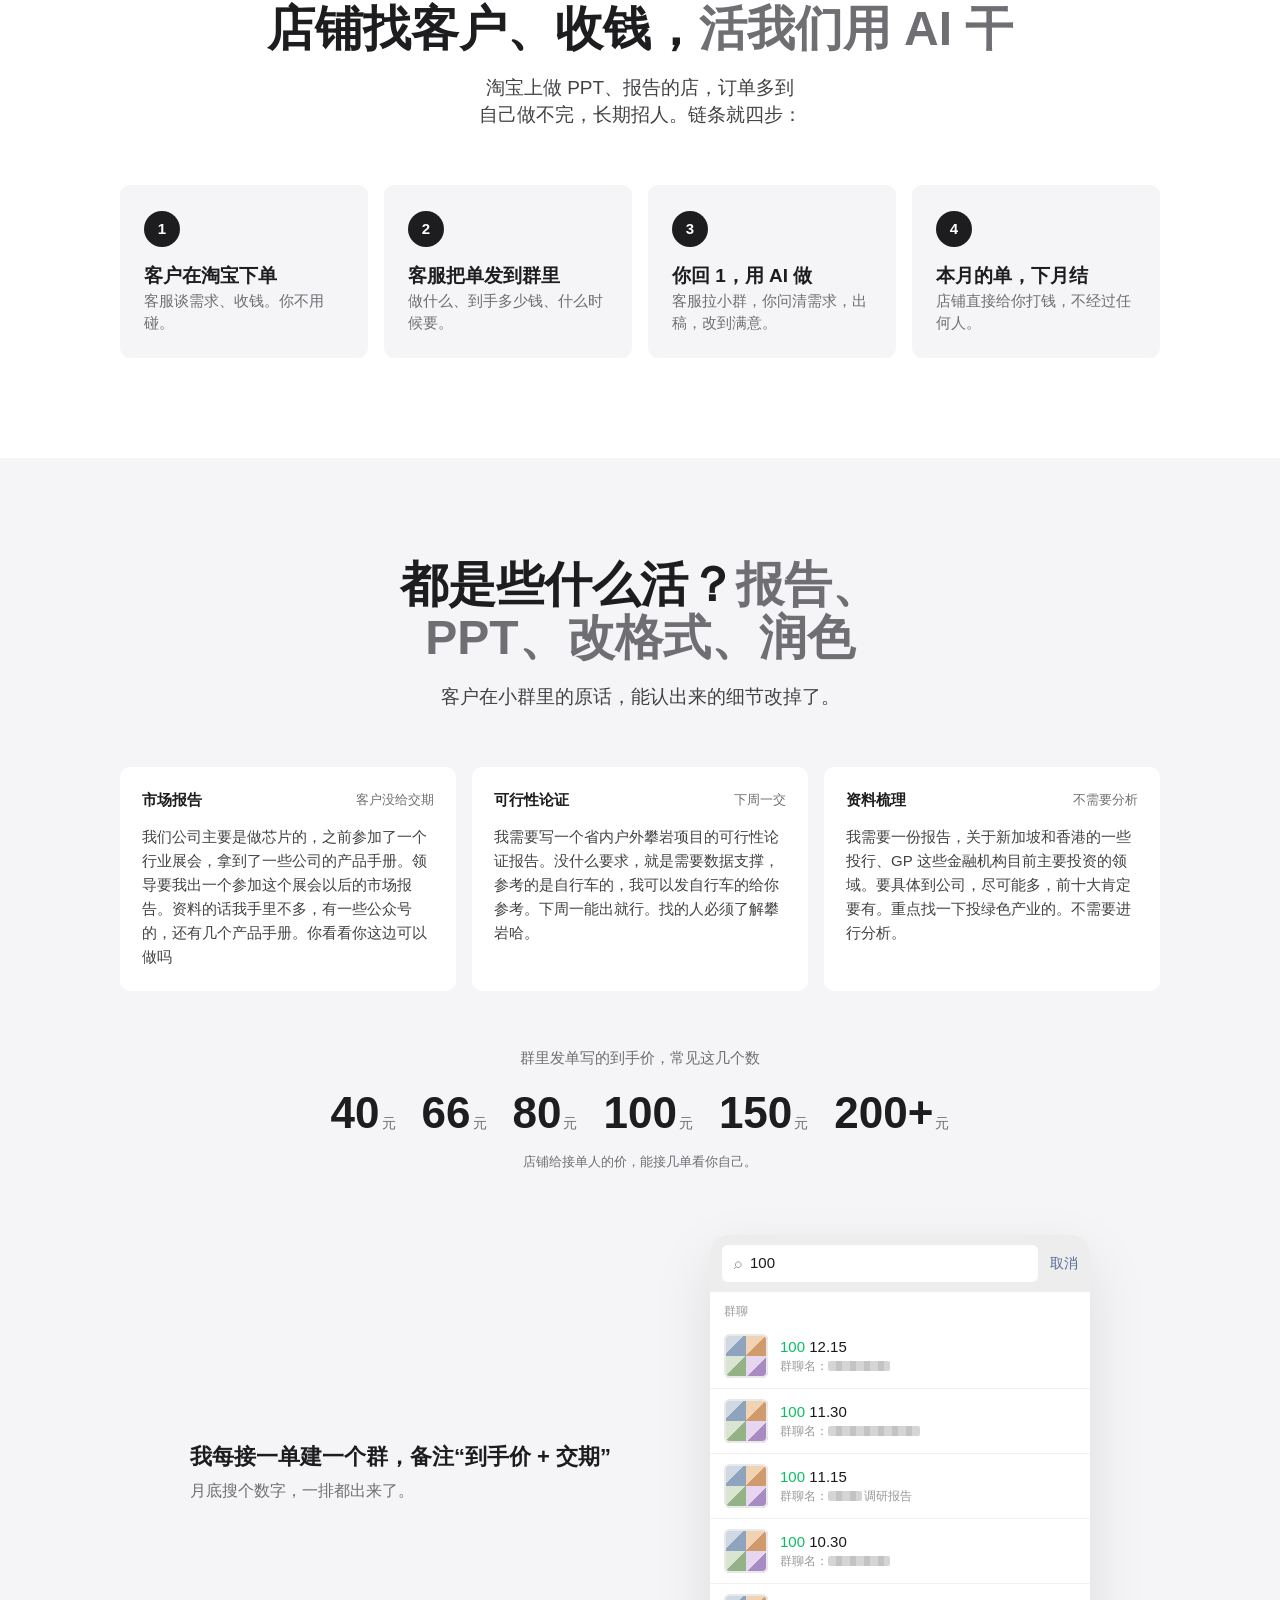
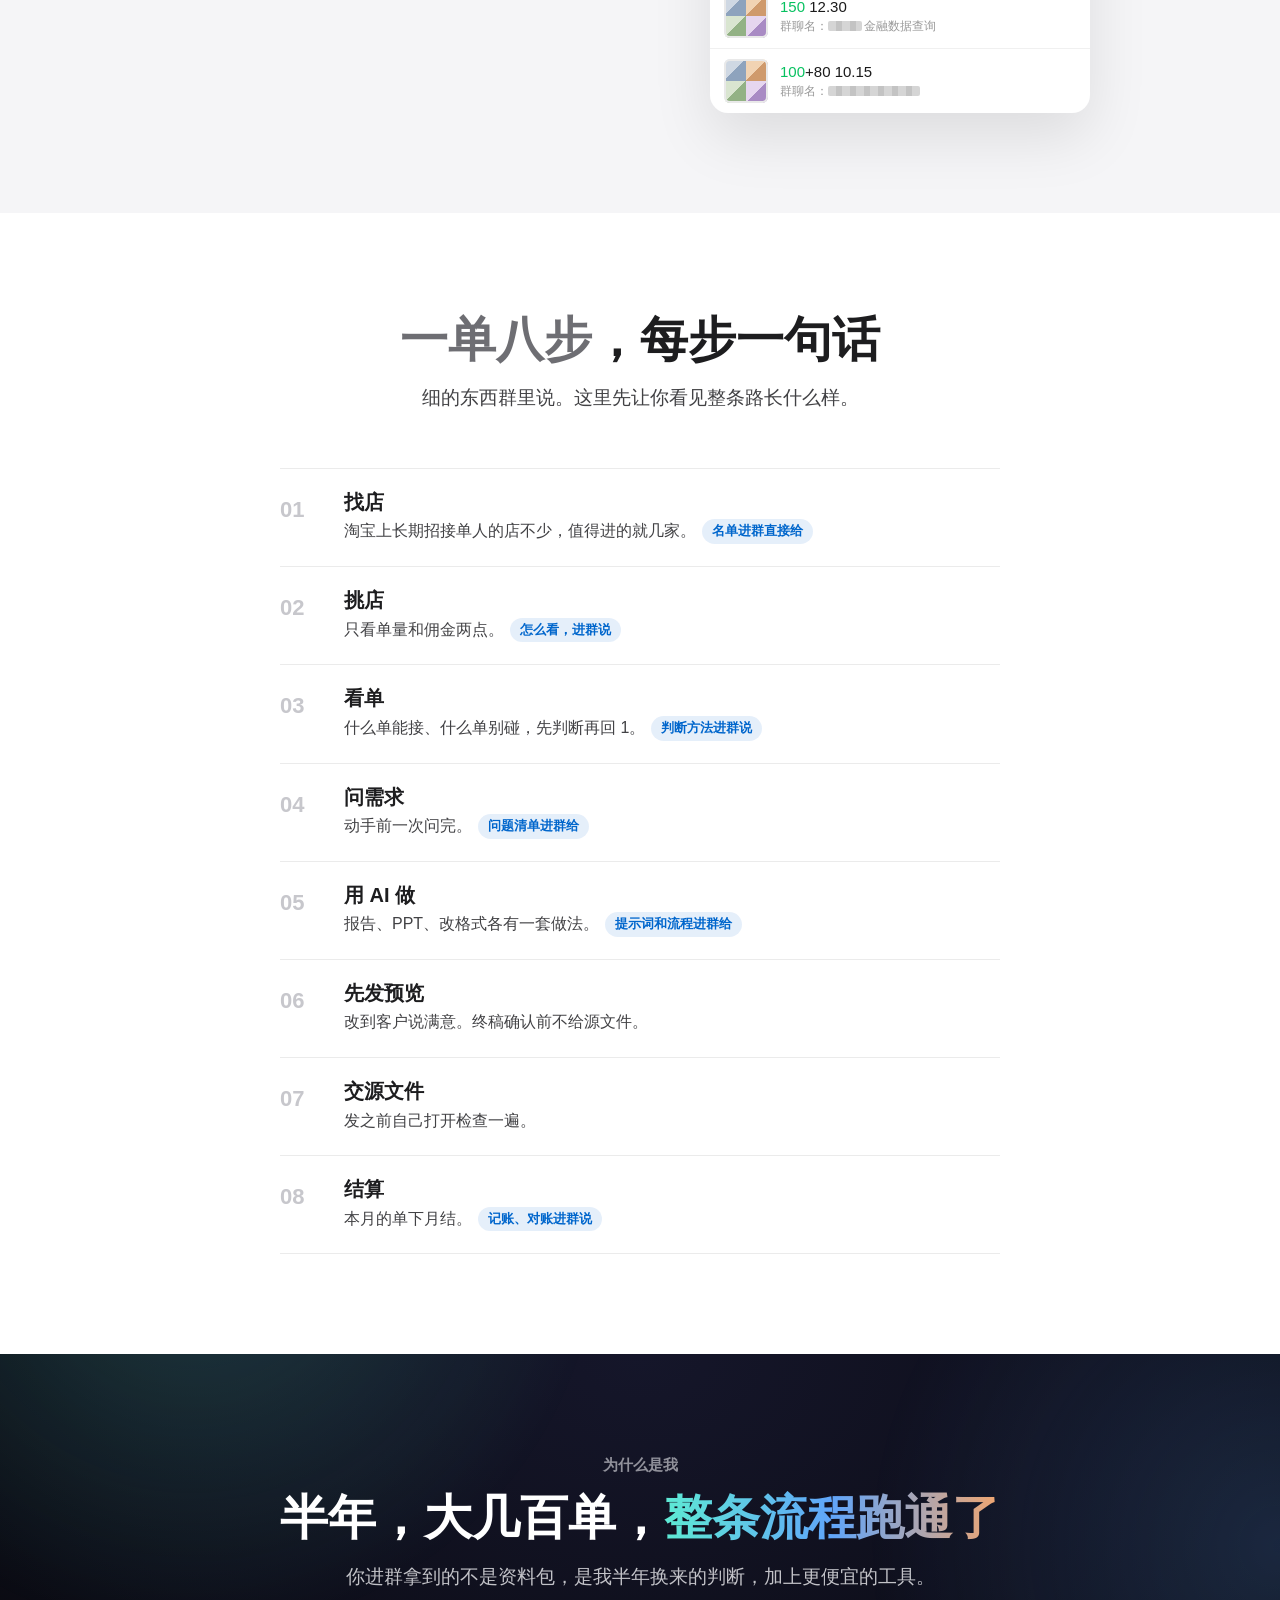
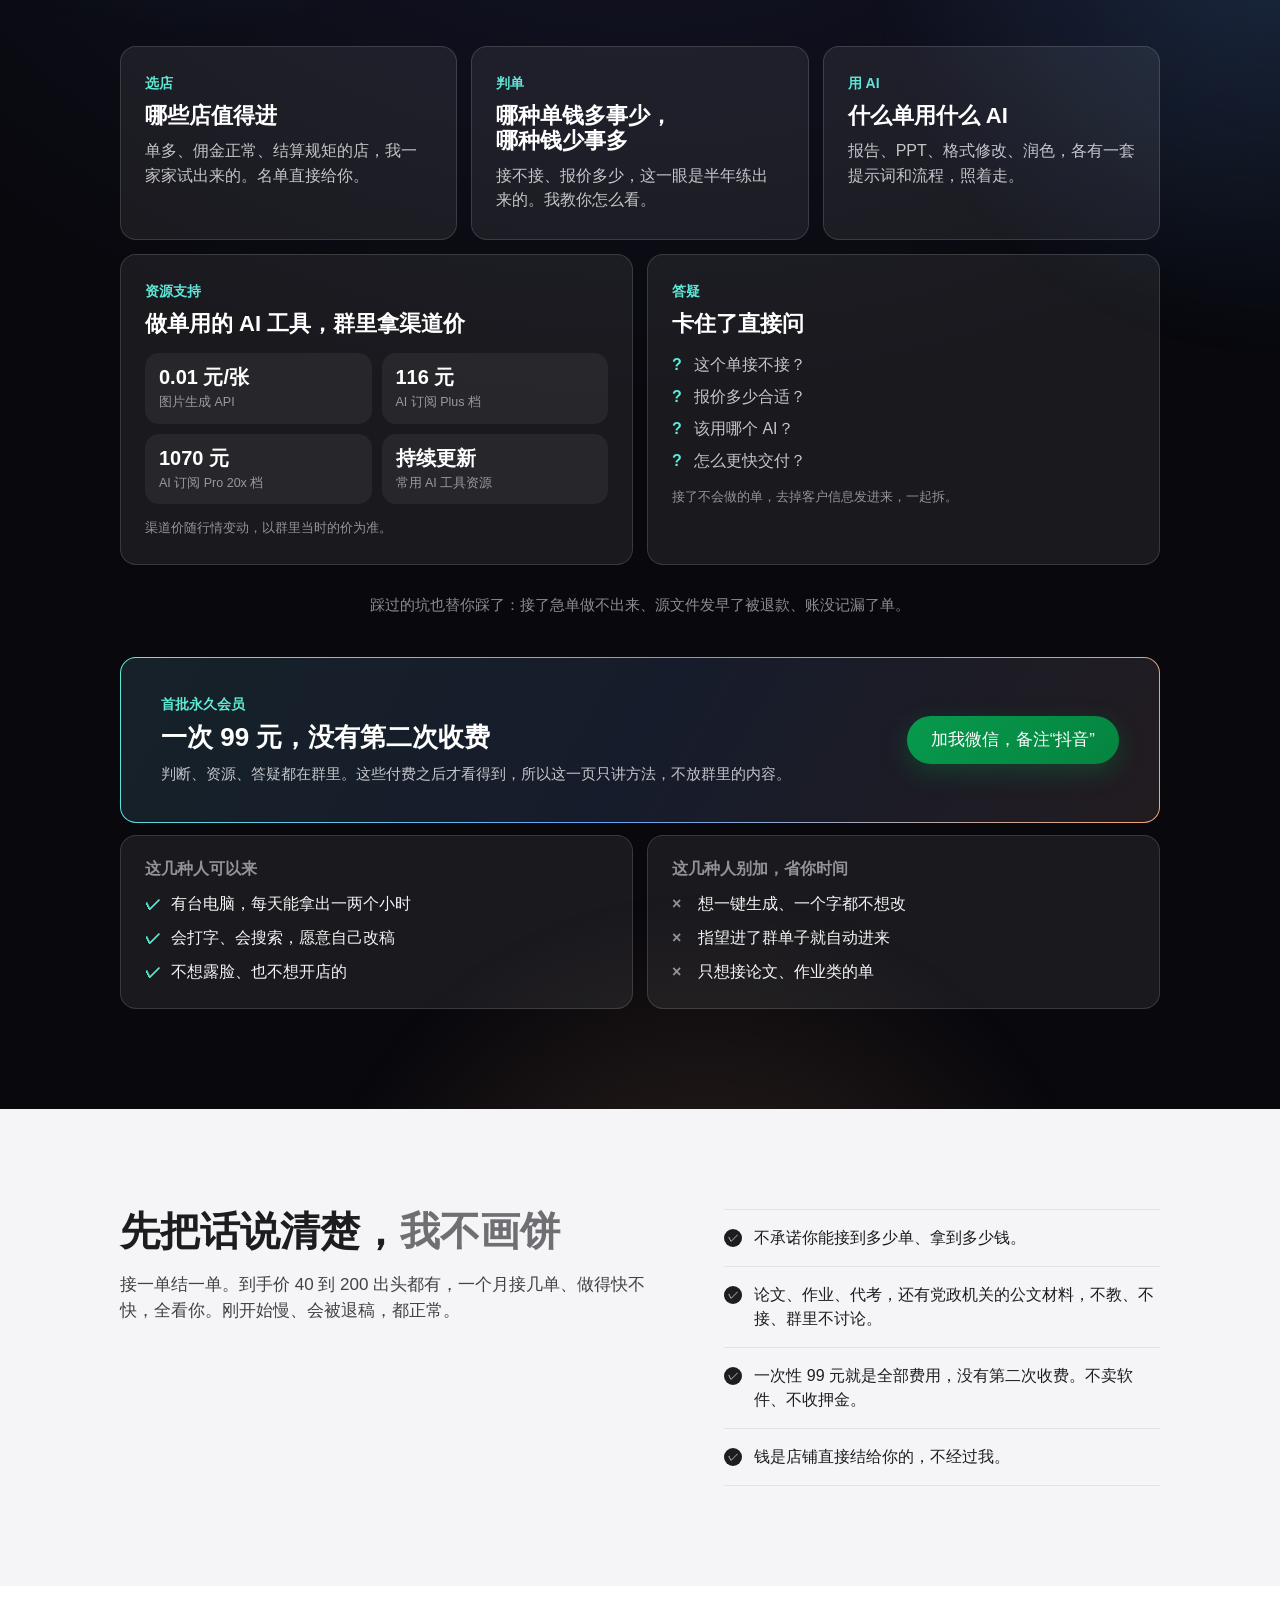
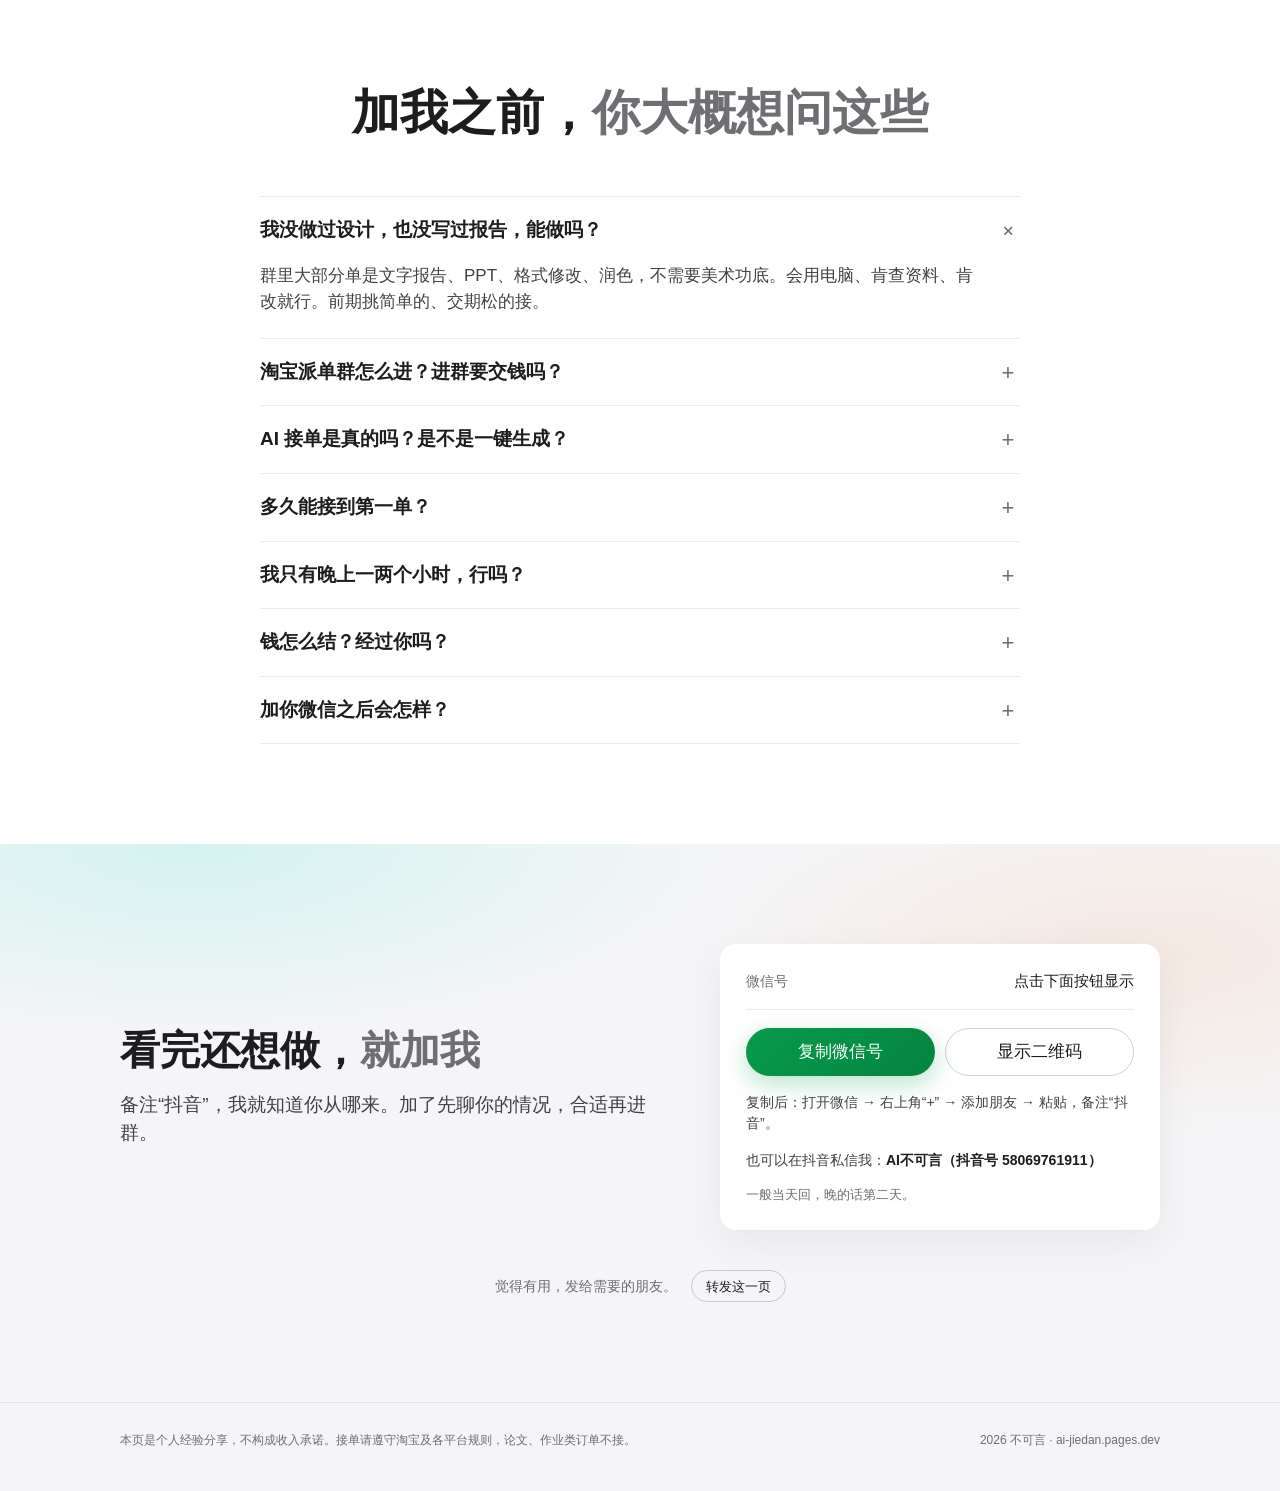
==== commit 6a8f2913: "优化 AI 接单页面 UI 与 SEO" ====
--- a/index.html
+++ b/index.html
@@ -9,16 +9,16 @@
     />
     <meta name="referrer" content="no-referrer" />
     <meta name="format-detection" content="telephone=no" />
-    <meta name="theme-color" content="#ffffff" />
+    <meta name="theme-color" content="#08080d" />
     <title>用 AI 在淘宝派单群接单怎么做？找店、进群、做单、结算八步｜不可言</title>
     <meta
       name="description"
       content="淘宝上做 PPT、报告的店铺长期招人，进他们的派单群，看到能做的单就接，用 AI 做完交给客服，本月单下月结。不可言做了半年、大几百单，把找店、进群、挑单、做单、结算的整条流程讲清楚，附派单群里真实的到手价。"
     />
-    <meta name="keywords" content="AI 接单, 淘宝派单群, PPT 接单, 写报告接单, 用 AI 做单, 接单流程, 不可言" />
     <meta name="author" content="不可言" />
     <meta name="robots" content="index, follow, max-image-preview:large" />
     <link rel="canonical" href="https://ai-jiedan.pages.dev/" />
+    <link rel="alternate" type="text/plain" href="llms.txt" title="AI 阅读摘要" />
     <link rel="icon" href="favicon.svg" type="image/svg+xml" />
     <link rel="apple-touch-icon" href="assets/apple-touch-icon.png" />
 
@@ -32,13 +32,18 @@
       content="不用开店、不用找客户。进淘宝店铺的派单群，看到能做的单就接，用 AI 做完交给客服，本月单下月结。做了半年、大几百单，一单八步讲清楚。"
     />
     <meta property="og:image" content="https://ai-jiedan.pages.dev/assets/og-image.png" />
+    <meta property="og:image:type" content="image/png" />
+    <meta property="og:image:secure_url" content="https://ai-jiedan.pages.dev/assets/og-image.png" />
     <meta property="og:image:width" content="1200" />
     <meta property="og:image:height" content="630" />
     <meta property="og:image:alt" content="我在淘宝的派单群里接单，用 AI 做" />
+    <meta property="article:published_time" content="2026-09-05" />
+    <meta property="article:modified_time" content="2026-09-05" />
     <meta name="twitter:card" content="summary_large_image" />
     <meta name="twitter:title" content="我在淘宝的派单群里接单，用 AI 做｜不可言" />
     <meta name="twitter:description" content="进淘宝店铺的派单群，看到能做的单就接，用 AI 做完交给客服，本月单下月结。一单八步讲清楚。" />
     <meta name="twitter:image" content="https://ai-jiedan.pages.dev/assets/og-image.png" />
+    <meta name="twitter:url" content="https://ai-jiedan.pages.dev/" />
 
     <link rel="stylesheet" href="styles.css" />
 
@@ -72,6 +77,27 @@
             "about": { "@id": "https://ai-jiedan.pages.dev/#person" },
             "author": { "@id": "https://ai-jiedan.pages.dev/#person" },
             "primaryImageOfPage": "https://ai-jiedan.pages.dev/assets/og-image.png",
+            "mainEntity": { "@id": "https://ai-jiedan.pages.dev/#article" },
+            "datePublished": "2026-09-05",
+            "dateModified": "2026-09-05"
+          },
+          {
+            "@type": "Article",
+            "@id": "https://ai-jiedan.pages.dev/#article",
+            "headline": "用 AI 在淘宝派单群接单怎么做？找店、进群、做单、结算八步",
+            "description": "一份来自真实做单经验的淘宝派单群接单指南，讲清楚适合接什么单、如何用 AI 协作、如何交付和对账。",
+            "inLanguage": "zh-CN",
+            "mainEntityOfPage": { "@id": "https://ai-jiedan.pages.dev/#webpage" },
+            "author": { "@id": "https://ai-jiedan.pages.dev/#person" },
+            "publisher": { "@id": "https://ai-jiedan.pages.dev/#person" },
+            "image": {
+              "@type": "ImageObject",
+              "url": "https://ai-jiedan.pages.dev/assets/og-image.png",
+              "width": 1200,
+              "height": 630
+            },
+            "articleSection": ["AI 接单", "淘宝派单群", "PPT 接单"],
+            "keywords": "淘宝派单群怎么进, AI 接单是真的吗, PPT 接单, 写报告接单",
             "datePublished": "2026-09-05",
             "dateModified": "2026-09-05"
           },
@@ -98,7 +124,8 @@
             "inLanguage": "zh-CN",
             "mainEntity": [
               { "@type": "Question", "name": "没做过设计、没写过报告，能在淘宝派单群接单吗？", "acceptedAnswer": { "@type": "Answer", "text": "群里大部分单是文字报告、PPT、格式修改、润色，不需要美术功底。会用电脑、肯查资料、肯改就行。" } },
-              { "@type": "Question", "name": "进不可言的群要交钱吗？", "acceptedAnswer": { "@type": "Answer", "text": "要，一次性 99 元，没有第二次收费。加微信、先聊不要钱。不卖软件、不收押金、不收培训费。" } },
+              { "@type": "Question", "name": "淘宝派单群怎么进？进群要交钱吗？", "acceptedAnswer": { "@type": "Answer", "text": "要，一次性 99 元，没有第二次收费。加微信、先聊不要钱。不卖软件、不收押金、不收培训费。" } },
+              { "@type": "Question", "name": "AI 接单是真的吗？是不是一键生成？", "acceptedAnswer": { "@type": "Answer", "text": "是真的有人用 AI 提高报告、PPT 和格式修改的效率，但不是一键生成。资料要自己核对，内容要按客户反馈修改，交付前也要人工检查。" } },
               { "@type": "Question", "name": "多久能接到第一单？", "acceptedAnswer": { "@type": "Answer", "text": "店铺通过得快的话，当天就能进派单群看单。第一单什么时候来，看群里有没有合适的、你敢不敢回那个 1，时间说不准。" } },
               { "@type": "Question", "name": "每天只有晚上一两个小时，能接单吗？", "acceptedAnswer": { "@type": "Answer", "text": "行，挑单只看交期：今天要、明早要的放过，接周五要、下周一交这种。" } },
               { "@type": "Question", "name": "接单的钱怎么结？经过不可言吗？", "acceptedAnswer": { "@type": "Answer", "text": "不经过。店铺直接结给接单人，本月的单下月结。" } },
@@ -115,7 +142,7 @@
 
     <header class="top" id="top">
       <div class="wrap top-row">
-        <a class="brand" href="#top">不可言 · AI 接单</a>
+        <a class="brand" href="#top">不可言 · AI 接单 <span class="brand-url">ai-jiedan.pages.dev</span></a>
 
         <nav class="nav" id="nav" aria-label="页面导航">
           <a href="#how">怎么运作</a>
@@ -136,11 +163,14 @@
     <main id="main">
       <!-- 首屏 -->
       <section class="hero" id="hero">
+        <div class="aurora" aria-hidden="true"><i></i><i></i><i></i></div>
         <div class="wrap hero-inner">
           <p class="eyebrow">从抖音过来的朋友，先看这一页</p>
           <h1>我在淘宝的派单群里接单，<br /><em>用 AI 做</em></h1>
           <p class="hero-sub">不用开店，不用找客户。店铺把单发到群里，能做的回个 1，用 AI 做完交给客服，本月的单下月结。</p>
+          <p class="hero-definition"><strong>淘宝派单群接单是什么？</strong> 店铺把已付款的 PPT、报告、改格式等需求发到群里，接单人按交期接下，用 AI 协作完成，再由店铺按月结算。</p>
           <p class="hero-cred">半年，大几百单，整条流程跑通了。</p>
+          <p class="updated"><time datetime="2026-09-05">最后更新：2026 年 9 月 5 日</time> · 仅分享个人经验，不承诺收入</p>
           <div class="hero-actions">
             <a class="btn btn--wx" href="#contact">直接加我微信</a>
             <a class="link" href="#how">先看是怎么运作的 <span aria-hidden="true">›</span></a>
@@ -289,12 +319,13 @@
       </section>
 
       <!-- 04 为什么是我 -->
-      <section class="sec sec--alt" id="why">
+      <section class="sec sec--dark" id="why">
+        <div class="aurora aurora--dim" aria-hidden="true"><i></i><i></i><i></i></div>
         <div class="wrap">
           <div class="sec-head">
             <p class="eyebrow">为什么是我</p>
             <h2>半年，大几百单，<em>整条流程跑通了</em></h2>
-            <p class="sub">你进群拿到的不是资料包，是我半年换来的判断。</p>
+            <p class="sub">你进群拿到的不是资料包，是我半年换来的判断，加上更便宜的工具。</p>
           </div>
 
           <div class="bento">
@@ -305,13 +336,35 @@
             </article>
             <article class="bento-card">
               <p class="bento-k">判单</p>
-              <h3>哪种单接了亏，哪种看着难其实好做</h3>
-              <p>这一眼是半年练出来的。我教你怎么看。</p>
+              <h3>哪种单钱多事少，哪种钱少事多</h3>
+              <p>接不接、报价多少，这一眼是半年练出来的。我教你怎么看。</p>
             </article>
             <article class="bento-card">
               <p class="bento-k">用 AI</p>
-              <h3>不同的单，不同做法</h3>
+              <h3>什么单用什么 AI</h3>
               <p>报告、PPT、格式修改、润色，各有一套提示词和流程，照着走。</p>
+            </article>
+            <article class="bento-card bento-card--wide">
+              <p class="bento-k">资源支持</p>
+              <h3>做单用的 AI 工具，群里拿渠道价</h3>
+              <ul class="res">
+                <li><b>0.01 元/张</b><span>图片生成 API</span></li>
+                <li><b>116 元</b><span>AI 订阅 Plus 档</span></li>
+                <li><b>1070 元</b><span>AI 订阅 Pro 20x 档</span></li>
+                <li><b>持续更新</b><span>常用 AI 工具资源</span></li>
+              </ul>
+              <p class="res-note">渠道价随行情变动，以群里当时的价为准。</p>
+            </article>
+            <article class="bento-card bento-card--wide">
+              <p class="bento-k">答疑</p>
+              <h3>卡住了直接问</h3>
+              <ul class="qa">
+                <li>这个单接不接？</li>
+                <li>报价多少合适？</li>
+                <li>该用哪个 AI？</li>
+                <li>怎么更快交付？</li>
+              </ul>
+              <p class="res-note">接了不会做的单，去掉客户信息发进来，一起拆。</p>
             </article>
           </div>
 
@@ -319,8 +372,9 @@
 
           <div class="offer">
             <div class="offer-text">
+              <p class="offer-k">首批永久会员</p>
               <h3>一次 99 元，没有第二次收费</h3>
-              <p>进群就是拿上面这三样，外加：接了不会做的单发进来一起拆，结算怎么对账、漏算了怎么开口。这些付费之后才看得到，所以这一页只讲方法，不放群里的内容。</p>
+              <p>判断、资源、答疑都在群里。这些付费之后才看得到，所以这一页只讲方法，不放群里的内容。</p>
             </div>
             <a class="btn btn--wx" href="#contact">加我微信，备注“抖音”</a>
           </div>
@@ -347,7 +401,7 @@
       </section>
 
       <!-- 05 几句实话 -->
-      <section class="sec sec--dark" id="honest">
+      <section class="sec sec--alt" id="honest">
         <div class="wrap honest-grid">
           <div>
             <h2>先把话说清楚，<em>我不画饼</em></h2>
@@ -366,16 +420,20 @@
       <section class="sec" id="faq">
         <div class="wrap faq-wrap">
           <div class="sec-head">
-            <h2>加我之前，<em>你大概想问这些</em></h2>
-          </div>
-          <div class="faq">
+            <h2 id="faq-title">加我之前，<em>你大概想问这些</em></h2>
+          </div>
+          <div class="faq" aria-labelledby="faq-title">
             <details open>
               <summary>我没做过设计，也没写过报告，能做吗？</summary>
               <p>群里大部分单是文字报告、PPT、格式修改、润色，不需要美术功底。会用电脑、肯查资料、肯改就行。前期挑简单的、交期松的接。</p>
             </details>
             <details>
-              <summary>进你的群要交钱吗？</summary>
+              <summary>淘宝派单群怎么进？进群要交钱吗？</summary>
               <p>要，一次性 99 元，没有第二次收费。加我、先聊，不要钱；觉得不合适，不进就是。群里派单的到手价上面都列了，这 99 元值不值，你对着算。</p>
+            </details>
+            <details>
+              <summary>AI 接单是真的吗？是不是一键生成？</summary>
+              <p>是真的有人用 AI 提高报告、PPT 和格式修改的效率，但不是一键生成。资料要自己核对，内容要按客户反馈修改，交付前也要人工检查。</p>
             </details>
             <details>
               <summary>多久能接到第一单？</summary>
@@ -421,7 +479,13 @@
             <p class="card-alt" id="wx-howto" hidden>复制后：打开微信 → 右上角“+” → 添加朋友 → 粘贴，备注“抖音”。</p>
             <p class="card-alt" id="dy-line" hidden>也可以在抖音私信我：<b id="dy-id"></b></p>
             <p class="card-foot">一般当天回，晚的话第二天。</p>
-          </div>
+            <noscript><p class="noscript-note">请在抖音私信“AI不可言”（抖音号 58069761911），备注“抖音”。</p></noscript>
+          </div>
+        </div>
+
+        <div class="wrap share-row">
+          <p>觉得有用，发给需要的朋友。</p>
+          <button class="btn btn--line btn--sm" type="button" id="share">转发这一页</button>
         </div>
       </section>
     </main>
@@ -429,7 +493,7 @@
     <footer class="foot">
       <div class="wrap foot-row">
         <p class="foot-note">本页是个人经验分享，不构成收入承诺。接单请遵守淘宝及各平台规则，论文、作业类订单不接。</p>
-        <p class="foot-copy"><span id="year">2026</span> 不可言</p>
+        <p class="foot-copy"><span id="year">2026</span> 不可言 · ai-jiedan.pages.dev</p>
       </div>
     </footer>
 
--- a/styles.css
+++ b/styles.css
@@ -1,7 +1,8 @@
 /*
   不可言 · AI 接单 介绍页
   纯静态、无依赖。手机优先，桌面端在 720px / 1000px 两个断点展开。
-  视觉：白 / 浅灰两种底色交替，黑字 + 灰字两色标题，大圆角卡片，胶囊按钮。微信绿只用于「加微信」。
+  视觉：首屏和「为什么是我」两节是深色 + 极光渐变（纯 CSS 径向渐变，不用 filter:blur，手机不卡）；
+  其余白 / 浅灰交替。黑字 + 灰字两色标题，大圆角卡片，胶囊按钮。微信绿只用于「加微信」。
 */
 
 :root {
@@ -14,11 +15,17 @@
   --blue: #0066cc;
   --wx: #05843f;
   --wx-deep: #046c33;
-  --dark: #000000;
+  --dark: #08080d;
   --on-dark: #f5f5f7;
-  --on-dark-muted: #a1a1a6;
-  --radius: 28px;
-  --radius-sm: 18px;
+  --on-dark-2: rgba(245, 245, 247, 0.78);
+  --on-dark-muted: rgba(245, 245, 247, 0.56);
+  --glass: rgba(255, 255, 255, 0.07);
+  --glass-line: rgba(255, 255, 255, 0.14);
+  --c1: #5eead4;
+  --c2: #60a5fa;
+  --c3: #f2a66f;
+  --radius: 16px;
+  --radius-sm: 10px;
   --wrap: 1040px;
   --sans: -apple-system, BlinkMacSystemFont, "SF Pro SC", "SF Pro Text", "PingFang SC", "Helvetica Neue", "Microsoft YaHei", "Noto Sans CJK SC", sans-serif;
   --shadow: 0 24px 60px rgba(0, 0, 0, 0.1);
@@ -104,7 +111,7 @@
 h3 {
   font-weight: 700;
   line-height: 1.12;
-  letter-spacing: -0.015em;
+  letter-spacing: 0;
   text-wrap: balance;
 }
 
@@ -153,6 +160,58 @@
   transform: translateY(0);
 }
 
+/* 极光背景：三个大圆形径向渐变，只动 transform，GPU 合成，不用 filter */
+
+.aurora {
+  position: absolute;
+  inset: 0;
+  overflow: hidden;
+  pointer-events: none;
+}
+
+.aurora i {
+  position: absolute;
+  width: 90vmax;
+  height: 90vmax;
+  border-radius: 50%;
+  will-change: transform;
+  animation: drift 28s ease-in-out infinite alternate;
+}
+
+.aurora i:nth-child(1) {
+  top: -55vmax;
+  left: -30vmax;
+  background: radial-gradient(closest-side, rgba(94, 234, 212, 0.38), rgba(94, 234, 212, 0) 72%);
+}
+
+.aurora i:nth-child(2) {
+  top: -30vmax;
+  right: -45vmax;
+  background: radial-gradient(closest-side, rgba(96, 165, 250, 0.34), rgba(96, 165, 250, 0) 72%);
+  animation-duration: 34s;
+  animation-direction: alternate-reverse;
+}
+
+.aurora i:nth-child(3) {
+  bottom: -60vmax;
+  left: 10vmax;
+  background: radial-gradient(closest-side, rgba(242, 166, 111, 0.3), rgba(242, 166, 111, 0) 72%);
+  animation-duration: 40s;
+}
+
+.aurora--dim i {
+  opacity: 0.55;
+}
+
+@keyframes drift {
+  from {
+    transform: translate3d(0, 0, 0) scale(1);
+  }
+  to {
+    transform: translate3d(8vmax, 6vmax, 0) scale(1.12);
+  }
+}
+
 /* 按钮 */
 
 .btn {
@@ -167,7 +226,7 @@
   font-weight: 500;
   line-height: 1.2;
   white-space: nowrap;
-  transition: background 160ms ease, color 160ms ease, transform 160ms ease, border-color 160ms ease;
+  transition: background 160ms ease, color 160ms ease, transform 160ms ease, border-color 160ms ease, box-shadow 160ms ease;
 }
 
 .btn:active {
@@ -180,12 +239,13 @@
 }
 
 .btn--wx {
-  background: var(--wx);
+  background: linear-gradient(135deg, #079a4d, var(--wx));
   color: #fff;
+  box-shadow: 0 8px 24px rgba(7, 154, 77, 0.28);
 }
 
 .btn--wx:hover {
-  background: var(--wx-deep);
+  background: linear-gradient(135deg, #068a45, var(--wx-deep));
 }
 
 .btn--line {
@@ -201,6 +261,7 @@
   min-height: 32px;
   padding: 0 14px;
   font-size: 13px;
+  box-shadow: none;
 }
 
 .btn--block {
@@ -226,8 +287,9 @@
   position: sticky;
   top: 0;
   z-index: 50;
-  background: rgba(255, 255, 255, 0.72);
-  border-bottom: 1px solid var(--line);
+  background: rgba(8, 8, 13, 0.72);
+  color: var(--on-dark);
+  border-bottom: 1px solid rgba(255, 255, 255, 0.1);
   backdrop-filter: saturate(180%) blur(20px);
   -webkit-backdrop-filter: saturate(180%) blur(20px);
 }
@@ -240,9 +302,19 @@
 }
 
 .brand {
+  display: inline-flex;
+  align-items: baseline;
+  gap: 10px;
   font-size: 15px;
   font-weight: 600;
   white-space: nowrap;
+}
+
+.brand-url {
+  display: none;
+  color: var(--on-dark-muted);
+  font-size: 12px;
+  font-weight: 500;
 }
 
 .nav {
@@ -266,7 +338,7 @@
   height: 1.5px;
   margin: 3px 0;
   border-radius: 2px;
-  background: var(--ink);
+  background: currentColor;
   transition: transform 160ms ease;
 }
 
@@ -286,15 +358,16 @@
   left: 0;
   display: grid;
   padding: 10px 20px 18px;
-  background: rgba(255, 255, 255, 0.96);
-  border-bottom: 1px solid var(--line);
+  background: rgba(8, 8, 13, 0.94);
+  color: var(--on-dark);
+  border-bottom: 1px solid rgba(255, 255, 255, 0.1);
   backdrop-filter: saturate(180%) blur(20px);
   -webkit-backdrop-filter: saturate(180%) blur(20px);
 }
 
 .nav.is-open a {
   padding: 14px 0;
-  border-bottom: 1px solid var(--line);
+  border-bottom: 1px solid rgba(255, 255, 255, 0.1);
   font-size: 17px;
 }
 
@@ -305,7 +378,8 @@
 /* 通用 */
 
 .sec {
-  padding: 72px 0;
+  position: relative;
+  padding: 64px 0;
 }
 
 .sec--alt {
@@ -313,8 +387,13 @@
 }
 
 .sec--dark {
-  background: var(--dark);
+  background: radial-gradient(120% 80% at 50% 0%, #15162a 0%, var(--dark) 60%);
   color: var(--on-dark);
+  overflow: hidden;
+}
+
+.sec--dark .wrap {
+  position: relative;
 }
 
 .sec-head {
@@ -324,18 +403,12 @@
 }
 
 .sec h2 {
-  font-size: clamp(30px, 6.4vw, 48px);
+  font-size: 36px;
 }
 
 .honest-grid h2,
 .contact-grid h2 {
-  font-size: clamp(28px, 5.6vw, 40px);
-}
-
-.hero-cred,
-.sub,
-.hero-sub {
-  text-wrap: balance;
+  font-size: 32px;
 }
 
 .sec--dark h2 {
@@ -343,7 +416,10 @@
 }
 
 .sec--dark h2 em {
-  color: var(--on-dark-muted);
+  background: linear-gradient(90deg, var(--c1), var(--c2), var(--c3));
+  -webkit-background-clip: text;
+  background-clip: text;
+  color: transparent;
 }
 
 .sub {
@@ -354,6 +430,16 @@
   line-height: 1.45;
 }
 
+.sec--dark .sub {
+  color: var(--on-dark-2);
+}
+
+.hero-cred,
+.sub,
+.hero-sub {
+  text-wrap: balance;
+}
+
 .eyebrow {
   margin-bottom: 14px;
   color: var(--muted);
@@ -361,34 +447,85 @@
   font-weight: 600;
 }
 
+.sec--dark .eyebrow {
+  color: var(--on-dark-muted);
+}
+
 /* 首屏 */
 
 .hero {
-  padding: 56px 0 64px;
+  position: relative;
+  overflow: hidden;
+  padding: 48px 0 56px;
+  background: var(--dark);
+  color: var(--on-dark);
   text-align: center;
 }
 
 .hero-inner {
+  position: relative;
   max-width: 900px;
 }
 
+.hero .eyebrow {
+  display: inline-block;
+  padding: 6px 14px;
+  border: 1px solid var(--glass-line);
+  border-radius: 999px;
+  background: var(--glass);
+  color: var(--on-dark-2);
+  font-size: 13px;
+}
+
 .hero h1 {
-  font-size: clamp(36px, 9vw, 72px);
-  letter-spacing: -0.02em;
+  color: #fff;
+  font-size: 38px;
+}
+
+.hero h1 em {
+  background: linear-gradient(90deg, var(--c1), var(--c2), var(--c3));
+  -webkit-background-clip: text;
+  background-clip: text;
+  color: transparent;
 }
 
 .hero-sub {
   max-width: 620px;
   margin: 22px auto 0;
-  color: var(--ink-2);
+  color: var(--on-dark-2);
   font-size: 19px;
   line-height: 1.45;
 }
 
+.hero-definition {
+  max-width: 680px;
+  margin: 16px auto 0;
+  padding: 10px 14px;
+  border: 1px solid rgba(255, 255, 255, 0.14);
+  border-radius: var(--radius-sm);
+  background: rgba(255, 255, 255, 0.06);
+  color: var(--on-dark-2);
+  font-size: 14px;
+  line-height: 1.5;
+  text-align: left;
+}
+
+.hero-definition strong {
+  color: #fff;
+  font-weight: 650;
+}
+
 .hero-cred {
   margin-top: 12px;
+  color: #fff;
   font-size: 19px;
   font-weight: 600;
+}
+
+.updated {
+  margin-top: 8px;
+  color: var(--on-dark-muted);
+  font-size: 12px;
 }
 
 .hero-actions {
@@ -400,31 +537,44 @@
   margin-top: 26px;
 }
 
+.hero .link {
+  color: #fff;
+}
+
 .hero .wx {
-  margin: 48px auto 0;
+  margin: 36px auto 0;
+  box-shadow: 0 30px 80px rgba(0, 0, 0, 0.55), 0 0 0 1px rgba(255, 255, 255, 0.08);
 }
 
 .stats {
   display: grid;
   grid-template-columns: repeat(3, minmax(0, 1fr));
-  gap: 12px;
+  gap: 10px;
   max-width: 760px;
-  margin: 44px auto 0;
+  margin: 40px auto 0;
+}
+
+.stats li {
+  padding: 16px 10px;
+  border: 1px solid var(--glass-line);
+  border-radius: var(--radius-sm);
+  background: var(--glass);
 }
 
 .stats strong {
   display: block;
-  font-size: clamp(22px, 5.6vw, 34px);
+  color: #fff;
+  font-size: 24px;
   font-weight: 700;
-  letter-spacing: -0.02em;
+  letter-spacing: 0;
   line-height: 1.15;
 }
 
 .stats span {
   display: block;
   margin-top: 6px;
-  color: var(--muted);
-  font-size: 13px;
+  color: var(--on-dark-muted);
+  font-size: 12.5px;
   line-height: 1.4;
 }
 
@@ -434,7 +584,7 @@
   width: 100%;
   max-width: 400px;
   overflow: hidden;
-  border-radius: 32px;
+  border-radius: 18px;
   background: #ededed;
   box-shadow: var(--shadow);
   font-size: 13.5px;
@@ -470,7 +620,7 @@
 
 .wx-more {
   font-size: 16px;
-  letter-spacing: -1px;
+  letter-spacing: 0;
   text-align: right;
 }
 
@@ -657,9 +807,9 @@
 }
 
 .prices-row li {
-  font-size: clamp(30px, 7vw, 44px);
+  font-size: 36px;
   font-weight: 700;
-  letter-spacing: -0.03em;
+  letter-spacing: 0;
   font-variant-numeric: tabular-nums;
 }
 
@@ -704,7 +854,7 @@
   max-width: 380px;
   margin: 0 auto;
   overflow: hidden;
-  border-radius: 28px;
+  border-radius: 18px;
   background: #fff;
   box-shadow: var(--shadow);
   color: #1a1a1a;
@@ -826,7 +976,7 @@
   color: #c7c7cc;
   font-size: 22px;
   font-weight: 700;
-  letter-spacing: -0.02em;
+  letter-spacing: 0;
   font-variant-numeric: tabular-nums;
 }
 
@@ -855,41 +1005,106 @@
   white-space: nowrap;
 }
 
-/* 04 为什么是我 */
+/* 04 为什么是我（深色 + 玻璃卡片） */
 
 .bento {
   display: grid;
-  gap: 14px;
+  gap: 12px;
 }
 
 .bento-card {
-  padding: 28px 26px;
+  padding: 26px 24px;
+  border: 1px solid var(--glass-line);
   border-radius: var(--radius);
-  background: #fff;
+  background: var(--glass);
 }
 
 .bento-k {
   margin-bottom: 10px;
-  color: var(--blue);
+  background: linear-gradient(90deg, var(--c1), var(--c2));
+  -webkit-background-clip: text;
+  background-clip: text;
+  color: transparent;
   font-size: 14px;
-  font-weight: 600;
+  font-weight: 700;
 }
 
 .bento-card h3 {
+  color: #fff;
   font-size: 22px;
 }
 
-.bento-card p:last-child {
+.bento-card > p:not(.bento-k):not(.res-note) {
   margin-top: 10px;
-  color: var(--ink-2);
+  color: var(--on-dark-2);
   font-size: 16px;
   line-height: 1.55;
+}
+
+.res {
+  display: grid;
+  grid-template-columns: repeat(2, minmax(0, 1fr));
+  gap: 10px;
+  margin-top: 16px;
+}
+
+.res li {
+  padding: 12px 14px;
+  border-radius: 14px;
+  background: rgba(255, 255, 255, 0.06);
+}
+
+.res b {
+  display: block;
+  color: #fff;
+  font-size: 20px;
+  font-weight: 700;
+  letter-spacing: 0;
+  line-height: 1.2;
+  font-variant-numeric: tabular-nums;
+}
+
+.res span {
+  display: block;
+  margin-top: 4px;
+  color: var(--on-dark-muted);
+  font-size: 12.5px;
+}
+
+.qa {
+  display: grid;
+  gap: 8px;
+  margin-top: 16px;
+}
+
+.qa li {
+  position: relative;
+  padding-left: 22px;
+  color: var(--on-dark-2);
+  font-size: 16px;
+  line-height: 1.5;
+}
+
+.qa li::before {
+  position: absolute;
+  top: 0;
+  left: 0;
+  color: var(--c1);
+  font-weight: 700;
+  content: "?";
+}
+
+.res-note {
+  margin-top: 14px;
+  color: var(--on-dark-muted);
+  font-size: 13px;
+  line-height: 1.5;
 }
 
 .pits-line {
   max-width: 720px;
   margin: 28px auto 0;
-  color: var(--muted);
+  color: var(--on-dark-muted);
   font-size: 15px;
   line-height: 1.6;
   text-align: center;
@@ -898,21 +1113,31 @@
 .offer {
   display: grid;
   gap: 20px;
-  margin-top: 44px;
+  margin-top: 40px;
   padding: 30px 26px;
+  border: 1px solid transparent;
   border-radius: var(--radius);
-  background: var(--ink);
+  background:
+    linear-gradient(rgba(16, 16, 26, 0.92), rgba(16, 16, 26, 0.92)) padding-box,
+    linear-gradient(120deg, var(--c1), var(--c2), var(--c3)) border-box;
   color: #fff;
 }
 
+.offer-k {
+  margin-bottom: 8px;
+  color: var(--c1);
+  font-size: 14px;
+  font-weight: 700;
+}
+
 .offer h3 {
-  font-size: 24px;
-  letter-spacing: -0.02em;
-}
-
-.offer p {
+  font-size: 26px;
+  letter-spacing: 0;
+}
+
+.offer-text > p:last-child {
   margin-top: 10px;
-  color: rgba(255, 255, 255, 0.72);
+  color: var(--on-dark-2);
   font-size: 15px;
   line-height: 1.6;
 }
@@ -923,19 +1148,20 @@
 
 .fit {
   display: grid;
-  gap: 14px;
-  margin-top: 14px;
+  gap: 12px;
+  margin-top: 12px;
 }
 
 .fit-col {
-  padding: 24px 26px;
+  padding: 24px;
+  border: 1px solid var(--glass-line);
   border-radius: var(--radius);
-  background: #fff;
+  background: var(--glass);
 }
 
 .fit-col h3 {
-  font-size: 17px;
-  color: var(--muted);
+  color: var(--on-dark-muted);
+  font-size: 16px;
 }
 
 .fit-col ul {
@@ -947,6 +1173,7 @@
 .fit-col li {
   position: relative;
   padding-left: 26px;
+  color: var(--on-dark);
   font-size: 16px;
   line-height: 1.5;
 }
@@ -959,16 +1186,16 @@
 }
 
 .fit-yes li::before {
-  color: var(--wx);
+  color: var(--c1);
   content: "✓";
 }
 
 .fit-no li::before {
-  color: var(--muted);
+  color: var(--on-dark-muted);
   content: "×";
 }
 
-/* 05 实话 */
+/* 05 实话（浅色） */
 
 .honest-grid {
   display: grid;
@@ -977,19 +1204,19 @@
 
 .honest-p {
   margin-top: 18px;
-  color: var(--on-dark-muted);
+  color: var(--ink-2);
   font-size: 17px;
   line-height: 1.55;
 }
 
 .honest-list {
-  border-top: 1px solid rgba(255, 255, 255, 0.16);
+  border-top: 1px solid var(--line);
 }
 
 .honest-list li {
   position: relative;
   padding: 16px 0 16px 30px;
-  border-bottom: 1px solid rgba(255, 255, 255, 0.16);
+  border-bottom: 1px solid var(--line);
   font-size: 16px;
   line-height: 1.5;
 }
@@ -1002,8 +1229,8 @@
   place-items: center;
   width: 18px;
   height: 18px;
-  border: 1px solid rgba(255, 255, 255, 0.5);
   border-radius: 50%;
+  background: var(--ink);
   color: #fff;
   font-size: 11px;
   line-height: 1;
@@ -1033,7 +1260,7 @@
   font-size: 19px;
   font-weight: 600;
   line-height: 1.4;
-  letter-spacing: -0.01em;
+  letter-spacing: 0;
 }
 
 .faq summary::-webkit-details-marker {
@@ -1068,6 +1295,13 @@
 
 /* 07 加我 */
 
+.sec--contact {
+  background:
+    radial-gradient(60% 50% at 15% 0%, rgba(94, 234, 212, 0.22), transparent 70%),
+    radial-gradient(50% 45% at 90% 20%, rgba(242, 166, 111, 0.16), transparent 70%),
+    var(--bg-alt);
+}
+
 .contact-grid {
   display: grid;
   gap: 28px;
@@ -1166,6 +1400,24 @@
   margin-top: 14px;
   color: var(--muted);
   font-size: 13px;
+}
+
+.noscript-note {
+  margin-top: 10px;
+  color: var(--ink-2);
+  font-size: 13px;
+  line-height: 1.5;
+}
+
+.share-row {
+  display: flex;
+  flex-wrap: wrap;
+  align-items: center;
+  justify-content: center;
+  gap: 8px 14px;
+  margin-top: 40px;
+  color: var(--muted);
+  font-size: 14px;
 }
 
 /* 页脚 */
@@ -1215,7 +1467,7 @@
   max-width: calc(100% - 32px);
   padding: 12px 20px;
   border-radius: 999px;
-  background: rgba(29, 29, 31, 0.92);
+  background: rgba(29, 29, 31, 0.94);
   color: #fff;
   font-size: 14px;
   box-shadow: 0 10px 30px rgba(0, 0, 0, 0.2);
@@ -1223,8 +1475,6 @@
   opacity: 0;
   pointer-events: none;
   transition: opacity 160ms ease;
-  backdrop-filter: blur(10px);
-  -webkit-backdrop-filter: blur(10px);
 }
 
 .toast.is-on {
@@ -1238,11 +1488,41 @@
     padding: 100px 0;
   }
 
+  .sec h2 {
+    font-size: 48px;
+  }
+
+  .honest-grid h2,
+  .contact-grid h2 {
+    font-size: 40px;
+  }
+
   .hero {
     padding: 88px 0 96px;
   }
 
+  .hero h1 {
+    font-size: 64px;
+  }
+
+  .hero-definition {
+    max-width: 900px;
+    text-align: center;
+  }
+
+  .stats strong {
+    font-size: 32px;
+  }
+
+  .prices-row li {
+    font-size: 44px;
+  }
+
   .hero h1 br {
+    display: inline;
+  }
+
+  .brand-url {
     display: inline;
   }
 
@@ -1260,8 +1540,20 @@
   }
 
   .bento {
-    grid-template-columns: repeat(3, minmax(0, 1fr));
-    gap: 16px;
+    grid-template-columns: repeat(6, minmax(0, 1fr));
+    gap: 14px;
+  }
+
+  .bento-card {
+    grid-column: span 2;
+  }
+
+  .bento-card--wide {
+    grid-column: span 3;
+  }
+
+  .res {
+    grid-template-columns: repeat(2, minmax(0, 1fr));
   }
 
   .offer {
@@ -1276,7 +1568,7 @@
 
   .fit {
     grid-template-columns: repeat(2, minmax(0, 1fr));
-    gap: 16px;
+    gap: 14px;
   }
 
   .card-actions {
@@ -1295,7 +1587,7 @@
     display: flex;
     gap: 28px;
     margin-left: 32px;
-    color: var(--ink-2);
+    color: var(--on-dark-2);
     font-size: 13px;
   }
 
@@ -1304,7 +1596,7 @@
   }
 
   .nav a:hover {
-    color: var(--ink);
+    color: #fff;
   }
 
   .menu {
@@ -1313,6 +1605,10 @@
 
   .hero .wx {
     margin-top: 56px;
+  }
+
+  .hero h1 {
+    font-size: 72px;
   }
 
   .flow {
@@ -1377,10 +1673,13 @@
     scroll-behavior: auto;
   }
 
+  .aurora i {
+    animation: none;
+  }
+
   *,
   *::before,
   *::after {
     transition-duration: 0.01ms !important;
-    animation-duration: 0.01ms !important;
-  }
-}
+  }
+}
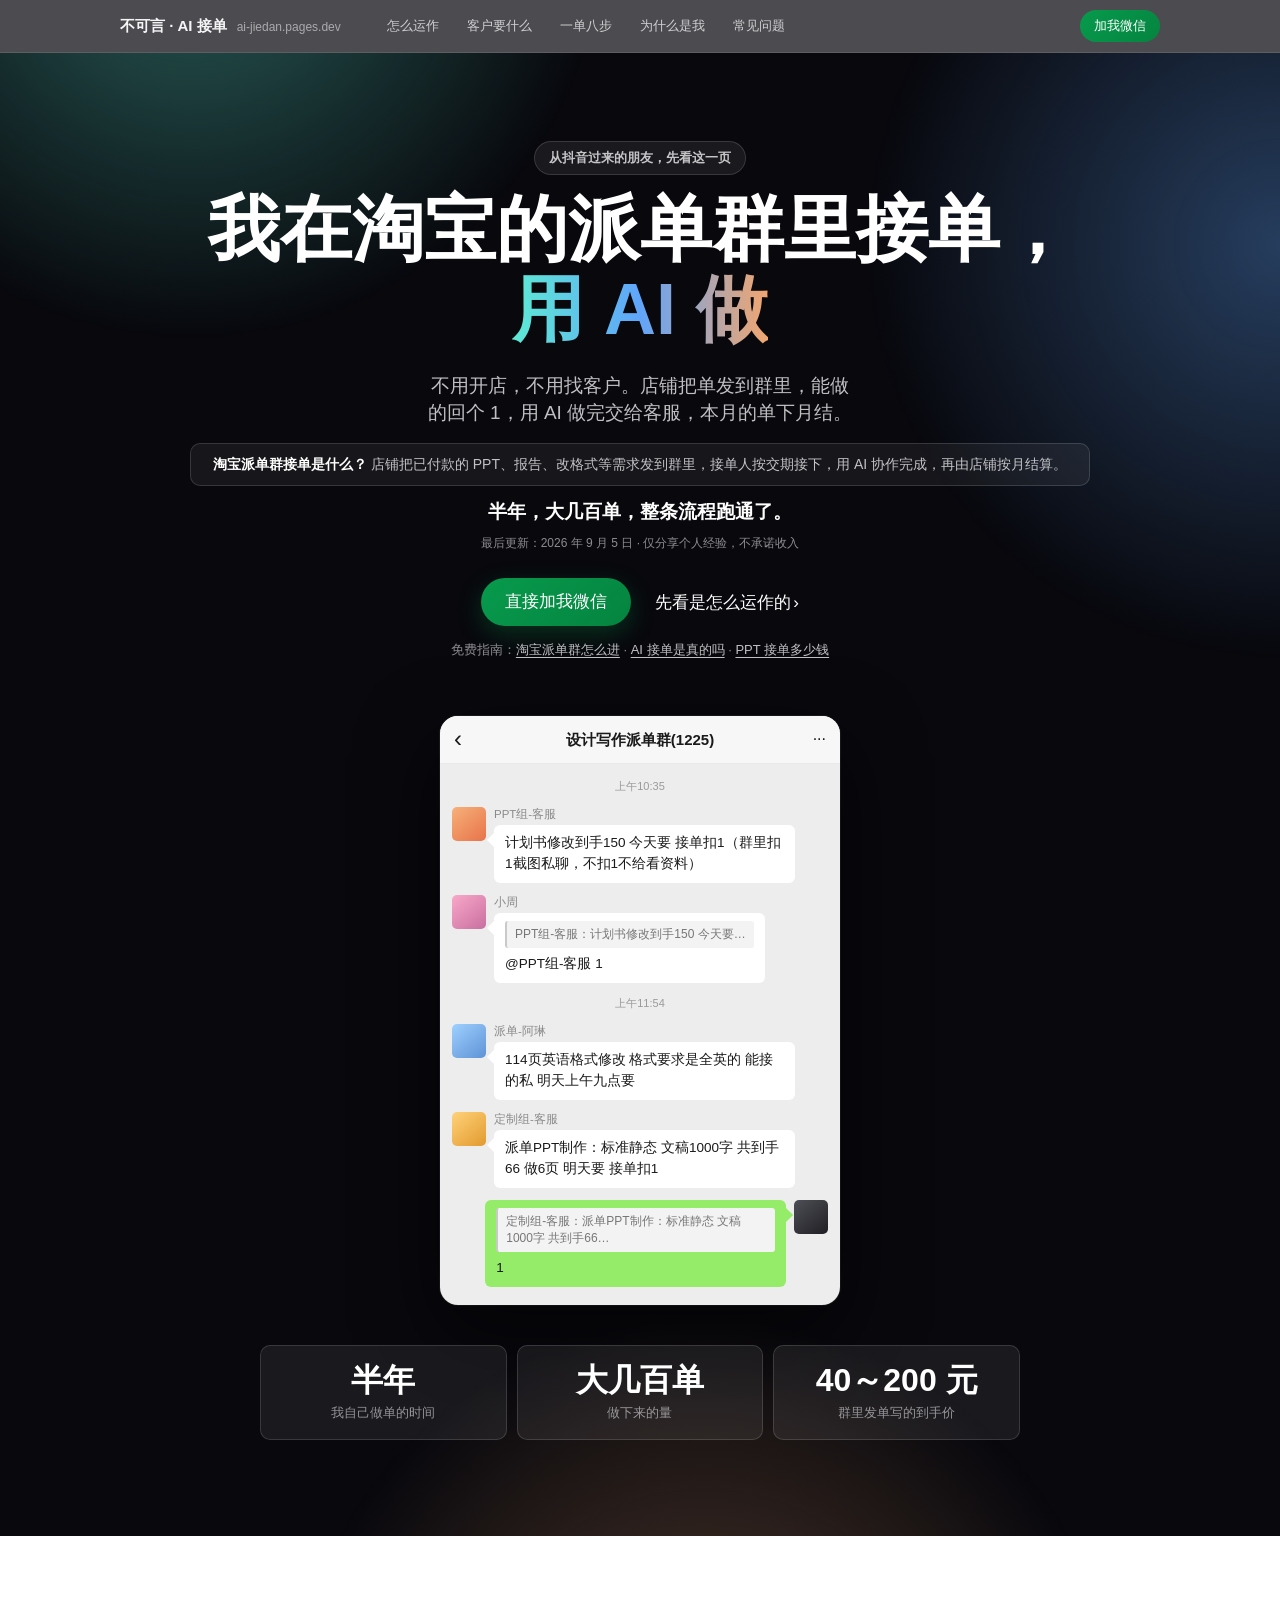
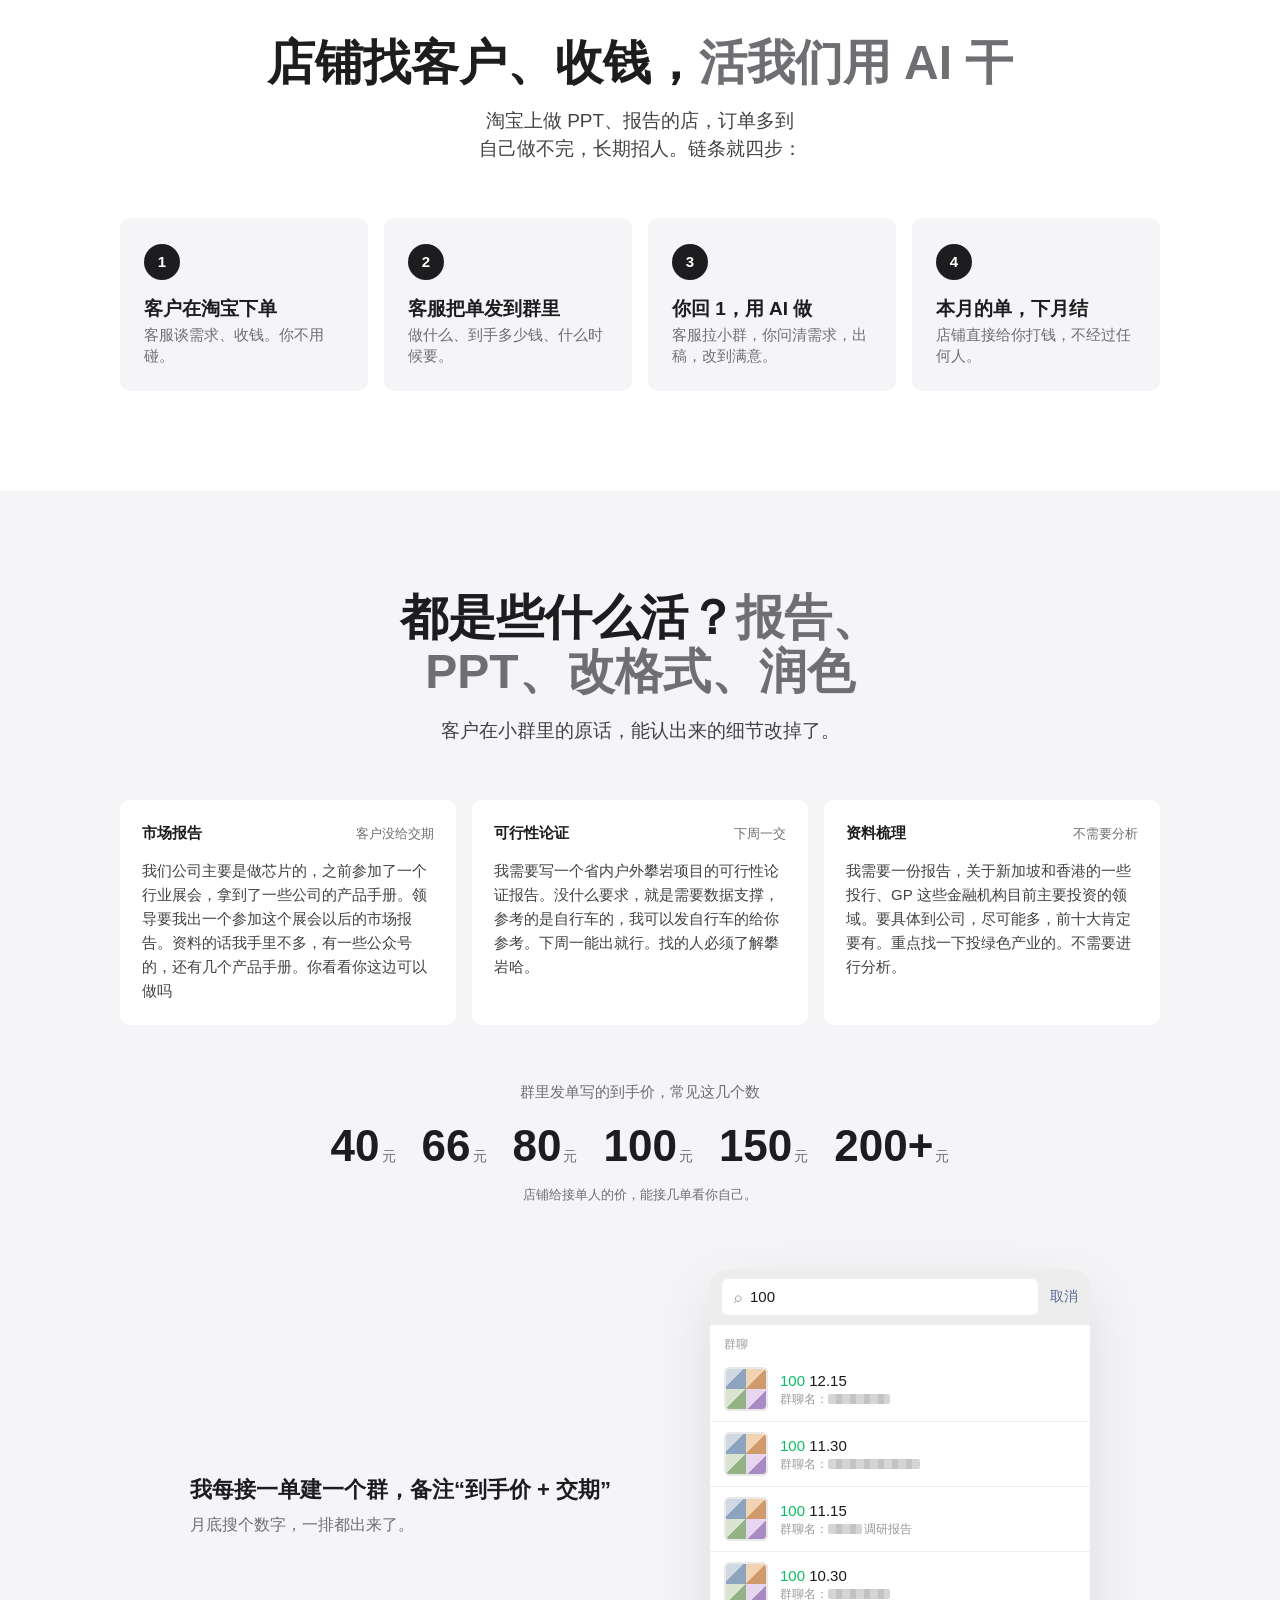
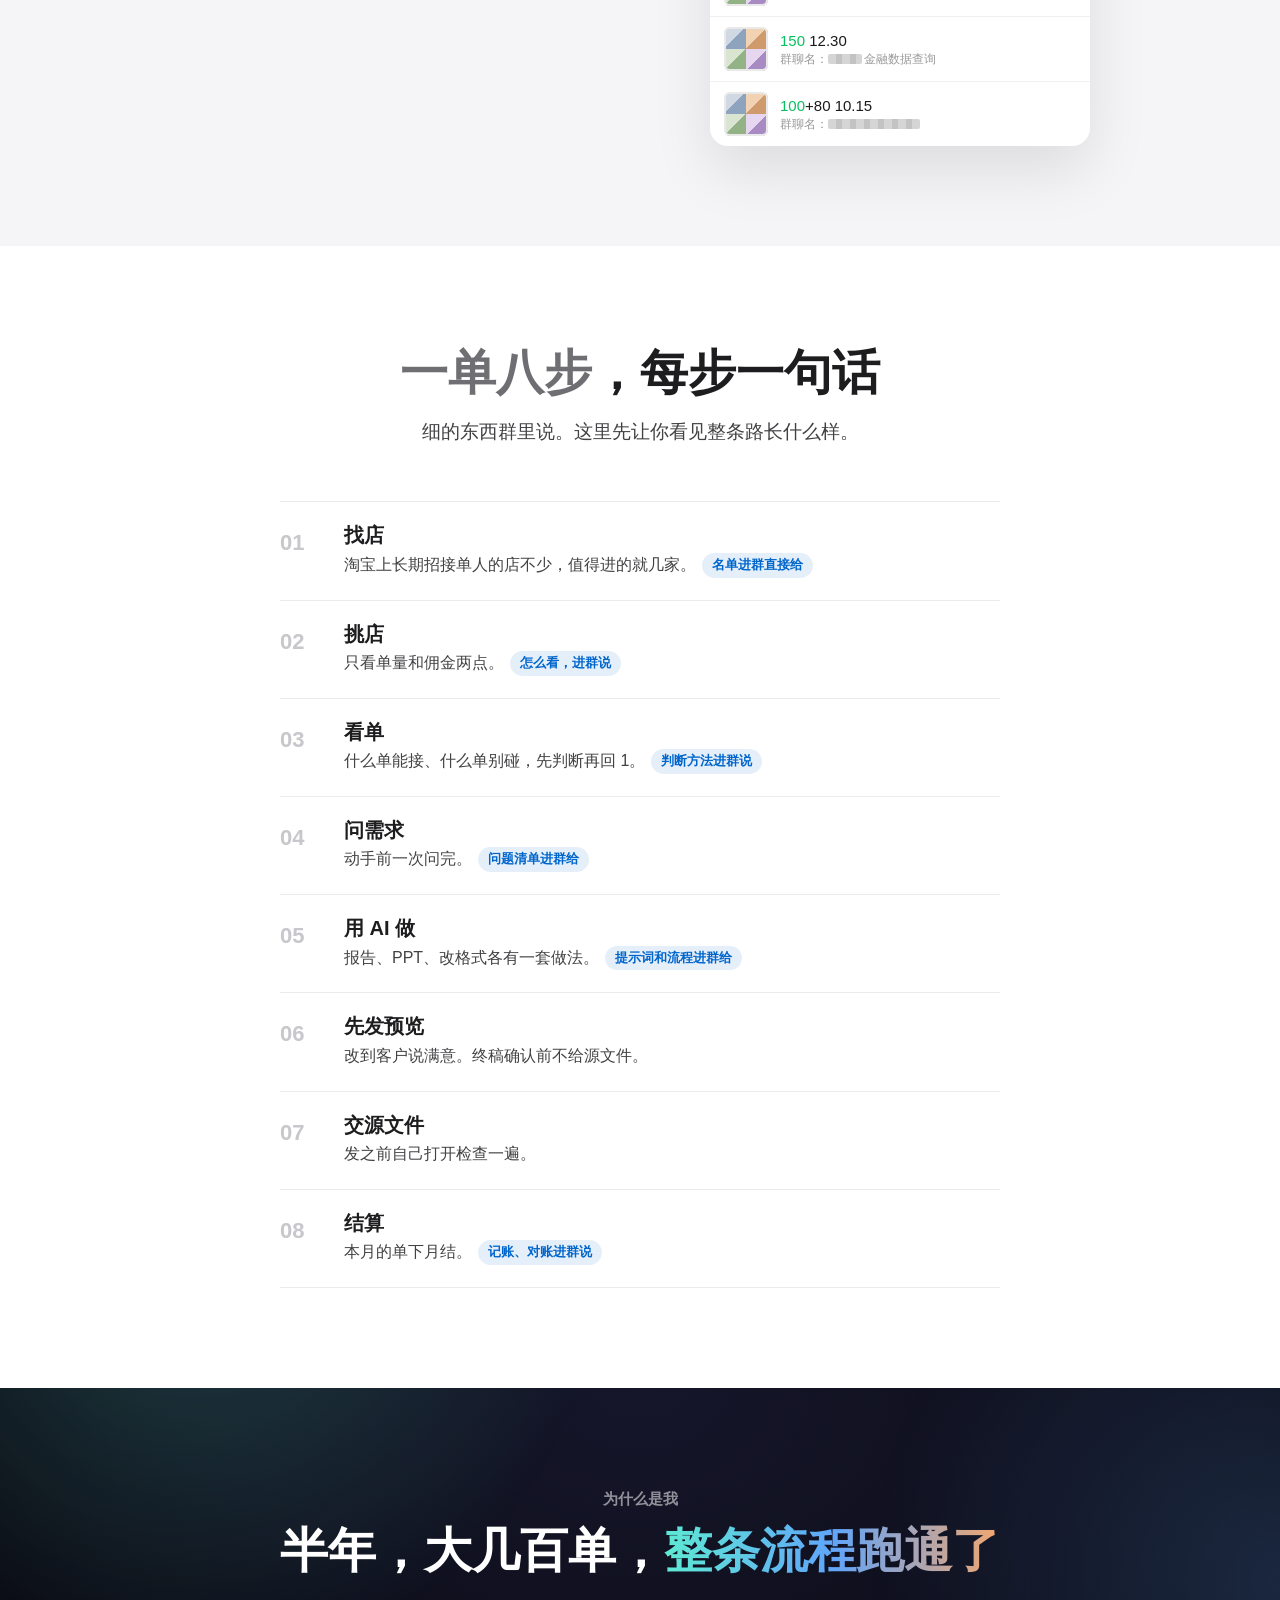
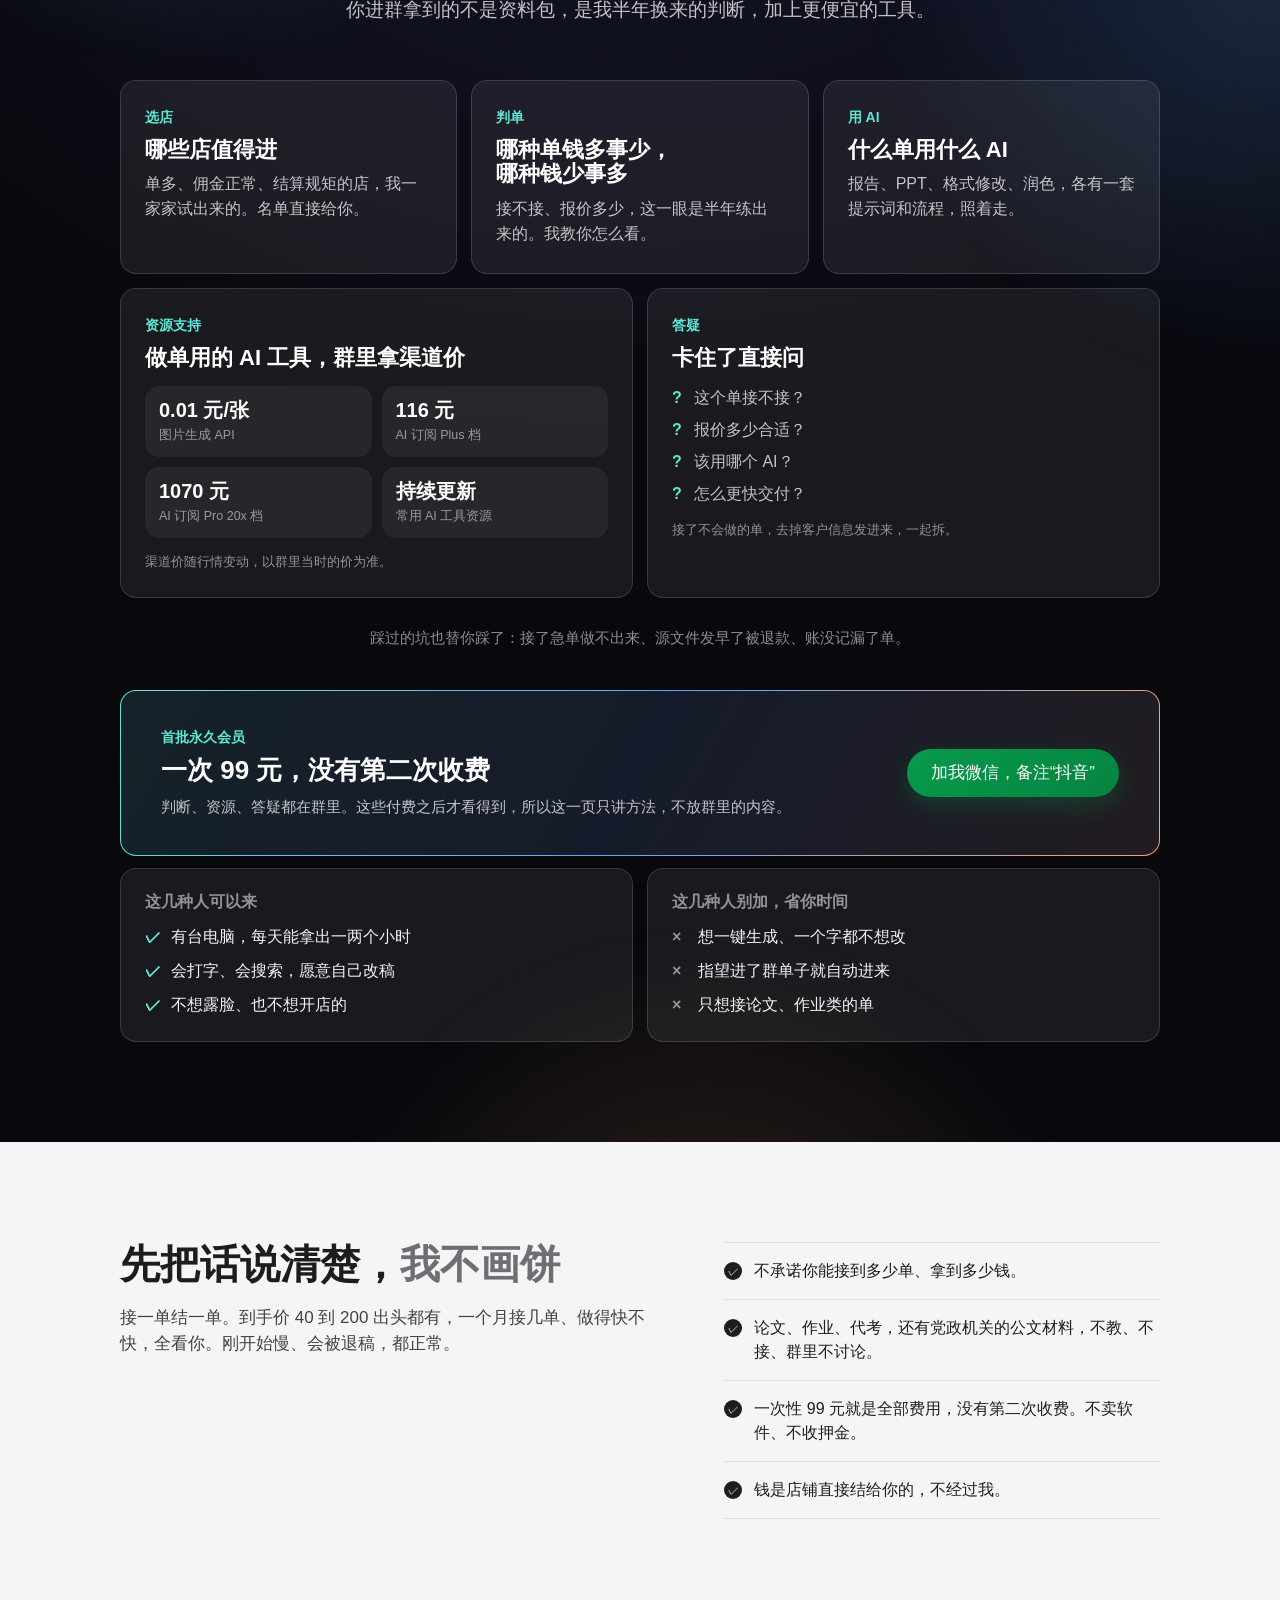
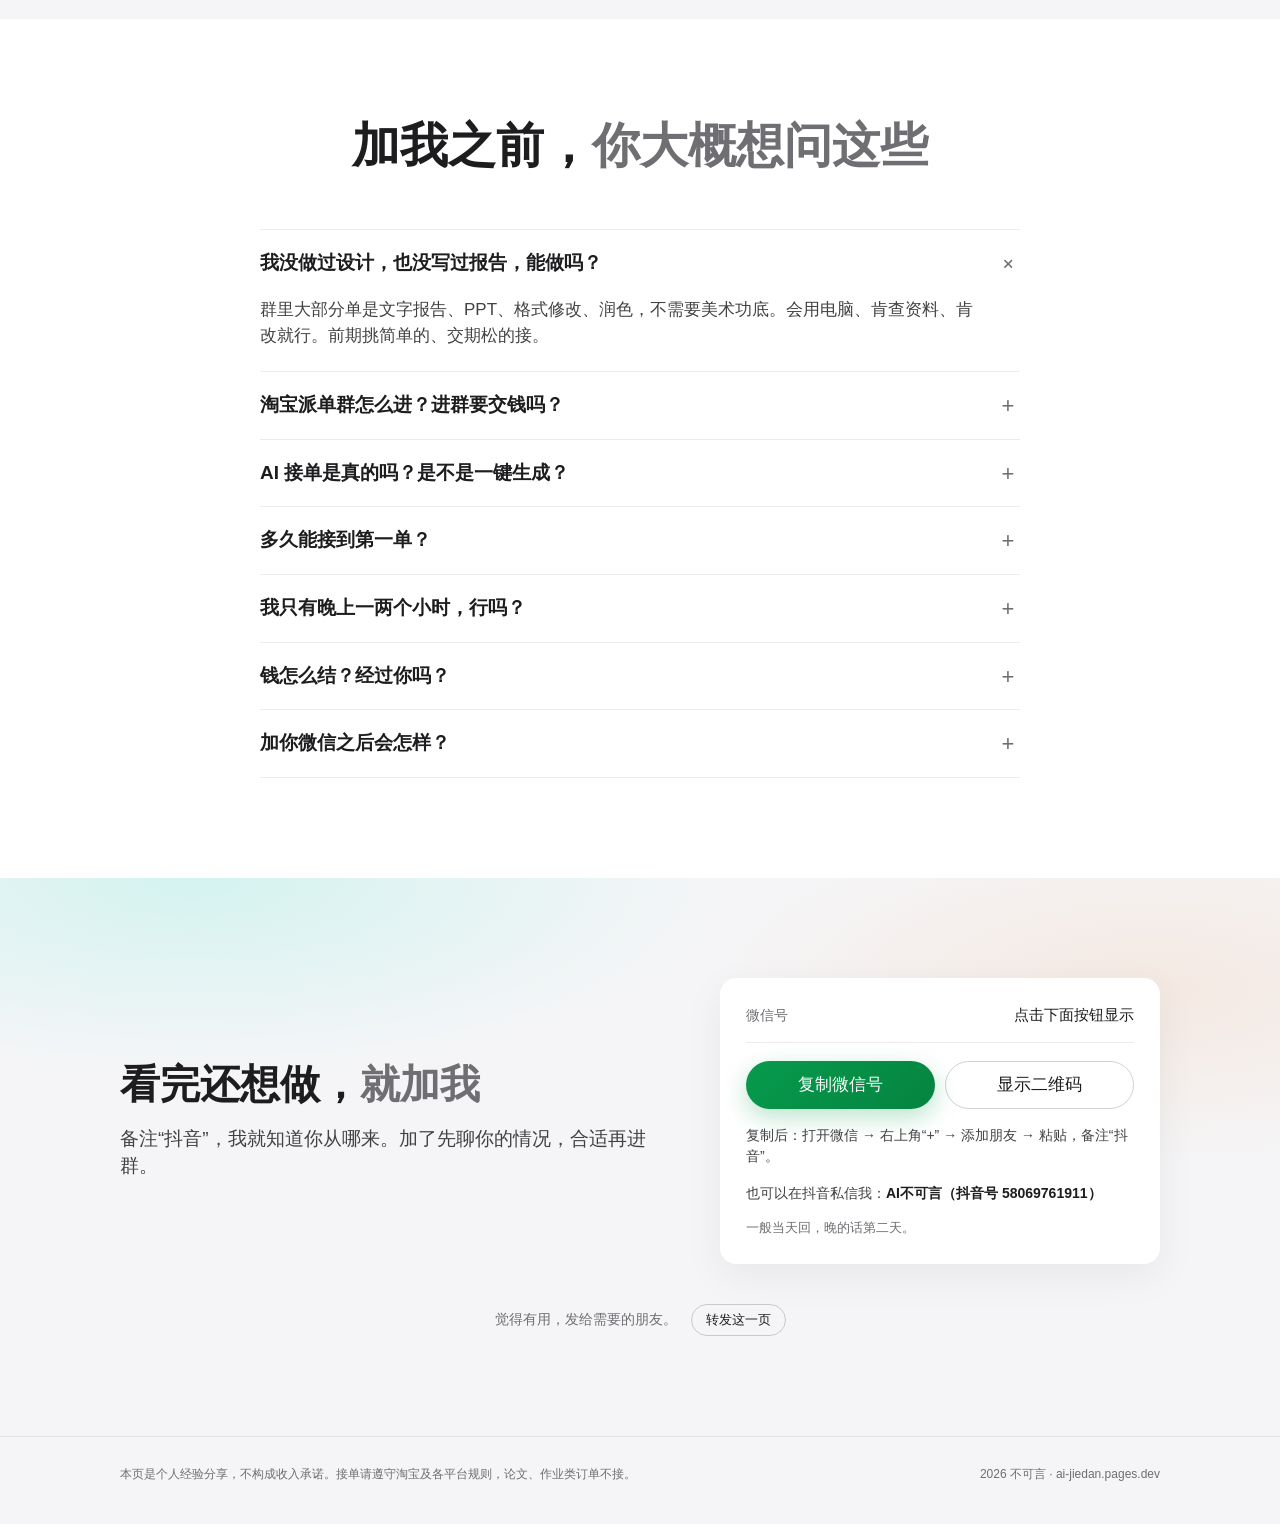
==== commit 39a77bdd: "新增搜索长尾指南页" ====
--- a/index.html
+++ b/index.html
@@ -175,6 +175,7 @@
             <a class="btn btn--wx" href="#contact">直接加我微信</a>
             <a class="link" href="#how">先看是怎么运作的 <span aria-hidden="true">›</span></a>
           </div>
+          <p class="hero-guides">免费指南：<a href="taobao-paidan-qun.html">淘宝派单群怎么进</a> · <a href="ai-jiedan.html">AI 接单是真的吗</a> · <a href="ppt-jiedan.html">PPT 接单多少钱</a></p>
 
           <div class="wx" role="img" aria-label="派单群消息示意：客服在群里发单，写明做什么、到手多少钱、什么时候要，能做的人回 1">
             <div class="wx-bar">
--- a/styles.css
+++ b/styles.css
@@ -528,6 +528,18 @@
   font-size: 12px;
 }
 
+.hero-guides {
+  margin-top: 14px;
+  color: var(--on-dark-muted);
+  font-size: 13px;
+}
+
+.hero-guides a {
+  color: var(--on-dark-2);
+  text-decoration: underline;
+  text-underline-offset: 3px;
+}
+
 .hero-actions {
   display: flex;
   flex-wrap: wrap;
@@ -1481,6 +1493,158 @@
   opacity: 1;
 }
 
+/* 搜索入口文章页 */
+
+.guide-page {
+  min-height: 100vh;
+  background: var(--bg-alt);
+}
+
+.guide-shell {
+  width: min(calc(100% - 40px), 760px);
+  margin-inline: auto;
+  padding: 64px 0 96px;
+}
+
+.guide-breadcrumb {
+  display: flex;
+  flex-wrap: wrap;
+  gap: 8px;
+  color: var(--muted);
+  font-size: 13px;
+}
+
+.guide-breadcrumb a {
+  color: var(--blue);
+}
+
+.guide-kicker {
+  margin-top: 28px;
+  color: var(--wx-deep);
+  font-size: 14px;
+  font-weight: 700;
+}
+
+.guide-shell h1 {
+  margin-top: 10px;
+  font-size: clamp(34px, 8vw, 56px);
+  line-height: 1.16;
+}
+
+.guide-lead {
+  margin-top: 20px;
+  padding: 18px 20px;
+  border-left: 4px solid var(--wx);
+  border-radius: var(--radius-sm);
+  background: #fff;
+  color: var(--ink-2);
+  font-size: 19px;
+  line-height: 1.65;
+  box-shadow: 0 8px 28px rgba(0, 0, 0, 0.05);
+}
+
+.guide-meta {
+  margin-top: 14px;
+  color: var(--muted);
+  font-size: 13px;
+}
+
+.guide-block {
+  margin-top: 44px;
+}
+
+.guide-block h2 {
+  font-size: 30px;
+}
+
+.guide-block h3 {
+  margin-top: 24px;
+  font-size: 20px;
+}
+
+.guide-block p,
+.guide-block li {
+  color: var(--ink-2);
+  font-size: 17px;
+  line-height: 1.7;
+}
+
+.guide-block p {
+  margin-top: 12px;
+}
+
+.guide-list {
+  display: grid;
+  gap: 12px;
+  margin-top: 16px;
+  padding-left: 24px;
+  list-style: decimal;
+}
+
+.guide-list--plain {
+  list-style: disc;
+}
+
+.guide-faq {
+  margin-top: 18px;
+  border-top: 1px solid var(--line);
+}
+
+.guide-faq details {
+  padding: 16px 0;
+  border-bottom: 1px solid var(--line);
+}
+
+.guide-faq summary {
+  cursor: pointer;
+  font-size: 18px;
+  font-weight: 650;
+}
+
+.guide-faq p {
+  margin-top: 8px;
+}
+
+.guide-cta {
+  display: grid;
+  gap: 12px;
+  margin-top: 48px;
+  padding: 24px;
+  border-radius: var(--radius-sm);
+  background: var(--dark);
+  color: #fff;
+}
+
+.guide-cta p {
+  color: var(--on-dark-2);
+}
+
+.guide-cta .btn {
+  justify-self: start;
+}
+
+.guide-links {
+  display: flex;
+  flex-wrap: wrap;
+  gap: 10px 18px;
+  margin-top: 28px;
+  font-size: 15px;
+}
+
+.guide-links a {
+  color: var(--blue);
+}
+
+@media (max-width: 480px) {
+  .guide-shell {
+    padding-top: 42px;
+  }
+
+  .guide-lead {
+    font-size: 17px;
+  }
+}
+
 /* 断点 */
 
 @media (min-width: 720px) {
